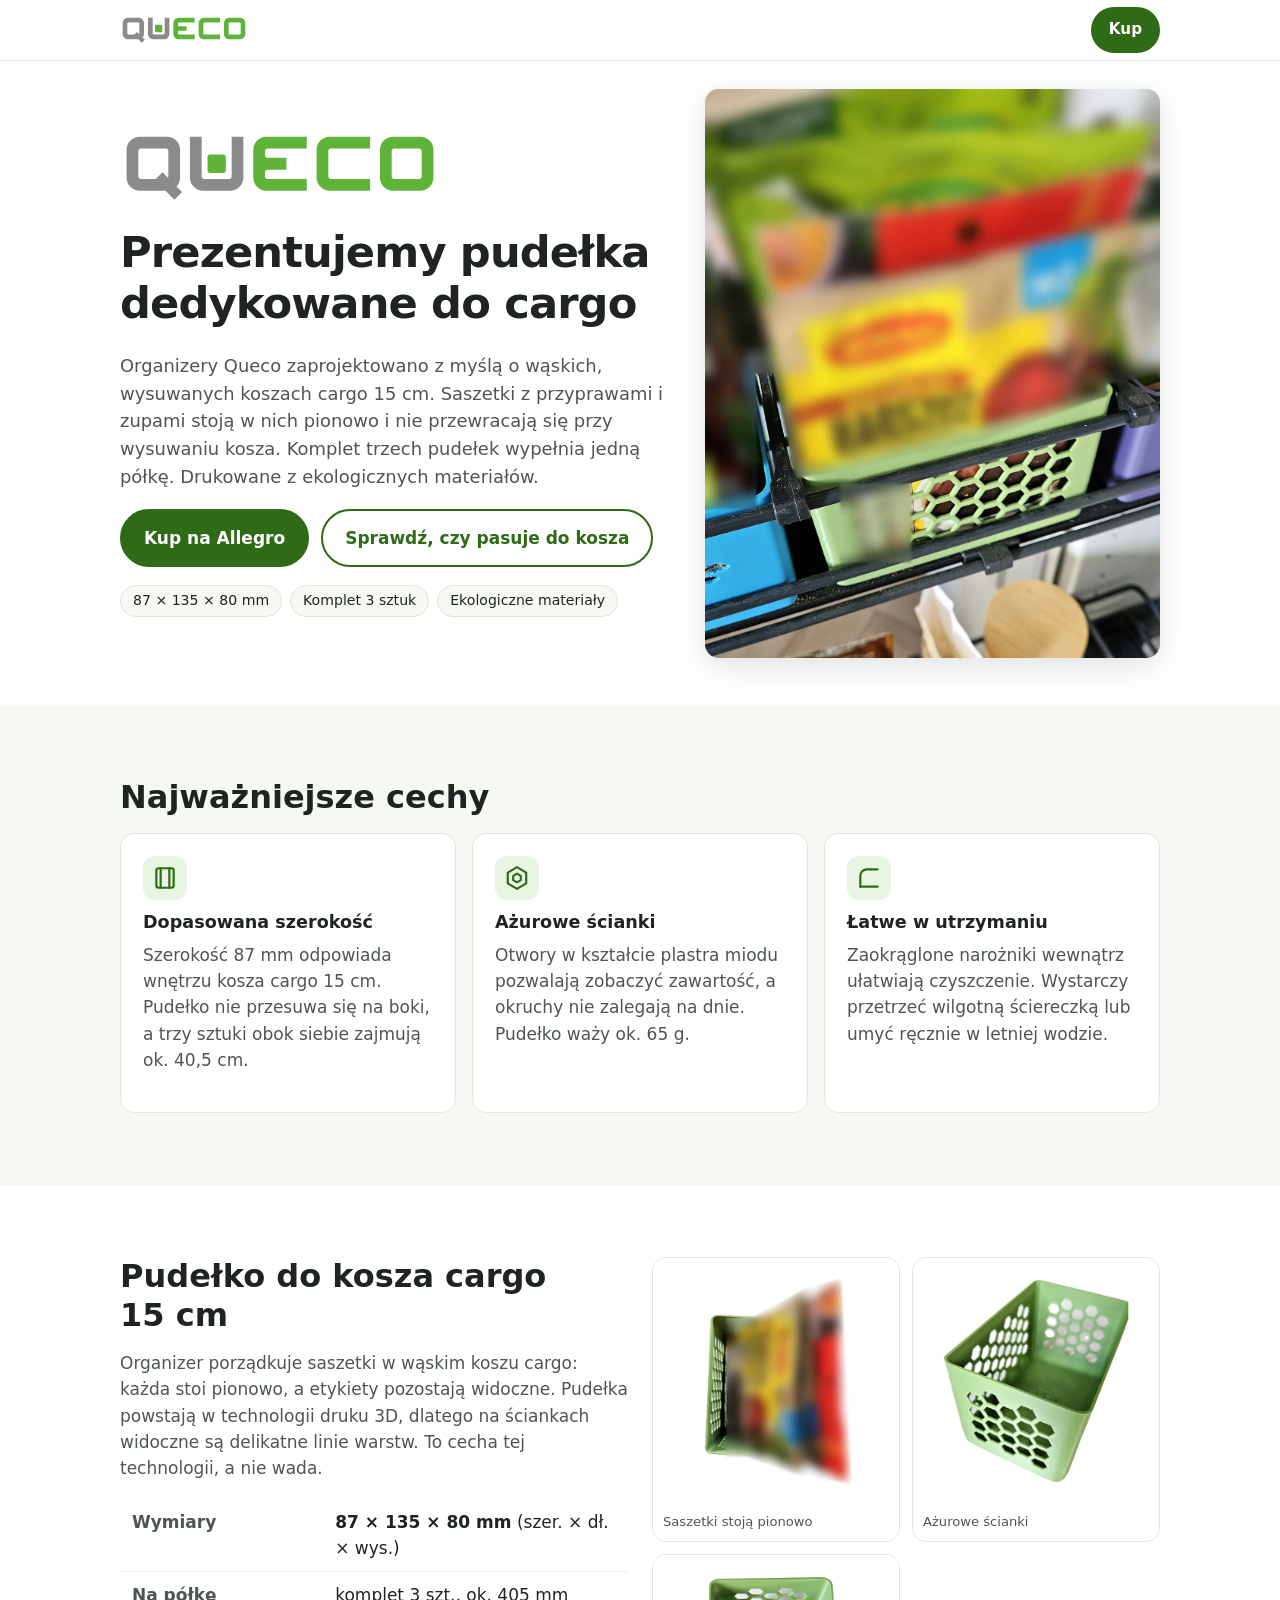
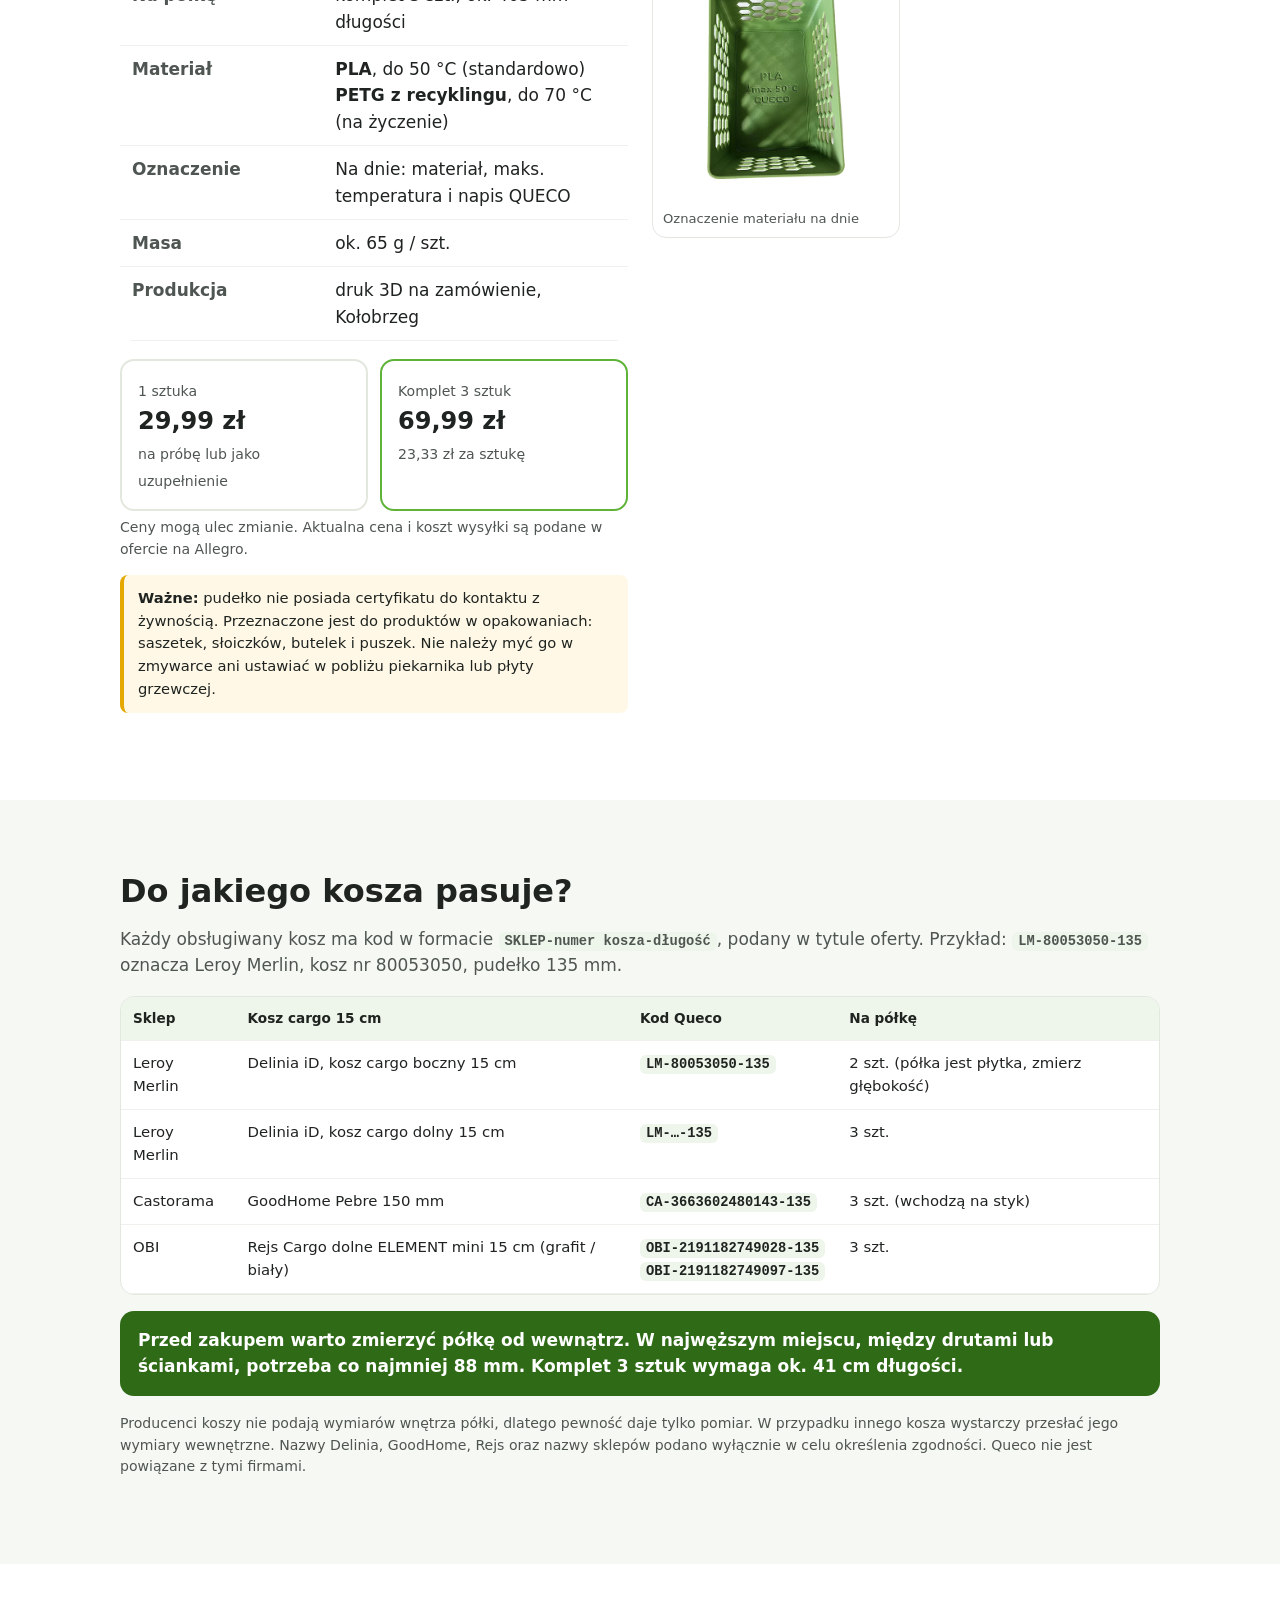
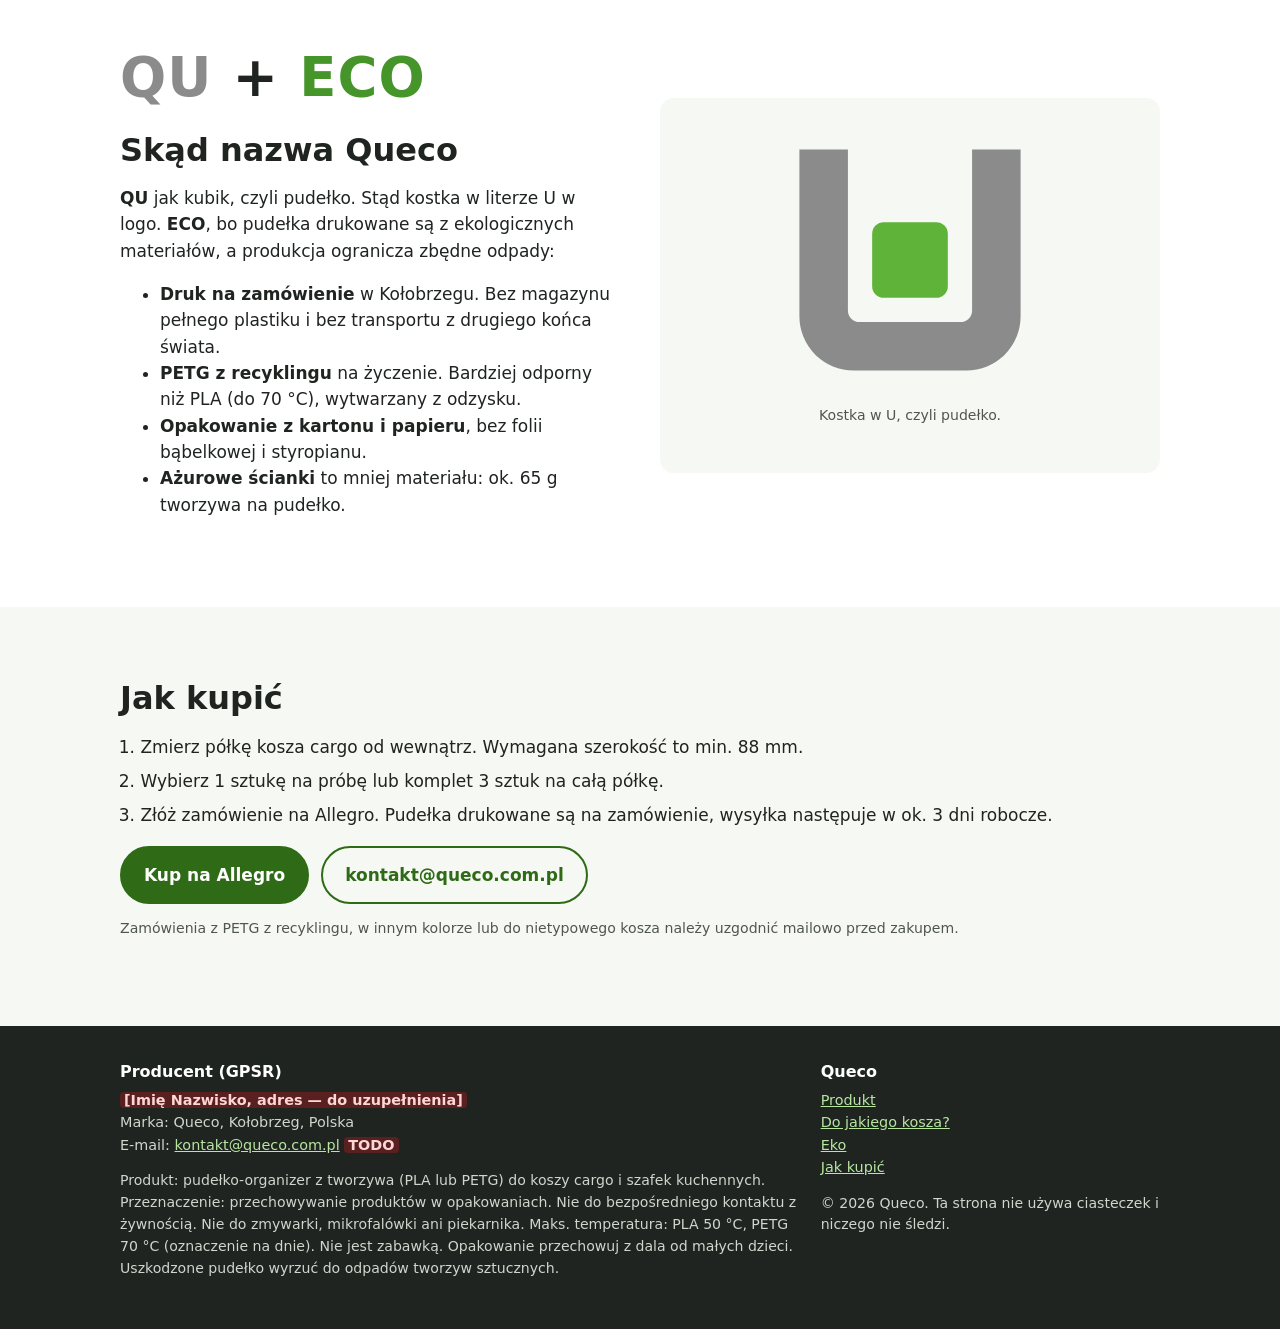
==== index.html @ 8d1cabd2 "Add files via upload" ====
<!doctype html>
<html lang="pl">
<head>
<meta charset="utf-8">
<meta name="viewport" content="width=device-width,initial-scale=1">
<title>Queco – pudełka dedykowane do koszy cargo 15 cm</title>
<meta name="description" content="Pudełka do wąskiego kosza cargo 15 cm z Leroy Merlin, Castoramy i OBI. 87×135×80 mm, saszetki stoją pionowo i nie przewracają się przy wysuwaniu. Drukowane z ekologicznych materiałów.">
<meta name="theme-color" content="#5fb339">
<link rel="icon" href="assets/favicon.svg" type="image/svg+xml">
<meta property="og:title" content="Queco – pudełka do kosza cargo 15 cm">
<meta property="og:description" content="Pudełka 87×135×80 mm dedykowane do koszy cargo 15 cm. Saszetki stoją pionowo. Drukowane z ekologicznych materiałów.">
<meta property="og:image" content="https://premiumzadaszenia.github.io/queco/img/koszyk-cargo.jpg">
<style>
:root{--g:#5fb339;--gd:#2f6b17;--gr:#8b8b8b;--ink:#1f2421;--mut:#4f5651;--bg:#f6f8f4;--card:#fff;--r:14px}
*{box-sizing:border-box}
html{-webkit-text-size-adjust:100%;scroll-behavior:smooth}
body{margin:0;font:17px/1.55 system-ui,-apple-system,"Segoe UI",Roboto,Arial,sans-serif;color:var(--ink);background:var(--bg)}
img{max-width:100%;height:auto;display:block}
a{color:var(--gd)}
.w{max-width:1080px;margin:0 auto;padding:0 20px}
section{padding:48px 0}
h1,h2,h3{line-height:1.2;margin:0 0 .5em}
h1{font-size:clamp(1.7rem,6vw,2.7rem);font-weight:800;letter-spacing:-.02em}
h2{font-size:clamp(1.4rem,4.5vw,2rem);font-weight:800}
h3{font-size:1.1rem}
p{margin:0 0 1em}
.mut{color:var(--mut)}
.small{font-size:.88rem}
header{background:#fff;border-bottom:1px solid #e3e8df}
.nav{display:flex;align-items:center;justify-content:space-between;height:60px}
.nav img{width:128px;height:30px}
.nav a.btn{padding:9px 16px;font-size:.95rem}
.hero{background:#fff;padding:28px 0 48px}
.hero .grid{display:grid;gap:28px;align-items:center}
.hero .logo{width:min(320px,80%);height:auto;margin-bottom:22px}
.lead{font-size:1.12rem;color:var(--mut)}
.btn{display:inline-block;background:var(--gd);color:#fff;text-decoration:none;font-weight:700;padding:14px 22px;border-radius:999px;border:2px solid var(--gd)}
.btn:hover,.btn:focus-visible{background:#245412}
.btn.alt{background:transparent;color:var(--gd)}
.btns{display:flex;flex-wrap:wrap;gap:12px;margin-top:8px}
.tags{display:flex;flex-wrap:wrap;gap:8px;margin:18px 0 0;padding:0;list-style:none}
.tags li{background:var(--bg);border:1px solid #dfe6da;border-radius:999px;padding:4px 12px;font-size:.88rem}
.photo{border-radius:var(--r);overflow:hidden;background:#ddd;box-shadow:0 8px 30px rgba(0,0,0,.12)}
.photo img{width:100%;aspect-ratio:4/5;object-fit:cover}
.cards{display:grid;gap:16px}
.card{background:var(--card);border-radius:var(--r);padding:22px;border:1px solid #e3e8df}
.ico{width:44px;height:44px;border-radius:12px;background:#e9f5e3;display:grid;place-items:center;margin-bottom:12px}
.ico svg{width:26px;height:26px;stroke:var(--gd);fill:none;stroke-width:2;stroke-linecap:round;stroke-linejoin:round}
.prod{display:grid;gap:24px}
.gal{display:grid;grid-template-columns:1fr 1fr;gap:12px}
.gal figure{margin:0;background:#fff;border-radius:var(--r);overflow:hidden;border:1px solid #e3e8df}
.gal img{width:100%;aspect-ratio:1/1;object-fit:cover}.gal img.ct{object-fit:contain;background:#fff;padding:6px}
.gal figcaption{font-size:.82rem;color:var(--mut);padding:8px 10px}
.spec{width:100%;border-collapse:collapse;background:#fff;border-radius:var(--r);overflow:hidden}
.spec th,.spec td{text-align:left;padding:10px 12px;border-bottom:1px solid #eef1ec;vertical-align:top}
.spec th{width:40%;font-weight:600;color:var(--mut)}
.price{display:grid;grid-template-columns:1fr 1fr;gap:12px;margin:18px 0 6px}
.price div{background:#fff;border:2px solid #e3e8df;border-radius:var(--r);padding:16px}
.price div.best{border-color:var(--g)}
.price b{display:block;font-size:1.5rem}
.note{background:#fff8e6;border-left:4px solid #e5a800;padding:12px 14px;border-radius:8px;font-size:.92rem}
.tw{overflow-x:auto;-webkit-overflow-scrolling:touch;border-radius:var(--r);border:1px solid #e3e8df;background:#fff}
.fit{width:100%;min-width:620px;border-collapse:collapse;font-size:.93rem}
.fit th,.fit td{padding:11px 12px;text-align:left;border-bottom:1px solid #eef1ec;vertical-align:top}
.fit thead th{background:#eef5ea;font-size:.85rem}
@media(max-width:640px){.tw{border:0;background:none;overflow:visible}.fit{min-width:0}.fit thead{display:none}.fit tr{display:block;background:#fff;border:1px solid #e3e8df;border-radius:var(--r);margin-bottom:10px;padding:6px 0}.fit td{display:grid;grid-template-columns:96px 1fr;gap:8px;border:0;padding:6px 14px}.fit td::before{content:attr(data-l);font-weight:600;color:var(--mut);font-size:.82rem}}
code{font:600 .86rem/1.3 ui-monospace,SFMono-Regular,Menlo,Consolas,monospace;background:#eef5ea;padding:2px 6px;border-radius:6px;white-space:nowrap}
.measure{margin-top:16px;background:var(--gd);color:#fff;border-radius:var(--r);padding:16px 18px;font-weight:700}
.eco{background:#fff}
.mark{text-align:center;background:var(--bg);border-radius:var(--r);padding:32px 20px}.mark svg{margin:0 auto 8px;width:min(260px,60vw);height:auto}
.word{font-weight:900;font-size:clamp(2rem,9vw,3.4rem);letter-spacing:.02em;margin:0 0 10px}
.word .q{color:var(--gr)}.word .e{color:#45952a}
ol.steps{padding-left:1.2em;margin:0 0 1em}
ol.steps li{margin-bottom:8px}
footer{background:#1f2421;color:#cfd6cc;padding:36px 0;font-size:.9rem}
footer a{color:#b7e6a0}
footer h3{color:#fff;font-size:1rem}
.fgrid{display:grid;gap:22px}
.todo{background:#ffe9e9;color:#8a1010;font-weight:700;padding:0 4px;border-radius:4px}
footer .todo{background:#5a2020;color:#ffd6d6}
@media(min-width:760px){
 section{padding:72px 0}
 .hero .grid{grid-template-columns:1.1fr .9fr}
 .cards{grid-template-columns:repeat(3,1fr)}
 .prod{grid-template-columns:1fr 1fr;align-items:start}
 .fgrid{grid-template-columns:2fr 1fr}
 .two{display:grid;grid-template-columns:1fr 1fr;gap:40px;align-items:center}
}
@media(prefers-reduced-motion:reduce){html{scroll-behavior:auto}}
</style>
</head>
<body>
<header>
 <div class="w nav">
  <a href="#" aria-label="Queco – strona główna"><img src="assets/logo.svg" alt="Queco" width="128" height="30"></a>
  <a class="btn" href="#kup">Kup</a>
 </div>
</header>

<main>
<section class="hero">
 <div class="w grid">
  <div>
   <img class="logo" src="assets/logo.svg" alt="QUECO" width="682" height="158">
   <h1>Prezentujemy pudełka dedykowane do cargo</h1>
   <p class="lead">Organizery Queco zaprojektowano z myślą o wąskich, wysuwanych koszach cargo 15&nbsp;cm. Saszetki z przyprawami i zupami stoją w nich pionowo i nie przewracają się przy wysuwaniu kosza. Komplet trzech pudełek wypełnia jedną półkę. Drukowane z&nbsp;ekologicznych materiałów.</p>
   <div class="btns">
    <a class="btn" href="#allegro">Kup na Allegro</a>
    <a class="btn alt" href="#pasuje">Sprawdź, czy pasuje do kosza</a>
   </div>
   <ul class="tags">
    <li>87 × 135 × 80 mm</li>
    <li>Komplet 3 sztuk</li>
    <li>Ekologiczne materiały</li>
   </ul>
  </div>
  <div class="photo">
   <picture><source srcset="img/koszyk-cargo.webp" type="image/webp"><img src="img/koszyk-cargo.jpg" alt="Zielone pudełka Queco z saszetkami w wysuwanym koszu cargo w kuchni" width="1200" height="1500" fetchpriority="high"></picture>
  </div>
 </div>
</section>

<section id="zalety">
 <div class="w">
  <h2>Najważniejsze cechy</h2>
  <div class="cards">
   <div class="card">
    <div class="ico"><svg viewBox="0 0 24 24" aria-hidden="true"><rect x="4" y="3" width="16" height="18" rx="2"/><path d="M8 3v18M16 3v18"/></svg></div>
    <h3>Dopasowana szerokość</h3>
    <p class="mut">Szerokość 87&nbsp;mm odpowiada wnętrzu kosza cargo 15&nbsp;cm. Pudełko nie przesuwa się na boki, a trzy sztuki obok siebie zajmują ok. 40,5&nbsp;cm.</p>
   </div>
   <div class="card">
    <div class="ico"><svg viewBox="0 0 24 24" aria-hidden="true"><path d="M12 2l8.5 5v10L12 22l-8.5-5V7z"/><path d="M12 8l3.5 2v4L12 16l-3.5-2v-4z"/></svg></div>
    <h3>Ażurowe ścianki</h3>
    <p class="mut">Otwory w kształcie plastra miodu pozwalają zobaczyć zawartość, a okruchy nie zalegają na dnie. Pudełko waży ok. 65&nbsp;g.</p>
   </div>
   <div class="card">
    <div class="ico"><svg viewBox="0 0 24 24" aria-hidden="true"><path d="M4 20V10a6 6 0 0 1 6-6h10"/><path d="M4 20h16"/></svg></div>
    <h3>Łatwe w utrzymaniu</h3>
    <p class="mut">Zaokrąglone narożniki wewnątrz ułatwiają czyszczenie. Wystarczy przetrzeć wilgotną ściereczką lub umyć ręcznie w letniej wodzie.</p>
   </div>
  </div>
 </div>
</section>

<section id="produkt" style="background:#fff">
 <div class="w prod">
  <div>
   <h2>Pudełko do kosza cargo 15&nbsp;cm</h2>
   <p class="mut">Organizer porządkuje saszetki w wąskim koszu cargo: każda stoi pionowo, a etykiety pozostają widoczne. Pudełka powstają w technologii druku 3D, dlatego na ściankach widoczne są delikatne linie warstw. To cecha tej technologii, a nie wada.</p>
   <table class="spec">
    <tr><th>Wymiary</th><td><b>87 × 135 × 80 mm</b> (szer. × dł. × wys.)</td></tr>
    <tr><th>Na półkę</th><td>komplet 3 szt., ok. 405&nbsp;mm długości</td></tr>
    <tr><th>Materiał</th><td><b>PLA</b>, do 50&nbsp;°C (standardowo)<br><b>PETG z recyklingu</b>, do 70&nbsp;°C (na życzenie)</td></tr>
    <tr><th>Oznaczenie</th><td>Na dnie: materiał, maks. temperatura i napis QUECO</td></tr>
    <tr><th>Masa</th><td>ok. 65&nbsp;g / szt.</td></tr>
    <tr><th>Produkcja</th><td>druk 3D na zamówienie, Kołobrzeg</td></tr>
   </table>
   <div class="price">
    <div><span class="mut small">1 sztuka</span><b>29,99&nbsp;zł</b><span class="small mut">na próbę lub jako uzupełnienie</span></div>
    <div class="best"><span class="mut small">Komplet 3 sztuk</span><b>69,99&nbsp;zł</b><span class="small mut">23,33&nbsp;zł za sztukę</span></div>
   </div>
   <p class="small mut">Ceny mogą ulec zmianie. Aktualna cena i koszt wysyłki są podane w ofercie na Allegro.</p>
   <p class="note"><b>Ważne:</b> pudełko nie posiada certyfikatu do kontaktu z żywnością. Przeznaczone jest do produktów w opakowaniach: saszetek, słoiczków, butelek i puszek. Nie należy myć go w zmywarce ani ustawiać w pobliżu piekarnika lub płyty grzewczej.</p>
  </div>
  <div class="gal">
   <figure><picture><source srcset="img/pudelko-z-saszetkami.webp" type="image/webp"><img src="img/pudelko-z-saszetkami.jpg" alt="Zielone pudełko Queco z saszetkami ustawionymi pionowo" width="1200" height="1200" loading="lazy" decoding="async"></picture><figcaption>Saszetki stoją pionowo</figcaption></figure>
   <figure><picture><source srcset="img/pudelko-skos.webp" type="image/webp"><img src="img/pudelko-skos.jpg" alt="Zielone pudełko Queco z ażurowymi ściankami w kształcie plastra miodu, widok z ukosa" width="1200" height="1200" loading="lazy" decoding="async"></picture><figcaption>Ażurowe ścianki</figcaption></figure>
   <figure><picture><source srcset="img/pudelko-gora-dno.webp" type="image/webp"><img src="img/pudelko-gora-dno.jpg" alt="Widok z góry do wnętrza pudełka Queco z oznaczeniem na dnie: PLA, max 50 °C, QUECO" width="1200" height="1200" loading="lazy" decoding="async"></picture><figcaption>Oznaczenie materiału na dnie</figcaption></figure>
  </div>
 </div>
</section>

<section id="pasuje">
 <div class="w">
  <h2>Do jakiego kosza pasuje?</h2>
  <p class="mut">Każdy obsługiwany kosz ma kod w formacie <code>SKLEP-numer kosza-długość</code>, podany w tytule oferty. Przykład: <code>LM-80053050-135</code> oznacza Leroy Merlin, kosz nr 80053050, pudełko 135&nbsp;mm.</p>
  <div class="tw">
   <table class="fit">
    <thead><tr><th>Sklep</th><th>Kosz cargo 15&nbsp;cm</th><th>Kod Queco</th><th>Na półkę</th></tr></thead>
    <tbody>
     <tr><td data-l="Sklep"><span>Leroy Merlin</span></td><td data-l="Kosz"><span>Delinia iD, kosz cargo boczny 15&nbsp;cm</span></td><td data-l="Kod Queco"><span><code>LM-80053050-135</code></span></td><td data-l="Na półkę"><span>2 szt. (półka jest płytka, zmierz głębokość)</span></td></tr>
     <tr><td data-l="Sklep"><span>Leroy Merlin</span></td><td data-l="Kosz"><span>Delinia iD, kosz cargo dolny 15&nbsp;cm</span></td><td data-l="Kod Queco"><span><code>LM-…-135</code></span></td><td data-l="Na półkę"><span>3 szt.</span></td></tr>
     <tr><td data-l="Sklep"><span>Castorama</span></td><td data-l="Kosz"><span>GoodHome Pebre 150&nbsp;mm</span></td><td data-l="Kod Queco"><span><code>CA-3663602480143-135</code></span></td><td data-l="Na półkę"><span>3 szt. (wchodzą na styk)</span></td></tr>
     <tr><td data-l="Sklep"><span>OBI</span></td><td data-l="Kosz"><span>Rejs Cargo dolne ELEMENT mini 15&nbsp;cm (grafit / biały)</span></td><td data-l="Kod Queco"><span><code>OBI-2191182749028-135</code><br><code>OBI-2191182749097-135</code></span></td><td data-l="Na półkę"><span>3 szt.</span></td></tr>
    </tbody>
   </table>
  </div>
  <p class="measure">Przed zakupem warto zmierzyć półkę od wewnątrz. W najwęższym miejscu, między drutami lub ściankami, potrzeba co najmniej 88&nbsp;mm. Komplet 3 sztuk wymaga ok. 41&nbsp;cm długości.</p>
  <p class="small mut">Producenci koszy nie podają wymiarów wnętrza półki, dlatego pewność daje tylko pomiar. W przypadku innego kosza wystarczy przesłać jego wymiary wewnętrzne. Nazwy Delinia, GoodHome, Rejs oraz nazwy sklepów podano wyłącznie w celu określenia zgodności. Queco nie jest powiązane z tymi firmami.</p>
 </div>
</section>

<section id="eco" class="eco">
 <div class="w two">
  <div>
   <p class="word" aria-label="QU plus ECO"><span class="q">QU</span> + <span class="e">ECO</span></p>
   <h2>Skąd nazwa Queco</h2>
   <p><b>QU</b> jak kubik, czyli pudełko. Stąd kostka w literze U w logo. <b>ECO</b>, bo pudełka drukowane są z ekologicznych materiałów, a produkcja ogranicza zbędne odpady:</p>
   <ul>
    <li><b>Druk na zamówienie</b> w Kołobrzegu. Bez magazynu pełnego plastiku i bez transportu z drugiego końca świata.</li>
    <li><b>PETG z recyklingu</b> na życzenie. Bardziej odporny niż PLA (do 70&nbsp;°C), wytwarzany z odzysku.</li>
    <li><b>Opakowanie z kartonu i papieru</b>, bez folii bąbelkowej i styropianu.</li>
    <li><b>Ażurowe ścianki</b> to mniej materiału: ok. 65&nbsp;g tworzywa na pudełko.</li>
   </ul>
  </div>
  <div class="mark" aria-hidden="true"><svg viewBox="125 -10 134 134" width="260" height="260"><path fill="#8b8b8b" d="M135 0L160 0L160 83A6 6 0 0 0 166 89L218 89A6 6 0 0 0 224 83L224 0L249 0L249 86A28 28 0 0 1 221 114L163 114A28 28 0 0 1 135 86Z"/><path fill="#5fb339" d="M172.5 43.5A6 6 0 0 1 178.5 37.5L205.5 37.5A6 6 0 0 1 211.5 43.5L211.5 70.5A6 6 0 0 1 205.5 76.5L178.5 76.5A6 6 0 0 1 172.5 70.5Z"/></svg><p class="small mut">Kostka w&nbsp;U, czyli pudełko.</p></div>
 </div>
</section>

<section id="kup">
 <div class="w">
  <h2>Jak kupić</h2>
  <ol class="steps">
   <li>Zmierz półkę kosza cargo od wewnątrz. Wymagana szerokość to min. 88&nbsp;mm.</li>
   <li>Wybierz 1 sztukę na próbę lub komplet 3 sztuk na całą półkę.</li>
   <li>Złóż zamówienie na Allegro. Pudełka drukowane są na zamówienie, wysyłka następuje w ok. 3 dni robocze.</li>
  </ol>
  <div class="btns">
   <a class="btn" id="allegro" href="#allegro">Kup na Allegro</a>
   <a class="btn alt" href="mailto:kontakt@queco.com.pl">kontakt@queco.com.pl</a>
  </div>
  <p class="small mut" style="margin-top:14px">Zamówienia z PETG z recyklingu, w innym kolorze lub do nietypowego kosza należy uzgodnić mailowo przed zakupem.</p>
  <!-- TODO: podmienić href="#allegro" na link do oferty/sklepu Allegro; potwierdzić, że skrzynka kontakt@queco.com.pl działa -->
 </div>
</section>
</main>

<footer>
 <div class="w fgrid">
  <div>
   <h3>Producent (GPSR)</h3>
   <p><span class="todo">[Imię Nazwisko, adres — do uzupełnienia]</span><br>Marka: Queco, Kołobrzeg, Polska<br>E-mail: <a href="mailto:kontakt@queco.com.pl">kontakt@queco.com.pl</a> <span class="todo">TODO</span></p>
   <p class="small">Produkt: pudełko-organizer z tworzywa (PLA lub PETG) do koszy cargo i szafek kuchennych. Przeznaczenie: przechowywanie produktów w opakowaniach. Nie do bezpośredniego kontaktu z żywnością. Nie do zmywarki, mikrofalówki ani piekarnika. Maks. temperatura: PLA 50&nbsp;°C, PETG 70&nbsp;°C (oznaczenie na dnie). Nie jest zabawką. Opakowanie przechowuj z dala od małych dzieci. Uszkodzone pudełko wyrzuć do odpadów tworzyw sztucznych.</p>
  </div>
  <div>
   <h3>Queco</h3>
   <p><a href="#produkt">Produkt</a><br><a href="#pasuje">Do jakiego kosza?</a><br><a href="#eco">Eko</a><br><a href="#kup">Jak kupić</a></p>
   <p class="small">© 2026 Queco. Ta strona nie używa ciasteczek i niczego nie śledzi.</p>
  </div>
 </div>
</footer>
</body>
</html>
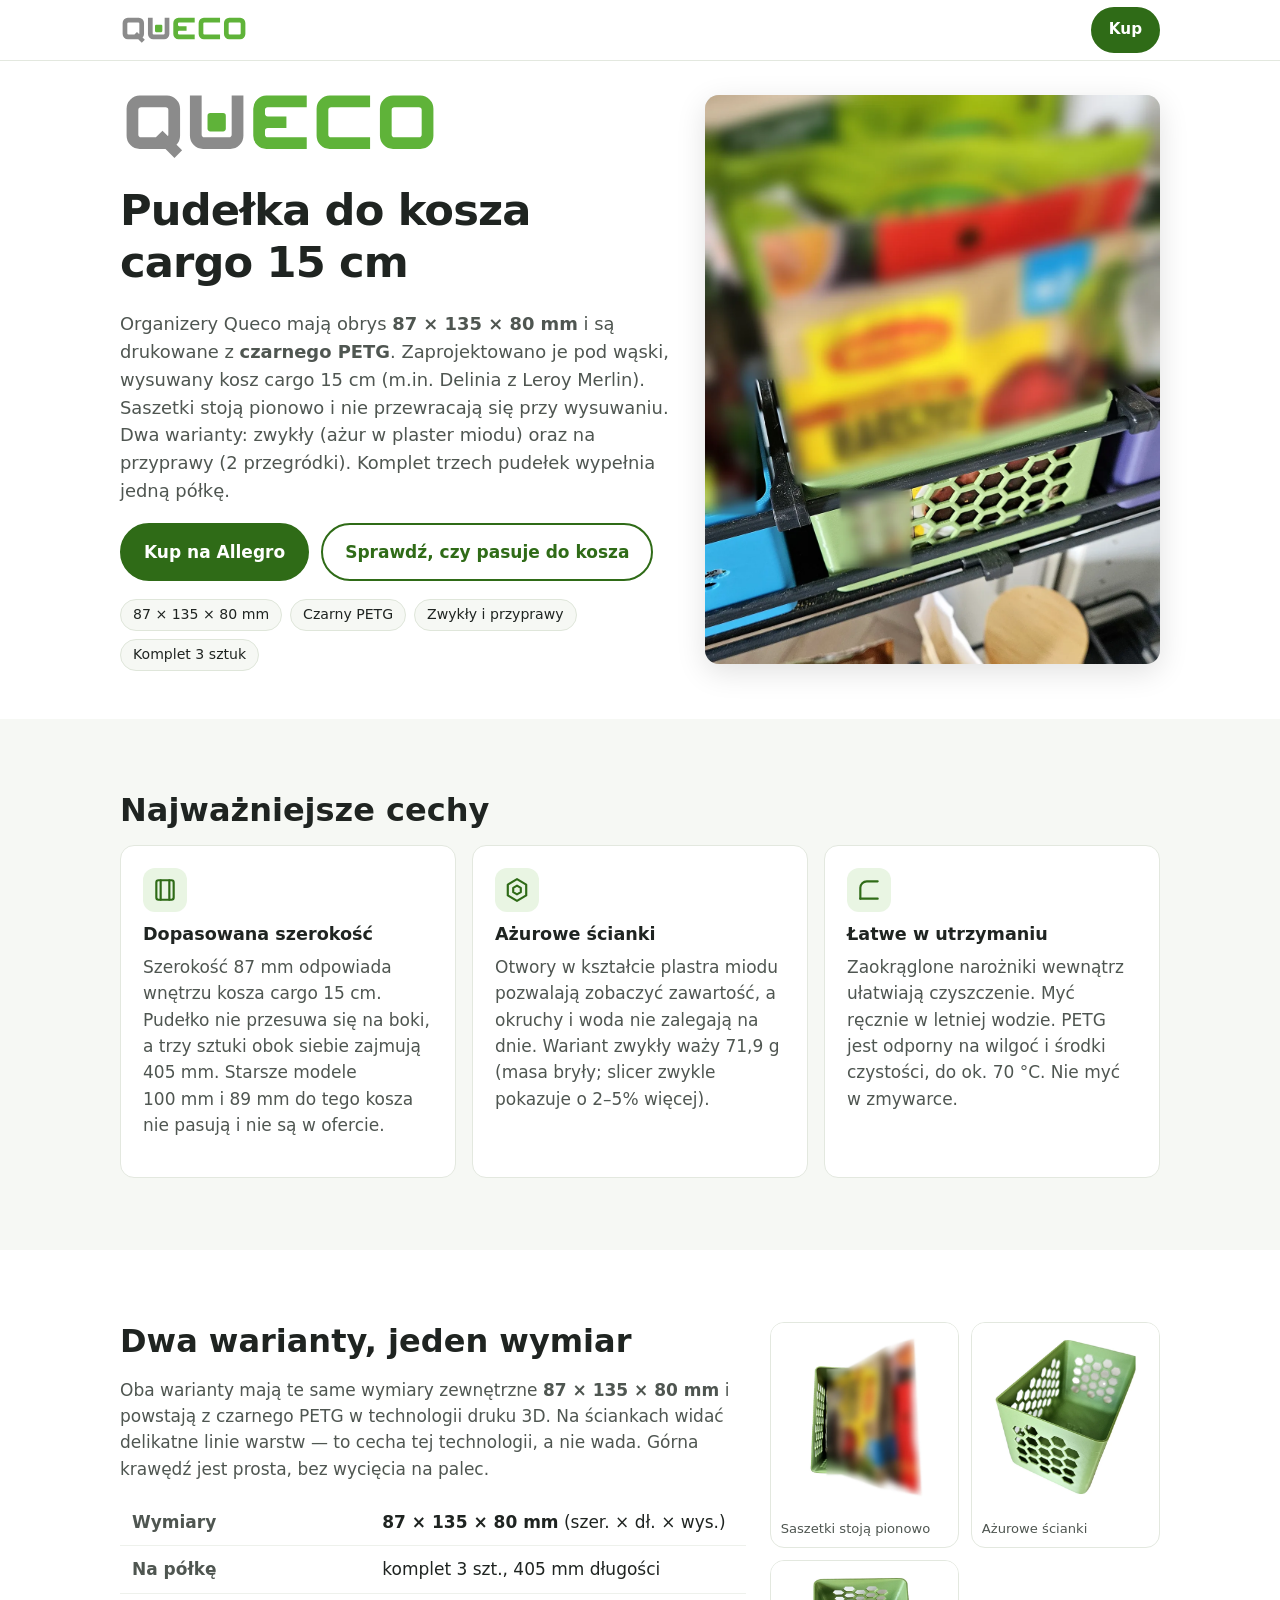
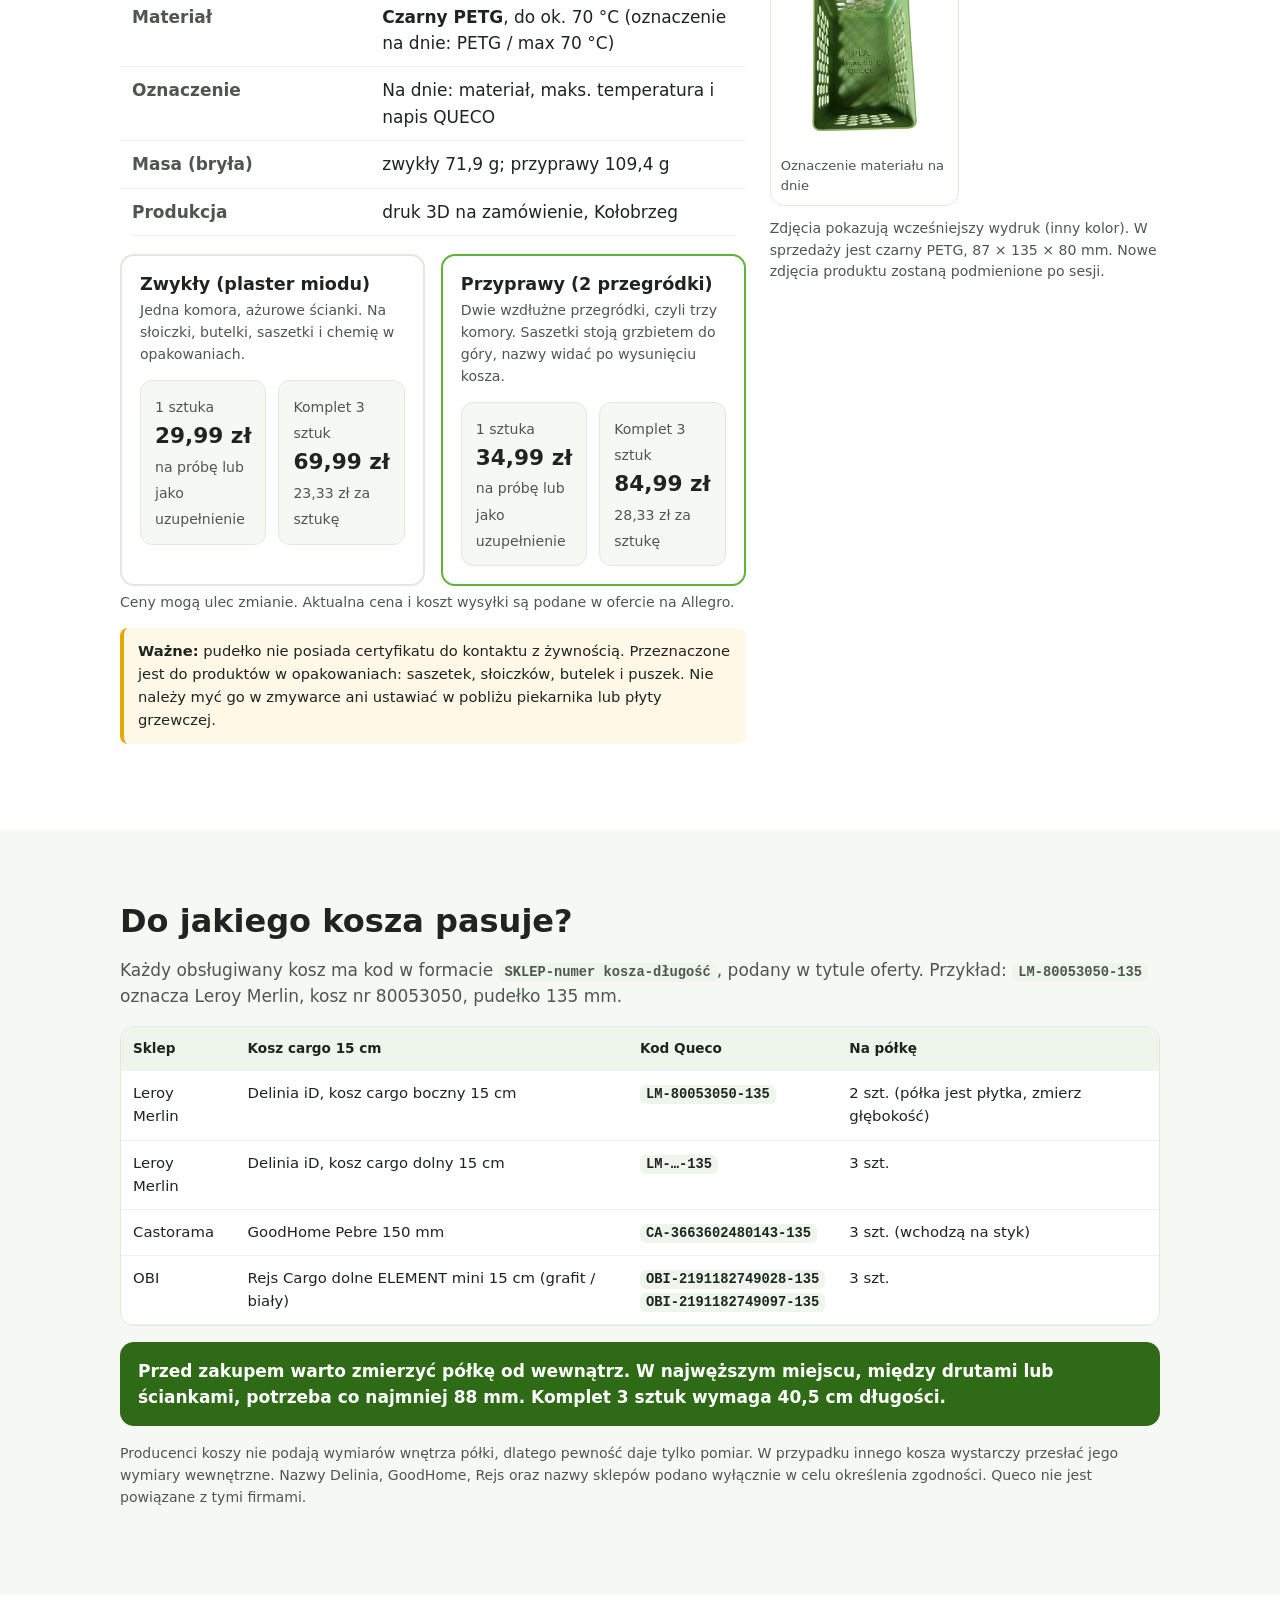
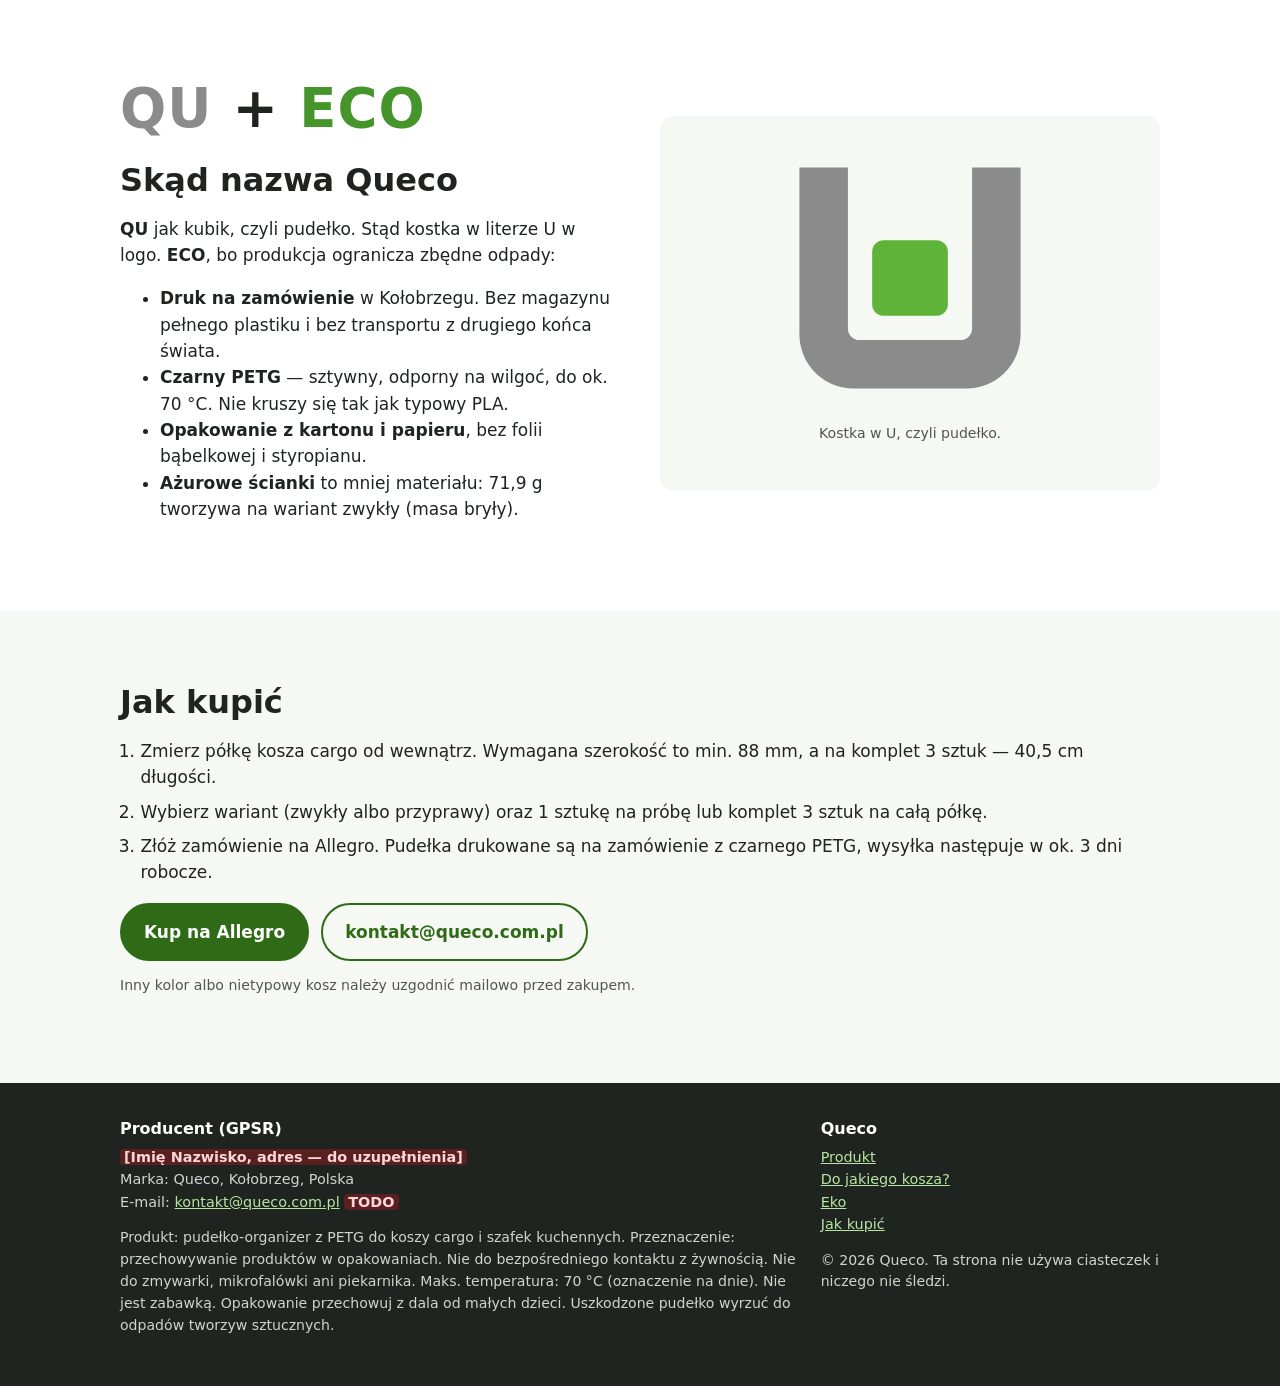
==== commit ba36fb48: "Aktualizacja: czarny PETG 87×135×80 Zastąp stronę główną zatwierdzoną wersją o czarnym PETG, wymiarz" ====
--- a/index.html
+++ b/index.html
@@ -3,13 +3,14 @@
 <head>
 <meta charset="utf-8">
 <meta name="viewport" content="width=device-width,initial-scale=1">
-<title>Queco – pudełka dedykowane do koszy cargo 15 cm</title>
-<meta name="description" content="Pudełka do wąskiego kosza cargo 15 cm z Leroy Merlin, Castoramy i OBI. 87×135×80 mm, saszetki stoją pionowo i nie przewracają się przy wysuwaniu. Drukowane z ekologicznych materiałów.">
+<title>Queco – pudełka do koszy cargo 15 cm, czarny PETG 87×135×80</title>
+<meta name="description" content="Pudełka 87×135×80 mm do wąskiego kosza cargo 15 cm (Leroy Merlin Delinia i inne). Czarny PETG, dwa warianty: zwykły i na przyprawy. Saszetki stoją pionowo i nie przewracają się przy wysuwaniu.">
 <meta name="theme-color" content="#5fb339">
 <link rel="icon" href="assets/favicon.svg" type="image/svg+xml">
 <meta property="og:title" content="Queco – pudełka do kosza cargo 15 cm">
-<meta property="og:description" content="Pudełka 87×135×80 mm dedykowane do koszy cargo 15 cm. Saszetki stoją pionowo. Drukowane z ekologicznych materiałów.">
+<meta property="og:description" content="Pudełka 87×135×80 mm, czarny PETG. Wariant zwykły i na przyprawy. Do koszy cargo 15 cm.">
 <meta property="og:image" content="https://premiumzadaszenia.github.io/queco/img/koszyk-cargo.jpg">
+<meta property="og:url" content="https://premiumzadaszenia.github.io/queco/">
 <style>
 :root{--g:#5fb339;--gd:#2f6b17;--gr:#8b8b8b;--ink:#1f2421;--mut:#4f5651;--bg:#f6f8f4;--card:#fff;--r:14px}
 *{box-sizing:border-box}
@@ -54,10 +55,13 @@
 .spec{width:100%;border-collapse:collapse;background:#fff;border-radius:var(--r);overflow:hidden}
 .spec th,.spec td{text-align:left;padding:10px 12px;border-bottom:1px solid #eef1ec;vertical-align:top}
 .spec th{width:40%;font-weight:600;color:var(--mut)}
-.price{display:grid;grid-template-columns:1fr 1fr;gap:12px;margin:18px 0 6px}
-.price div{background:#fff;border:2px solid #e3e8df;border-radius:var(--r);padding:16px}
-.price div.best{border-color:var(--g)}
-.price b{display:block;font-size:1.5rem}
+.vars{display:grid;gap:16px;margin:18px 0 6px}
+.var{background:#fff;border:2px solid #e3e8df;border-radius:var(--r);padding:18px}
+.var.best{border-color:var(--g)}
+.var h3{margin-bottom:.3em}
+.price{display:grid;grid-template-columns:1fr 1fr;gap:12px;margin:12px 0 0}
+.price div{background:var(--bg);border:1px solid #e3e8df;border-radius:12px;padding:12px 14px}
+.price b{display:block;font-size:1.35rem}
 .note{background:#fff8e6;border-left:4px solid #e5a800;padding:12px 14px;border-radius:8px;font-size:.92rem}
 .tw{overflow-x:auto;-webkit-overflow-scrolling:touch;border-radius:var(--r);border:1px solid #e3e8df;background:#fff}
 .fit{width:100%;min-width:620px;border-collapse:collapse;font-size:.93rem}
@@ -85,6 +89,7 @@
  .prod{grid-template-columns:1fr 1fr;align-items:start}
  .fgrid{grid-template-columns:2fr 1fr}
  .two{display:grid;grid-template-columns:1fr 1fr;gap:40px;align-items:center}
+ .vars{grid-template-columns:1fr 1fr}
 }
 @media(prefers-reduced-motion:reduce){html{scroll-behavior:auto}}
 </style>
@@ -102,20 +107,21 @@
  <div class="w grid">
   <div>
    <img class="logo" src="assets/logo.svg" alt="QUECO" width="682" height="158">
-   <h1>Prezentujemy pudełka dedykowane do cargo</h1>
-   <p class="lead">Organizery Queco zaprojektowano z myślą o wąskich, wysuwanych koszach cargo 15&nbsp;cm. Saszetki z przyprawami i zupami stoją w nich pionowo i nie przewracają się przy wysuwaniu kosza. Komplet trzech pudełek wypełnia jedną półkę. Drukowane z&nbsp;ekologicznych materiałów.</p>
+   <h1>Pudełka do kosza cargo 15&nbsp;cm</h1>
+   <p class="lead">Organizery Queco mają obrys <b>87 × 135 × 80&nbsp;mm</b> i są drukowane z <b>czarnego PETG</b>. Zaprojektowano je pod wąski, wysuwany kosz cargo 15&nbsp;cm (m.in. Delinia z Leroy Merlin). Saszetki stoją pionowo i nie przewracają się przy wysuwaniu. Dwa warianty: zwykły (ażur w plaster miodu) oraz na przyprawy (2 przegródki). Komplet trzech pudełek wypełnia jedną półkę.</p>
    <div class="btns">
     <a class="btn" href="#allegro">Kup na Allegro</a>
     <a class="btn alt" href="#pasuje">Sprawdź, czy pasuje do kosza</a>
    </div>
    <ul class="tags">
     <li>87 × 135 × 80 mm</li>
+    <li>Czarny PETG</li>
+    <li>Zwykły i przyprawy</li>
     <li>Komplet 3 sztuk</li>
-    <li>Ekologiczne materiały</li>
    </ul>
   </div>
   <div class="photo">
-   <picture><source srcset="img/koszyk-cargo.webp" type="image/webp"><img src="img/koszyk-cargo.jpg" alt="Zielone pudełka Queco z saszetkami w wysuwanym koszu cargo w kuchni" width="1200" height="1500" fetchpriority="high"></picture>
+   <picture><source srcset="img/koszyk-cargo.webp" type="image/webp"><img src="img/koszyk-cargo.jpg" alt="Pudełka Queco z saszetkami w wysuwanym koszu cargo w kuchni (zdjęcie wcześniejszego wydruku, inny kolor niż czarny PETG w sprzedaży)" width="1200" height="1500" fetchpriority="high"></picture>
   </div>
  </div>
 </section>
@@ -127,17 +133,17 @@
    <div class="card">
     <div class="ico"><svg viewBox="0 0 24 24" aria-hidden="true"><rect x="4" y="3" width="16" height="18" rx="2"/><path d="M8 3v18M16 3v18"/></svg></div>
     <h3>Dopasowana szerokość</h3>
-    <p class="mut">Szerokość 87&nbsp;mm odpowiada wnętrzu kosza cargo 15&nbsp;cm. Pudełko nie przesuwa się na boki, a trzy sztuki obok siebie zajmują ok. 40,5&nbsp;cm.</p>
+    <p class="mut">Szerokość 87&nbsp;mm odpowiada wnętrzu kosza cargo 15&nbsp;cm. Pudełko nie przesuwa się na boki, a trzy sztuki obok siebie zajmują 405&nbsp;mm. Starsze modele 100&nbsp;mm i 89&nbsp;mm do tego kosza nie pasują i nie są w ofercie.</p>
    </div>
    <div class="card">
     <div class="ico"><svg viewBox="0 0 24 24" aria-hidden="true"><path d="M12 2l8.5 5v10L12 22l-8.5-5V7z"/><path d="M12 8l3.5 2v4L12 16l-3.5-2v-4z"/></svg></div>
     <h3>Ażurowe ścianki</h3>
-    <p class="mut">Otwory w kształcie plastra miodu pozwalają zobaczyć zawartość, a okruchy nie zalegają na dnie. Pudełko waży ok. 65&nbsp;g.</p>
+    <p class="mut">Otwory w kształcie plastra miodu pozwalają zobaczyć zawartość, a okruchy i woda nie zalegają na dnie. Wariant zwykły waży 71,9&nbsp;g (masa bryły; slicer zwykle pokazuje o 2–5% więcej).</p>
    </div>
    <div class="card">
     <div class="ico"><svg viewBox="0 0 24 24" aria-hidden="true"><path d="M4 20V10a6 6 0 0 1 6-6h10"/><path d="M4 20h16"/></svg></div>
     <h3>Łatwe w utrzymaniu</h3>
-    <p class="mut">Zaokrąglone narożniki wewnątrz ułatwiają czyszczenie. Wystarczy przetrzeć wilgotną ściereczką lub umyć ręcznie w letniej wodzie.</p>
+    <p class="mut">Zaokrąglone narożniki wewnątrz ułatwiają czyszczenie. Myć ręcznie w letniej wodzie. PETG jest odporny na wilgoć i środki czystości, do ok. 70&nbsp;°C. Nie myć w zmywarce.</p>
    </div>
   </div>
  </div>
@@ -146,27 +152,42 @@
 <section id="produkt" style="background:#fff">
  <div class="w prod">
   <div>
-   <h2>Pudełko do kosza cargo 15&nbsp;cm</h2>
-   <p class="mut">Organizer porządkuje saszetki w wąskim koszu cargo: każda stoi pionowo, a etykiety pozostają widoczne. Pudełka powstają w technologii druku 3D, dlatego na ściankach widoczne są delikatne linie warstw. To cecha tej technologii, a nie wada.</p>
+   <h2>Dwa warianty, jeden wymiar</h2>
+   <p class="mut">Oba warianty mają te same wymiary zewnętrzne <b>87 × 135 × 80&nbsp;mm</b> i powstają z czarnego PETG w technologii druku 3D. Na ściankach widać delikatne linie warstw — to cecha tej technologii, a nie wada. Górna krawędź jest prosta, bez wycięcia na palec.</p>
    <table class="spec">
     <tr><th>Wymiary</th><td><b>87 × 135 × 80 mm</b> (szer. × dł. × wys.)</td></tr>
-    <tr><th>Na półkę</th><td>komplet 3 szt., ok. 405&nbsp;mm długości</td></tr>
-    <tr><th>Materiał</th><td><b>PLA</b>, do 50&nbsp;°C (standardowo)<br><b>PETG z recyklingu</b>, do 70&nbsp;°C (na życzenie)</td></tr>
+    <tr><th>Na półkę</th><td>komplet 3 szt., 405&nbsp;mm długości</td></tr>
+    <tr><th>Materiał</th><td><b>Czarny PETG</b>, do ok. 70&nbsp;°C (oznaczenie na dnie: PETG / max 70&nbsp;°C)</td></tr>
     <tr><th>Oznaczenie</th><td>Na dnie: materiał, maks. temperatura i napis QUECO</td></tr>
-    <tr><th>Masa</th><td>ok. 65&nbsp;g / szt.</td></tr>
+    <tr><th>Masa (bryła)</th><td>zwykły 71,9&nbsp;g; przyprawy 109,4&nbsp;g</td></tr>
     <tr><th>Produkcja</th><td>druk 3D na zamówienie, Kołobrzeg</td></tr>
    </table>
-   <div class="price">
-    <div><span class="mut small">1 sztuka</span><b>29,99&nbsp;zł</b><span class="small mut">na próbę lub jako uzupełnienie</span></div>
-    <div class="best"><span class="mut small">Komplet 3 sztuk</span><b>69,99&nbsp;zł</b><span class="small mut">23,33&nbsp;zł za sztukę</span></div>
+   <div class="vars">
+    <div class="var">
+     <h3>Zwykły (plaster miodu)</h3>
+     <p class="mut small">Jedna komora, ażurowe ścianki. Na słoiczki, butelki, saszetki i chemię w opakowaniach.</p>
+     <div class="price">
+      <div><span class="mut small">1 sztuka</span><b>29,99&nbsp;zł</b><span class="small mut">na próbę lub jako uzupełnienie</span></div>
+      <div><span class="mut small">Komplet 3 sztuk</span><b>69,99&nbsp;zł</b><span class="small mut">23,33&nbsp;zł za sztukę</span></div>
+     </div>
+    </div>
+    <div class="var best">
+     <h3>Przyprawy (2 przegródki)</h3>
+     <p class="mut small">Dwie wzdłużne przegródki, czyli trzy komory. Saszetki stoją grzbietem do góry, nazwy widać po wysunięciu kosza.</p>
+     <div class="price">
+      <div><span class="mut small">1 sztuka</span><b>34,99&nbsp;zł</b><span class="small mut">na próbę lub jako uzupełnienie</span></div>
+      <div><span class="mut small">Komplet 3 sztuk</span><b>84,99&nbsp;zł</b><span class="small mut">28,33&nbsp;zł za sztukę</span></div>
+     </div>
+    </div>
    </div>
    <p class="small mut">Ceny mogą ulec zmianie. Aktualna cena i koszt wysyłki są podane w ofercie na Allegro.</p>
    <p class="note"><b>Ważne:</b> pudełko nie posiada certyfikatu do kontaktu z żywnością. Przeznaczone jest do produktów w opakowaniach: saszetek, słoiczków, butelek i puszek. Nie należy myć go w zmywarce ani ustawiać w pobliżu piekarnika lub płyty grzewczej.</p>
   </div>
   <div class="gal">
-   <figure><picture><source srcset="img/pudelko-z-saszetkami.webp" type="image/webp"><img src="img/pudelko-z-saszetkami.jpg" alt="Zielone pudełko Queco z saszetkami ustawionymi pionowo" width="1200" height="1200" loading="lazy" decoding="async"></picture><figcaption>Saszetki stoją pionowo</figcaption></figure>
-   <figure><picture><source srcset="img/pudelko-skos.webp" type="image/webp"><img src="img/pudelko-skos.jpg" alt="Zielone pudełko Queco z ażurowymi ściankami w kształcie plastra miodu, widok z ukosa" width="1200" height="1200" loading="lazy" decoding="async"></picture><figcaption>Ażurowe ścianki</figcaption></figure>
-   <figure><picture><source srcset="img/pudelko-gora-dno.webp" type="image/webp"><img src="img/pudelko-gora-dno.jpg" alt="Widok z góry do wnętrza pudełka Queco z oznaczeniem na dnie: PLA, max 50 °C, QUECO" width="1200" height="1200" loading="lazy" decoding="async"></picture><figcaption>Oznaczenie materiału na dnie</figcaption></figure>
+   <figure><picture><source srcset="img/pudelko-z-saszetkami.webp" type="image/webp"><img src="img/pudelko-z-saszetkami.jpg" alt="Pudełko Queco z saszetkami ustawionymi pionowo (zdjęcie wcześniejszego wydruku)" width="1200" height="1200" loading="lazy" decoding="async"></picture><figcaption>Saszetki stoją pionowo</figcaption></figure>
+   <figure><picture><source srcset="img/pudelko-skos.webp" type="image/webp"><img src="img/pudelko-skos.jpg" alt="Pudełko Queco z ażurowymi ściankami w kształcie plastra miodu, widok z ukosa (zdjęcie wcześniejszego wydruku)" width="1200" height="1200" loading="lazy" decoding="async"></picture><figcaption>Ażurowe ścianki</figcaption></figure>
+   <figure><picture><source srcset="img/pudelko-gora-dno.webp" type="image/webp"><img src="img/pudelko-gora-dno.jpg" alt="Widok z góry do wnętrza pudełka Queco z oznaczeniem na dnie (zdjęcie wcześniejszego wydruku; w sprzedaży oznaczenie PETG / max 70 °C)" width="1200" height="1200" loading="lazy" decoding="async"></picture><figcaption>Oznaczenie materiału na dnie</figcaption></figure>
+   <p class="small mut" style="grid-column:1/-1;margin:0">Zdjęcia pokazują wcześniejszy wydruk (inny kolor). W sprzedaży jest czarny PETG, 87 × 135 × 80&nbsp;mm. Nowe zdjęcia produktu zostaną podmienione po sesji.</p>
   </div>
  </div>
 </section>
@@ -186,7 +207,7 @@
     </tbody>
    </table>
   </div>
-  <p class="measure">Przed zakupem warto zmierzyć półkę od wewnątrz. W najwęższym miejscu, między drutami lub ściankami, potrzeba co najmniej 88&nbsp;mm. Komplet 3 sztuk wymaga ok. 41&nbsp;cm długości.</p>
+  <p class="measure">Przed zakupem warto zmierzyć półkę od wewnątrz. W najwęższym miejscu, między drutami lub ściankami, potrzeba co najmniej 88&nbsp;mm. Komplet 3 sztuk wymaga 40,5&nbsp;cm długości.</p>
   <p class="small mut">Producenci koszy nie podają wymiarów wnętrza półki, dlatego pewność daje tylko pomiar. W przypadku innego kosza wystarczy przesłać jego wymiary wewnętrzne. Nazwy Delinia, GoodHome, Rejs oraz nazwy sklepów podano wyłącznie w celu określenia zgodności. Queco nie jest powiązane z tymi firmami.</p>
  </div>
 </section>
@@ -196,12 +217,12 @@
   <div>
    <p class="word" aria-label="QU plus ECO"><span class="q">QU</span> + <span class="e">ECO</span></p>
    <h2>Skąd nazwa Queco</h2>
-   <p><b>QU</b> jak kubik, czyli pudełko. Stąd kostka w literze U w logo. <b>ECO</b>, bo pudełka drukowane są z ekologicznych materiałów, a produkcja ogranicza zbędne odpady:</p>
+   <p><b>QU</b> jak kubik, czyli pudełko. Stąd kostka w literze U w logo. <b>ECO</b>, bo produkcja ogranicza zbędne odpady:</p>
    <ul>
     <li><b>Druk na zamówienie</b> w Kołobrzegu. Bez magazynu pełnego plastiku i bez transportu z drugiego końca świata.</li>
-    <li><b>PETG z recyklingu</b> na życzenie. Bardziej odporny niż PLA (do 70&nbsp;°C), wytwarzany z odzysku.</li>
+    <li><b>Czarny PETG</b> — sztywny, odporny na wilgoć, do ok. 70&nbsp;°C. Nie kruszy się tak jak typowy PLA.</li>
     <li><b>Opakowanie z kartonu i papieru</b>, bez folii bąbelkowej i styropianu.</li>
-    <li><b>Ażurowe ścianki</b> to mniej materiału: ok. 65&nbsp;g tworzywa na pudełko.</li>
+    <li><b>Ażurowe ścianki</b> to mniej materiału: 71,9&nbsp;g tworzywa na wariant zwykły (masa bryły).</li>
    </ul>
   </div>
   <div class="mark" aria-hidden="true"><svg viewBox="125 -10 134 134" width="260" height="260"><path fill="#8b8b8b" d="M135 0L160 0L160 83A6 6 0 0 0 166 89L218 89A6 6 0 0 0 224 83L224 0L249 0L249 86A28 28 0 0 1 221 114L163 114A28 28 0 0 1 135 86Z"/><path fill="#5fb339" d="M172.5 43.5A6 6 0 0 1 178.5 37.5L205.5 37.5A6 6 0 0 1 211.5 43.5L211.5 70.5A6 6 0 0 1 205.5 76.5L178.5 76.5A6 6 0 0 1 172.5 70.5Z"/></svg><p class="small mut">Kostka w&nbsp;U, czyli pudełko.</p></div>
@@ -212,15 +233,15 @@
  <div class="w">
   <h2>Jak kupić</h2>
   <ol class="steps">
-   <li>Zmierz półkę kosza cargo od wewnątrz. Wymagana szerokość to min. 88&nbsp;mm.</li>
-   <li>Wybierz 1 sztukę na próbę lub komplet 3 sztuk na całą półkę.</li>
-   <li>Złóż zamówienie na Allegro. Pudełka drukowane są na zamówienie, wysyłka następuje w ok. 3 dni robocze.</li>
+   <li>Zmierz półkę kosza cargo od wewnątrz. Wymagana szerokość to min. 88&nbsp;mm, a na komplet 3 sztuk — 40,5&nbsp;cm długości.</li>
+   <li>Wybierz wariant (zwykły albo przyprawy) oraz 1 sztukę na próbę lub komplet 3 sztuk na całą półkę.</li>
+   <li>Złóż zamówienie na Allegro. Pudełka drukowane są na zamówienie z czarnego PETG, wysyłka następuje w ok. 3 dni robocze.</li>
   </ol>
   <div class="btns">
    <a class="btn" id="allegro" href="#allegro">Kup na Allegro</a>
    <a class="btn alt" href="mailto:kontakt@queco.com.pl">kontakt@queco.com.pl</a>
   </div>
-  <p class="small mut" style="margin-top:14px">Zamówienia z PETG z recyklingu, w innym kolorze lub do nietypowego kosza należy uzgodnić mailowo przed zakupem.</p>
+  <p class="small mut" style="margin-top:14px">Inny kolor albo nietypowy kosz należy uzgodnić mailowo przed zakupem.</p>
   <!-- TODO: podmienić href="#allegro" na link do oferty/sklepu Allegro; potwierdzić, że skrzynka kontakt@queco.com.pl działa -->
  </div>
 </section>
@@ -231,7 +252,7 @@
   <div>
    <h3>Producent (GPSR)</h3>
    <p><span class="todo">[Imię Nazwisko, adres — do uzupełnienia]</span><br>Marka: Queco, Kołobrzeg, Polska<br>E-mail: <a href="mailto:kontakt@queco.com.pl">kontakt@queco.com.pl</a> <span class="todo">TODO</span></p>
-   <p class="small">Produkt: pudełko-organizer z tworzywa (PLA lub PETG) do koszy cargo i szafek kuchennych. Przeznaczenie: przechowywanie produktów w opakowaniach. Nie do bezpośredniego kontaktu z żywnością. Nie do zmywarki, mikrofalówki ani piekarnika. Maks. temperatura: PLA 50&nbsp;°C, PETG 70&nbsp;°C (oznaczenie na dnie). Nie jest zabawką. Opakowanie przechowuj z dala od małych dzieci. Uszkodzone pudełko wyrzuć do odpadów tworzyw sztucznych.</p>
+   <p class="small">Produkt: pudełko-organizer z PETG do koszy cargo i szafek kuchennych. Przeznaczenie: przechowywanie produktów w opakowaniach. Nie do bezpośredniego kontaktu z żywnością. Nie do zmywarki, mikrofalówki ani piekarnika. Maks. temperatura: 70&nbsp;°C (oznaczenie na dnie). Nie jest zabawką. Opakowanie przechowuj z dala od małych dzieci. Uszkodzone pudełko wyrzuć do odpadów tworzyw sztucznych.</p>
   </div>
   <div>
    <h3>Queco</h3>
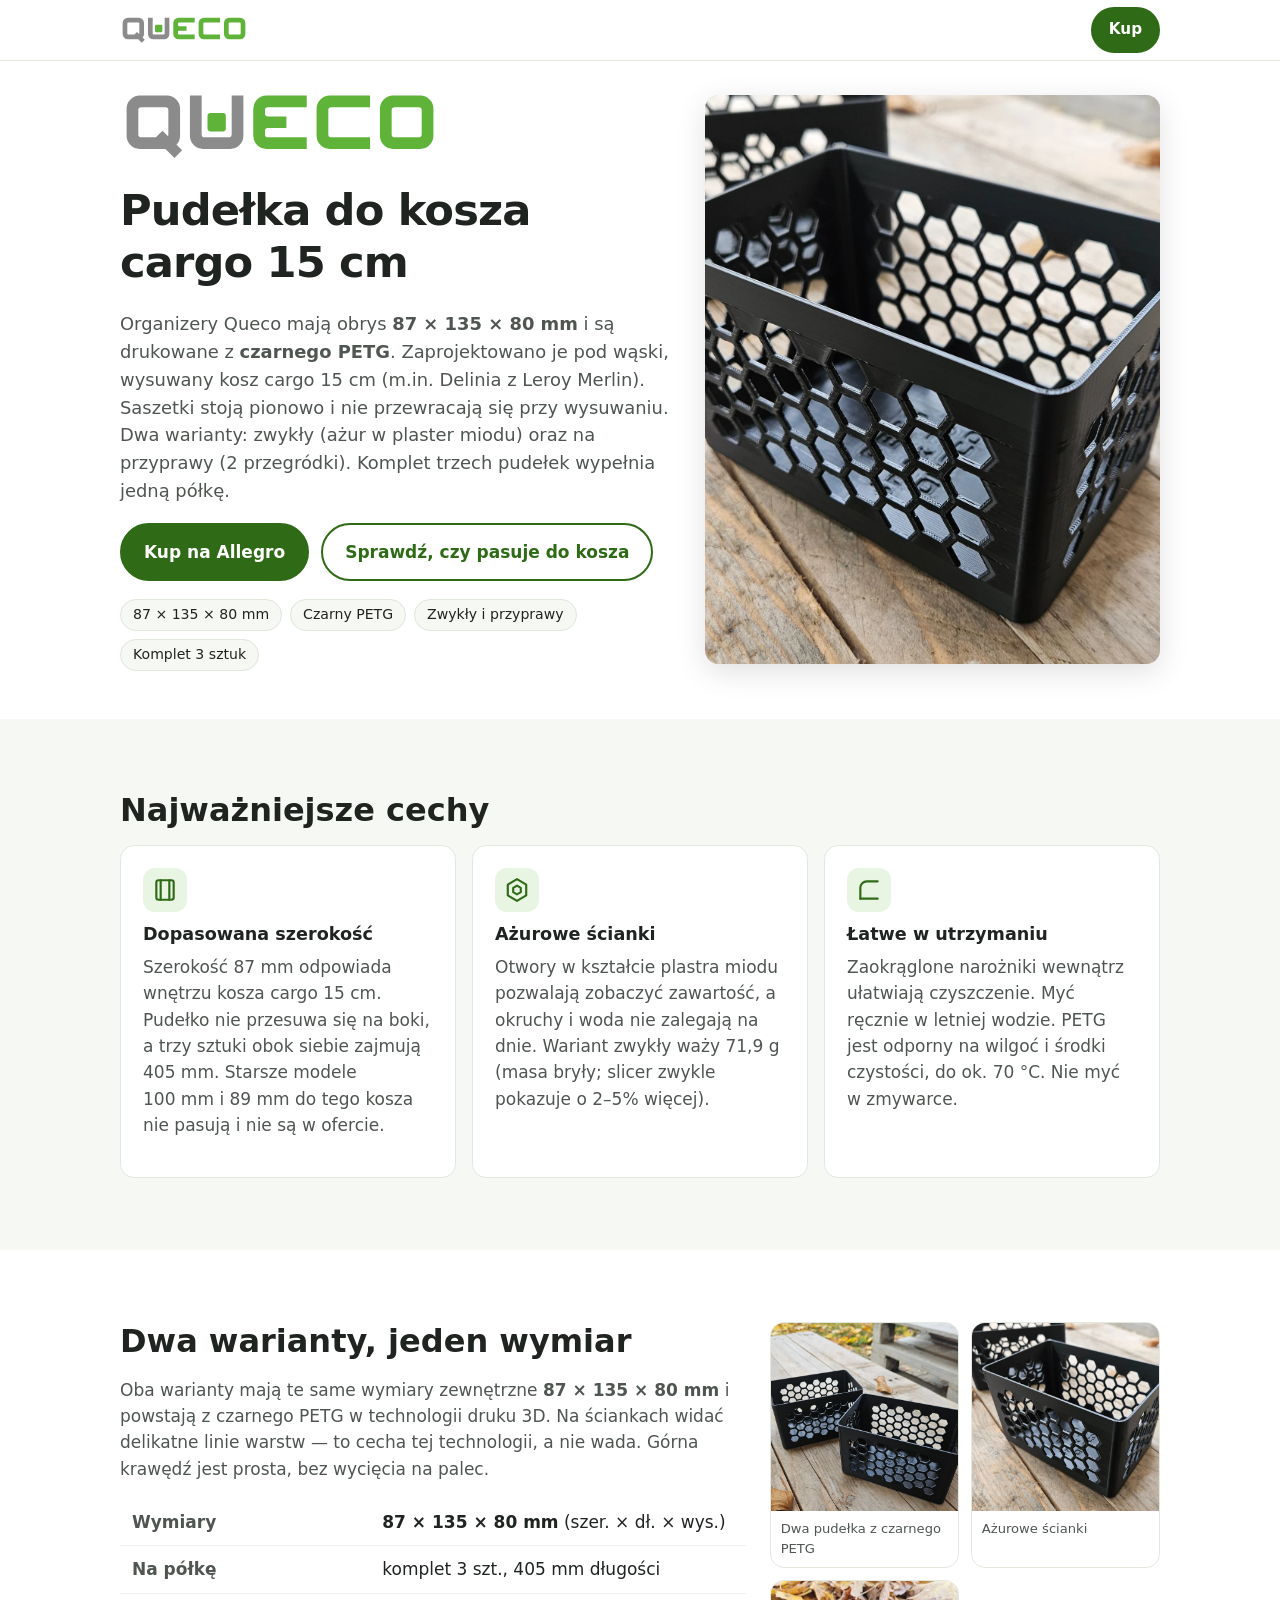
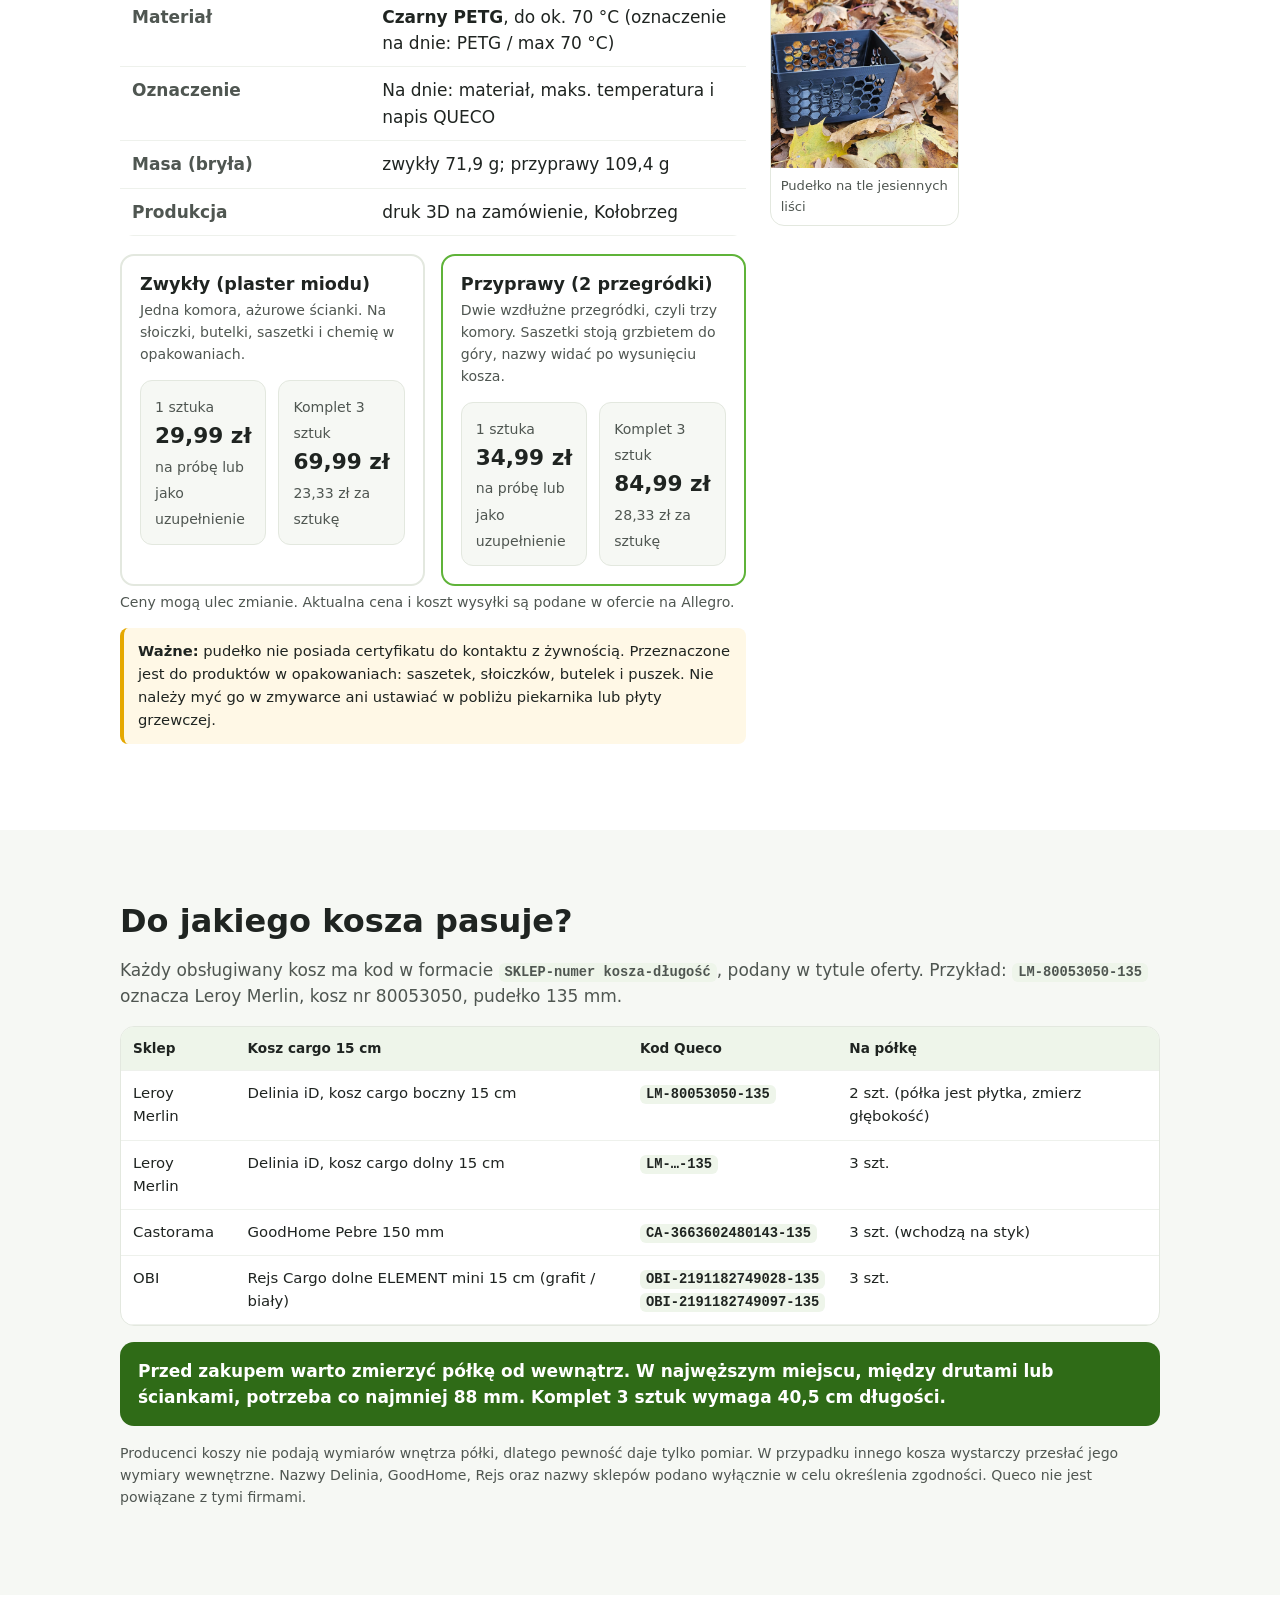
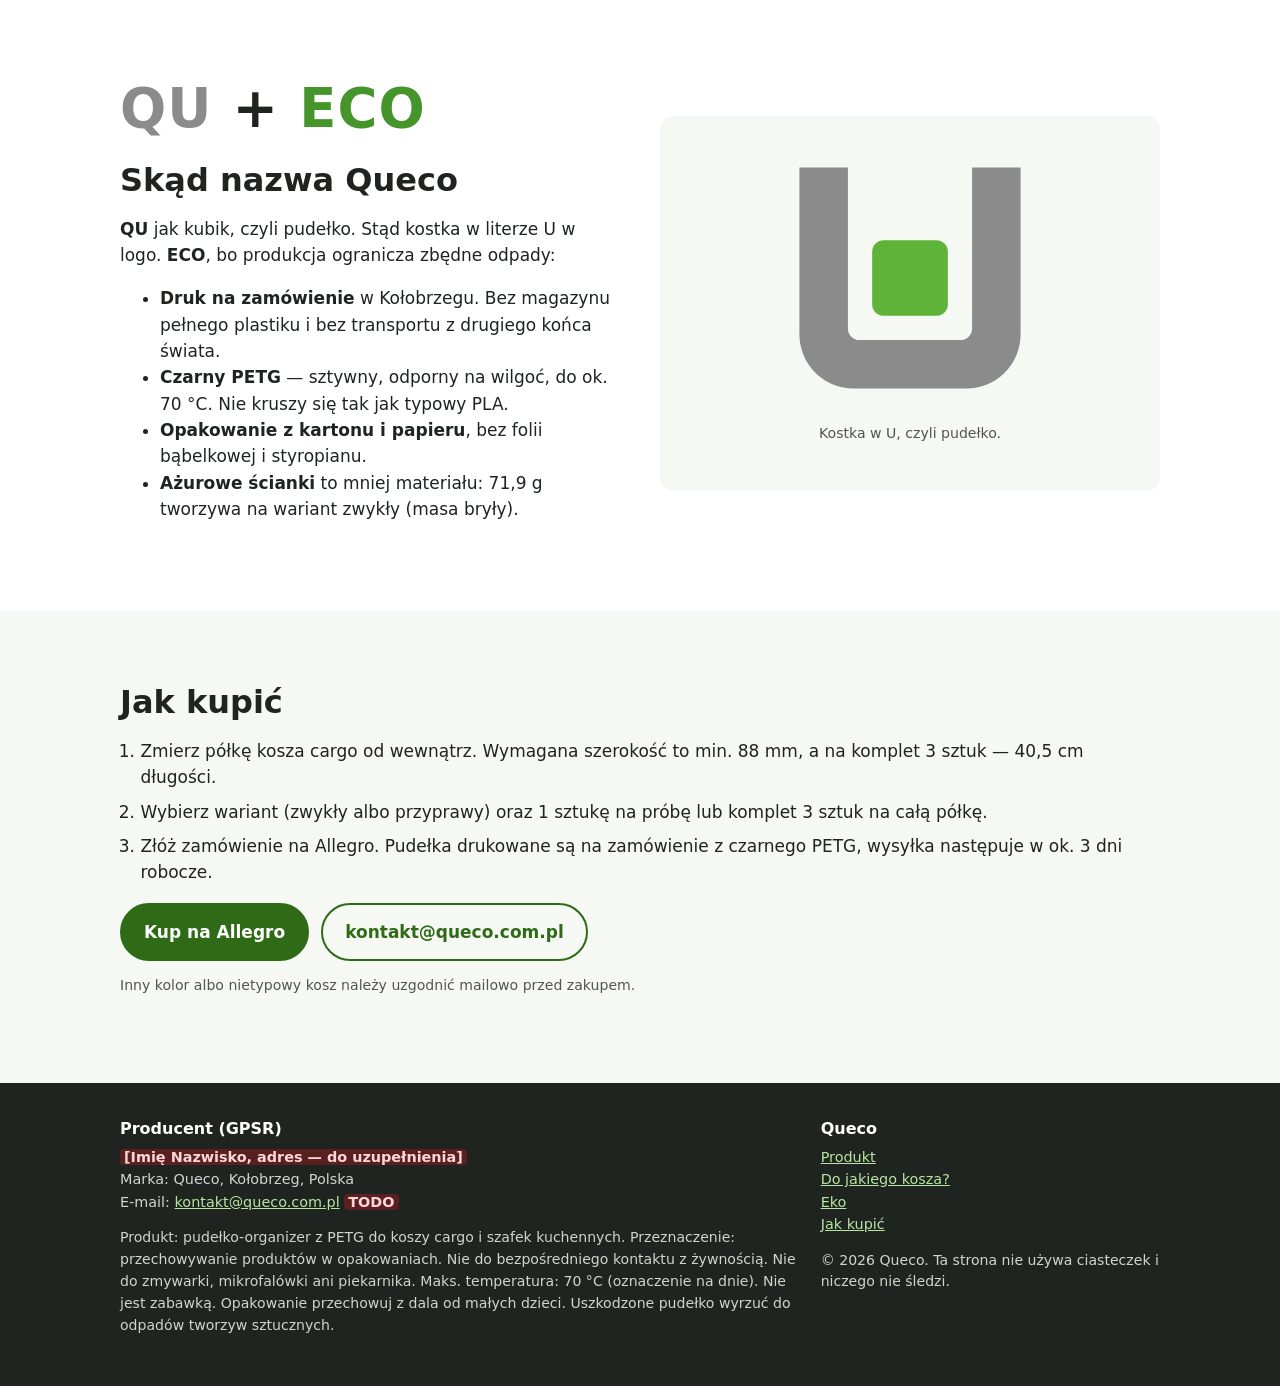
==== commit 921ed8ea: "Podmiana zdjęć na ujęcia czarnego PETG z sesji 11.11. Hero i galeria pokazują prawdziwe pojemniki. Z" ====
--- a/index.html
+++ b/index.html
@@ -121,7 +121,7 @@
    </ul>
   </div>
   <div class="photo">
-   <picture><source srcset="img/koszyk-cargo.webp" type="image/webp"><img src="img/koszyk-cargo.jpg" alt="Pudełka Queco z saszetkami w wysuwanym koszu cargo w kuchni (zdjęcie wcześniejszego wydruku, inny kolor niż czarny PETG w sprzedaży)" width="1200" height="1500" fetchpriority="high"></picture>
+   <picture><source srcset="img/koszyk-cargo.webp" type="image/webp"><img src="img/koszyk-cargo.jpg" alt="Czarne pudełko Queco z ażurowymi ściankami w kształcie plastra miodu, czarny PETG, na drewnianym stole" width="1200" height="1500" fetchpriority="high"></picture>
   </div>
  </div>
 </section>
@@ -184,10 +184,9 @@
    <p class="note"><b>Ważne:</b> pudełko nie posiada certyfikatu do kontaktu z żywnością. Przeznaczone jest do produktów w opakowaniach: saszetek, słoiczków, butelek i puszek. Nie należy myć go w zmywarce ani ustawiać w pobliżu piekarnika lub płyty grzewczej.</p>
   </div>
   <div class="gal">
-   <figure><picture><source srcset="img/pudelko-z-saszetkami.webp" type="image/webp"><img src="img/pudelko-z-saszetkami.jpg" alt="Pudełko Queco z saszetkami ustawionymi pionowo (zdjęcie wcześniejszego wydruku)" width="1200" height="1200" loading="lazy" decoding="async"></picture><figcaption>Saszetki stoją pionowo</figcaption></figure>
-   <figure><picture><source srcset="img/pudelko-skos.webp" type="image/webp"><img src="img/pudelko-skos.jpg" alt="Pudełko Queco z ażurowymi ściankami w kształcie plastra miodu, widok z ukosa (zdjęcie wcześniejszego wydruku)" width="1200" height="1200" loading="lazy" decoding="async"></picture><figcaption>Ażurowe ścianki</figcaption></figure>
-   <figure><picture><source srcset="img/pudelko-gora-dno.webp" type="image/webp"><img src="img/pudelko-gora-dno.jpg" alt="Widok z góry do wnętrza pudełka Queco z oznaczeniem na dnie (zdjęcie wcześniejszego wydruku; w sprzedaży oznaczenie PETG / max 70 °C)" width="1200" height="1200" loading="lazy" decoding="async"></picture><figcaption>Oznaczenie materiału na dnie</figcaption></figure>
-   <p class="small mut" style="grid-column:1/-1;margin:0">Zdjęcia pokazują wcześniejszy wydruk (inny kolor). W sprzedaży jest czarny PETG, 87 × 135 × 80&nbsp;mm. Nowe zdjęcia produktu zostaną podmienione po sesji.</p>
+   <figure><picture><source srcset="img/pudelko-z-saszetkami.webp" type="image/webp"><img src="img/pudelko-z-saszetkami.jpg" alt="Dwa czarne pudełka Queco z PETG na drewnianym stole" width="1200" height="1200" loading="lazy" decoding="async"></picture><figcaption>Dwa pudełka z czarnego PETG</figcaption></figure>
+   <figure><picture><source srcset="img/pudelko-skos.webp" type="image/webp"><img src="img/pudelko-skos.jpg" alt="Czarne pudełko Queco z ażurowymi ściankami w kształcie plastra miodu, widok z ukosa" width="1200" height="1200" loading="lazy" decoding="async"></picture><figcaption>Ażurowe ścianki</figcaption></figure>
+   <figure><picture><source srcset="img/pudelko-gora-dno.webp" type="image/webp"><img src="img/pudelko-gora-dno.jpg" alt="Czarne pudełko Queco na tle jesiennych liści" width="1200" height="1200" loading="lazy" decoding="async"></picture><figcaption>Pudełko na tle jesiennych liści</figcaption></figure>
   </div>
  </div>
 </section>
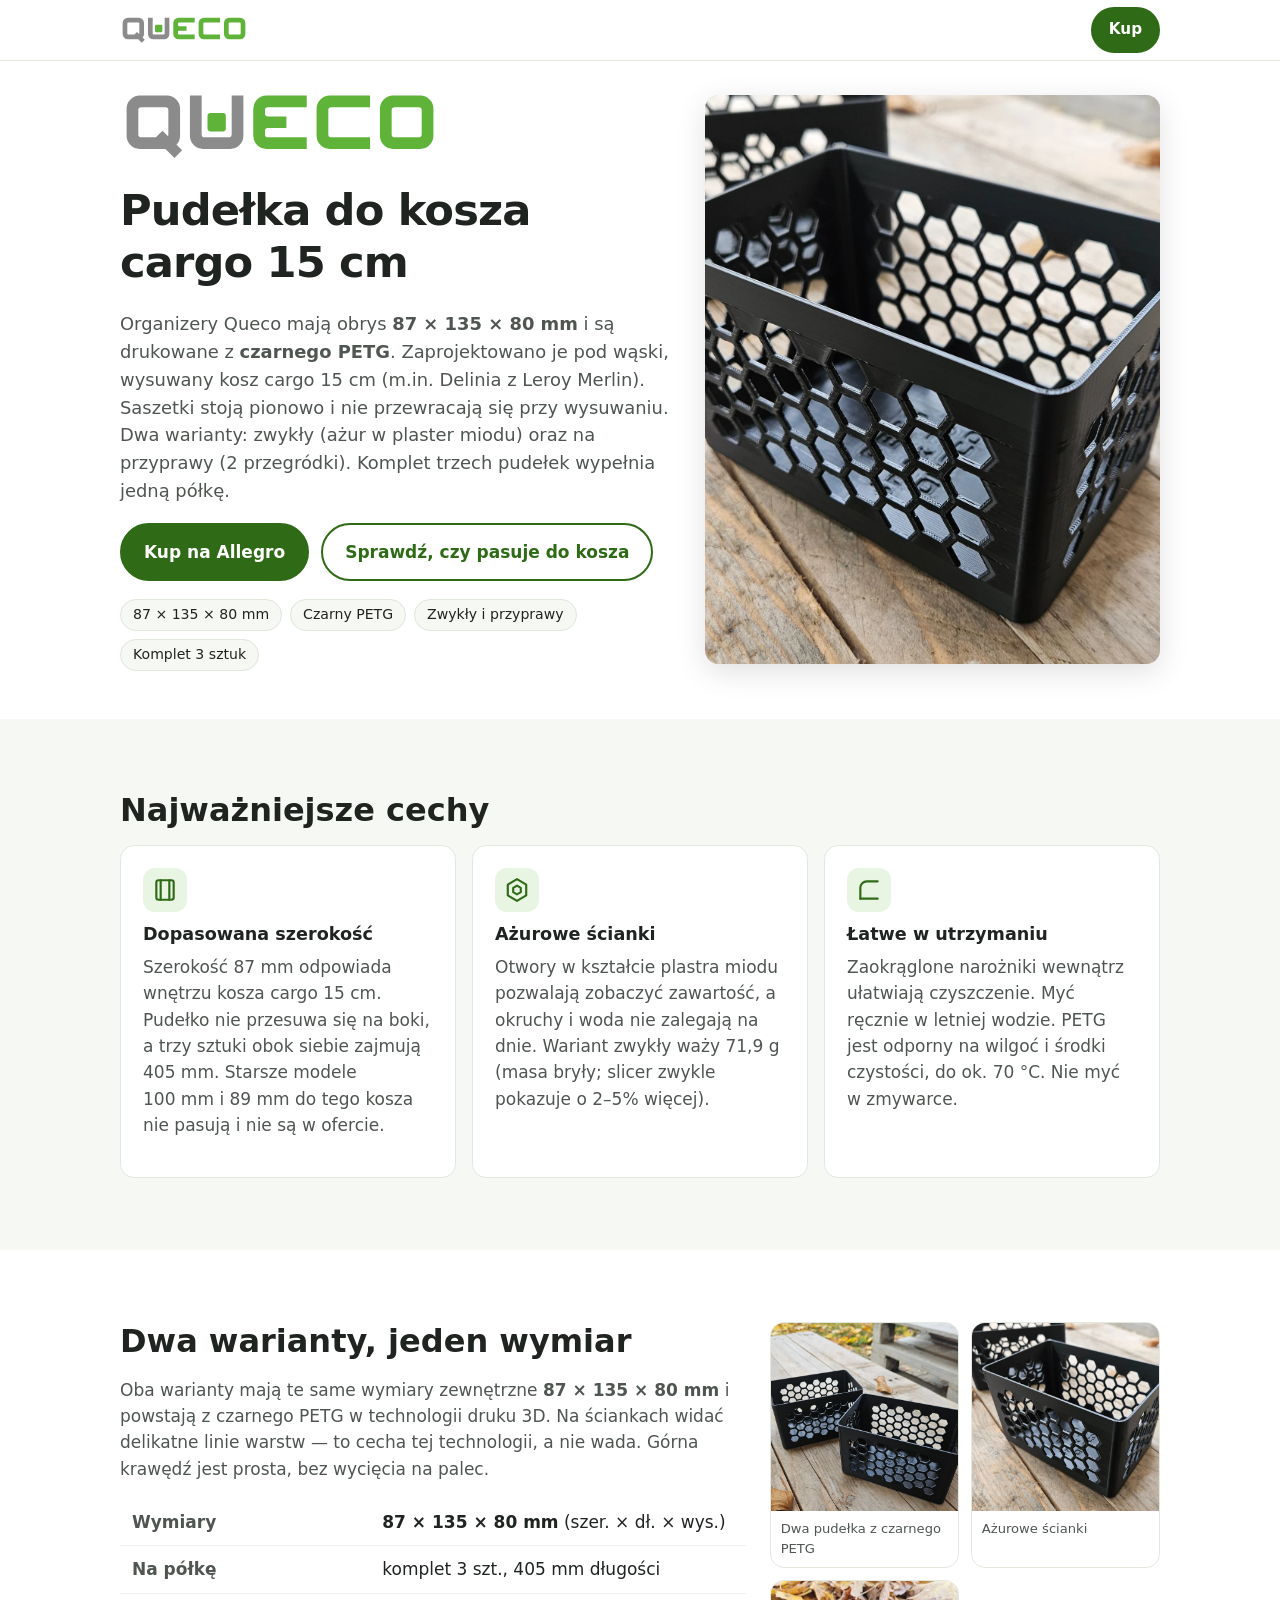
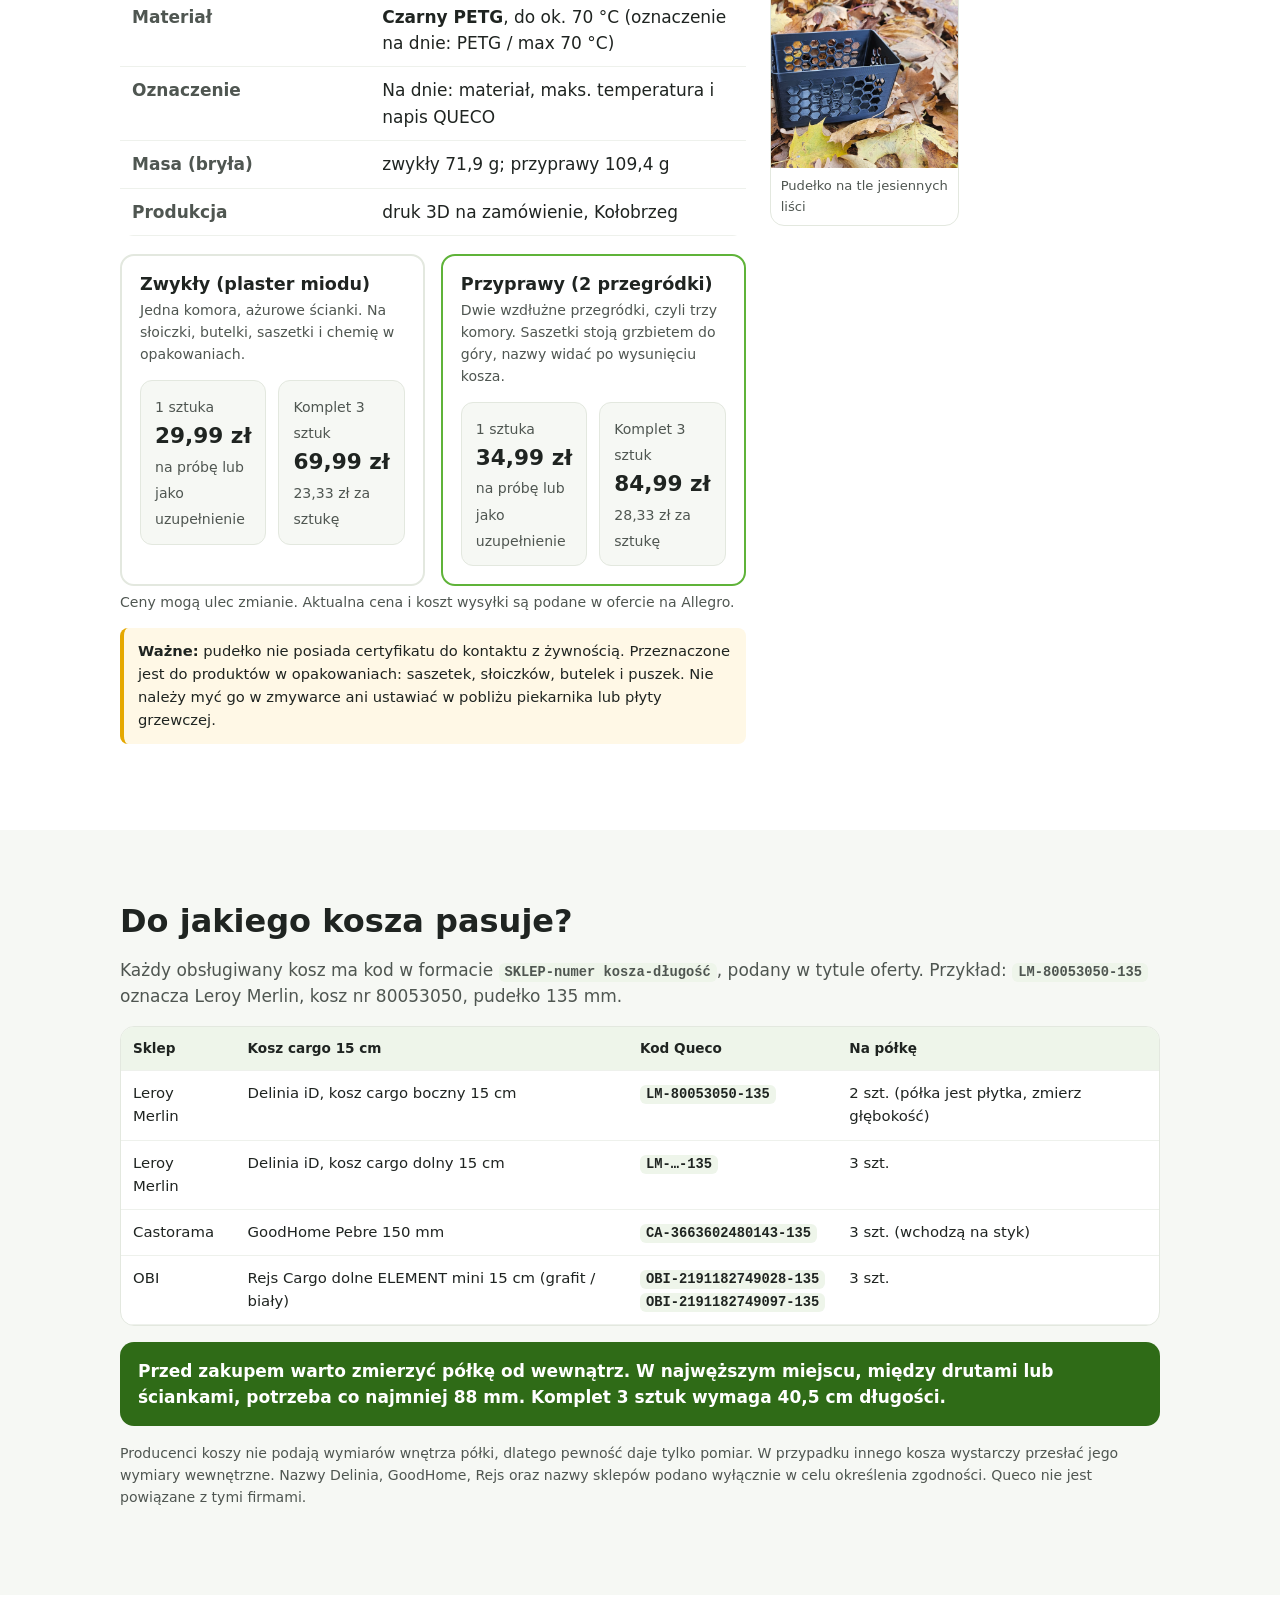
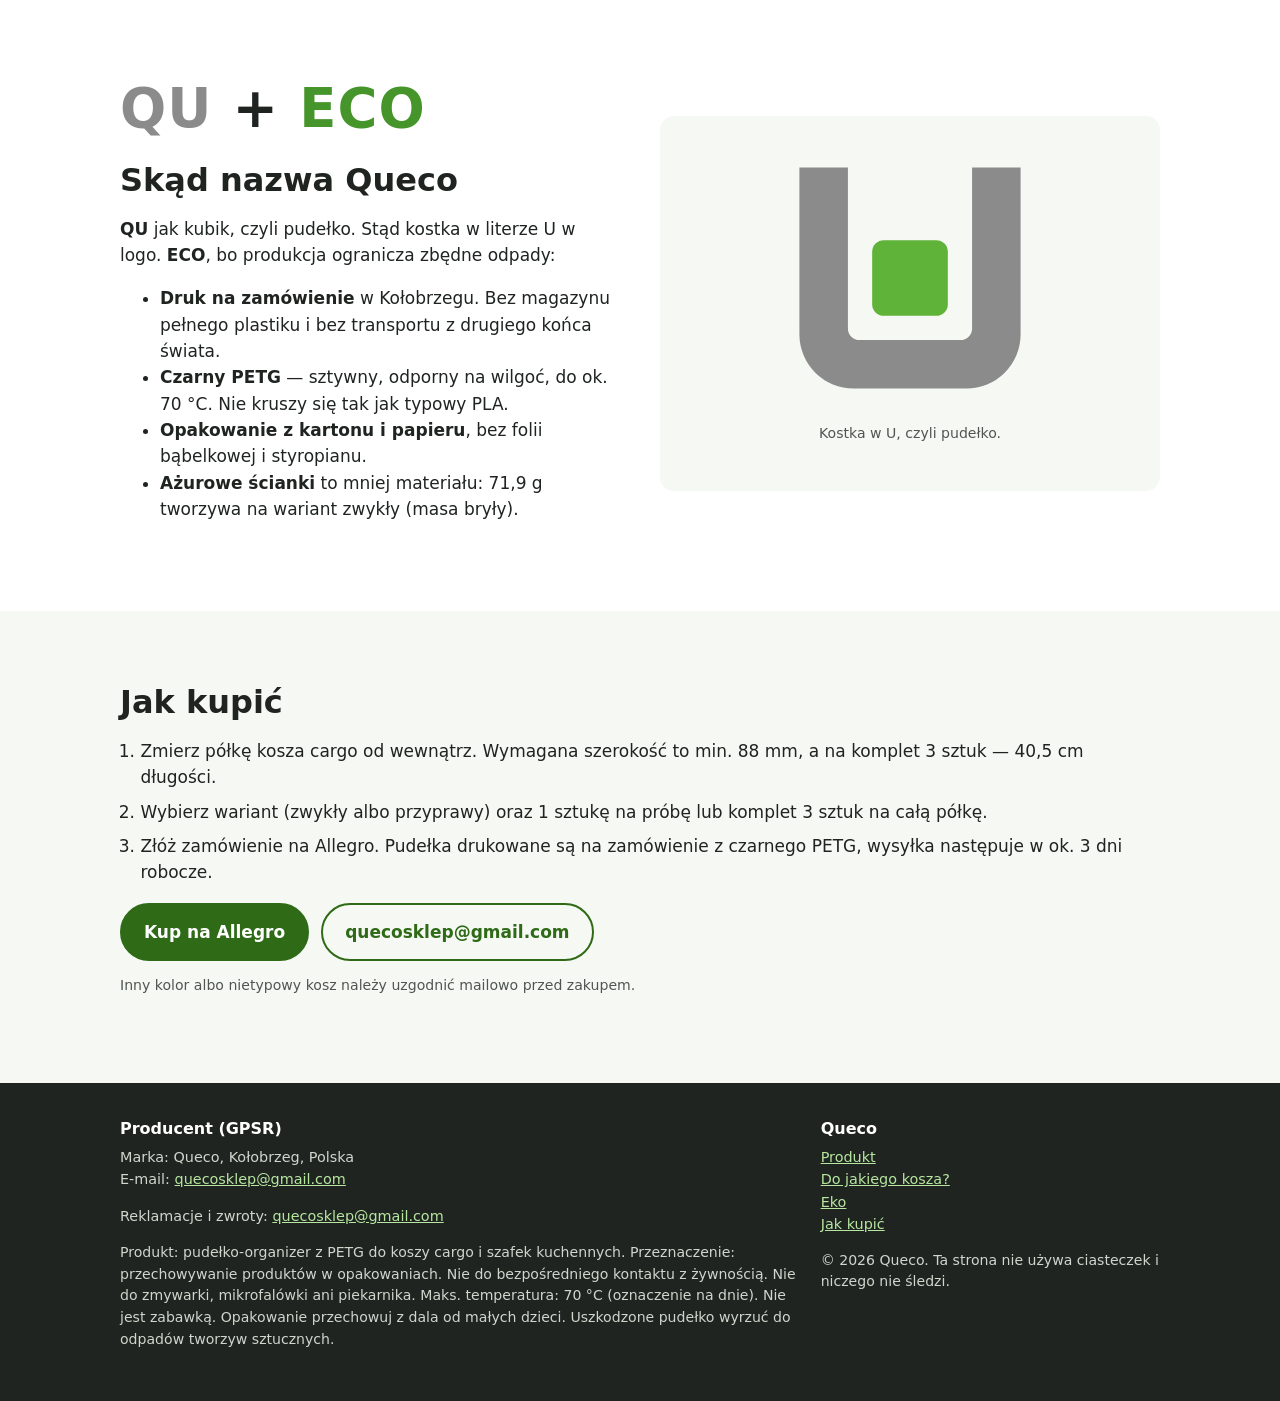
==== commit 0e4ebcab: "Ustaw quecosklep@gmail.com jako jedyny kontakt Zastąp kontakt@queco.com.pl w sekcji „Jak kupić” i w " ====
--- a/index.html
+++ b/index.html
@@ -238,10 +238,10 @@
   </ol>
   <div class="btns">
    <a class="btn" id="allegro" href="#allegro">Kup na Allegro</a>
-   <a class="btn alt" href="mailto:kontakt@queco.com.pl">kontakt@queco.com.pl</a>
+   <a class="btn alt" href="mailto:quecosklep@gmail.com">quecosklep@gmail.com</a>
   </div>
   <p class="small mut" style="margin-top:14px">Inny kolor albo nietypowy kosz należy uzgodnić mailowo przed zakupem.</p>
-  <!-- TODO: podmienić href="#allegro" na link do oferty/sklepu Allegro; potwierdzić, że skrzynka kontakt@queco.com.pl działa -->
+  <!-- TODO: podmienić href="#allegro" na link do oferty/sklepu Allegro -->
  </div>
 </section>
 </main>
@@ -250,7 +250,8 @@
  <div class="w fgrid">
   <div>
    <h3>Producent (GPSR)</h3>
-   <p><span class="todo">[Imię Nazwisko, adres — do uzupełnienia]</span><br>Marka: Queco, Kołobrzeg, Polska<br>E-mail: <a href="mailto:kontakt@queco.com.pl">kontakt@queco.com.pl</a> <span class="todo">TODO</span></p>
+   <p>Marka: Queco, Kołobrzeg, Polska<br>E-mail: <a href="mailto:quecosklep@gmail.com">quecosklep@gmail.com</a></p>
+   <p>Reklamacje i zwroty: <a href="mailto:quecosklep@gmail.com">quecosklep@gmail.com</a></p>
    <p class="small">Produkt: pudełko-organizer z PETG do koszy cargo i szafek kuchennych. Przeznaczenie: przechowywanie produktów w opakowaniach. Nie do bezpośredniego kontaktu z żywnością. Nie do zmywarki, mikrofalówki ani piekarnika. Maks. temperatura: 70&nbsp;°C (oznaczenie na dnie). Nie jest zabawką. Opakowanie przechowuj z dala od małych dzieci. Uszkodzone pudełko wyrzuć do odpadów tworzyw sztucznych.</p>
   </div>
   <div>
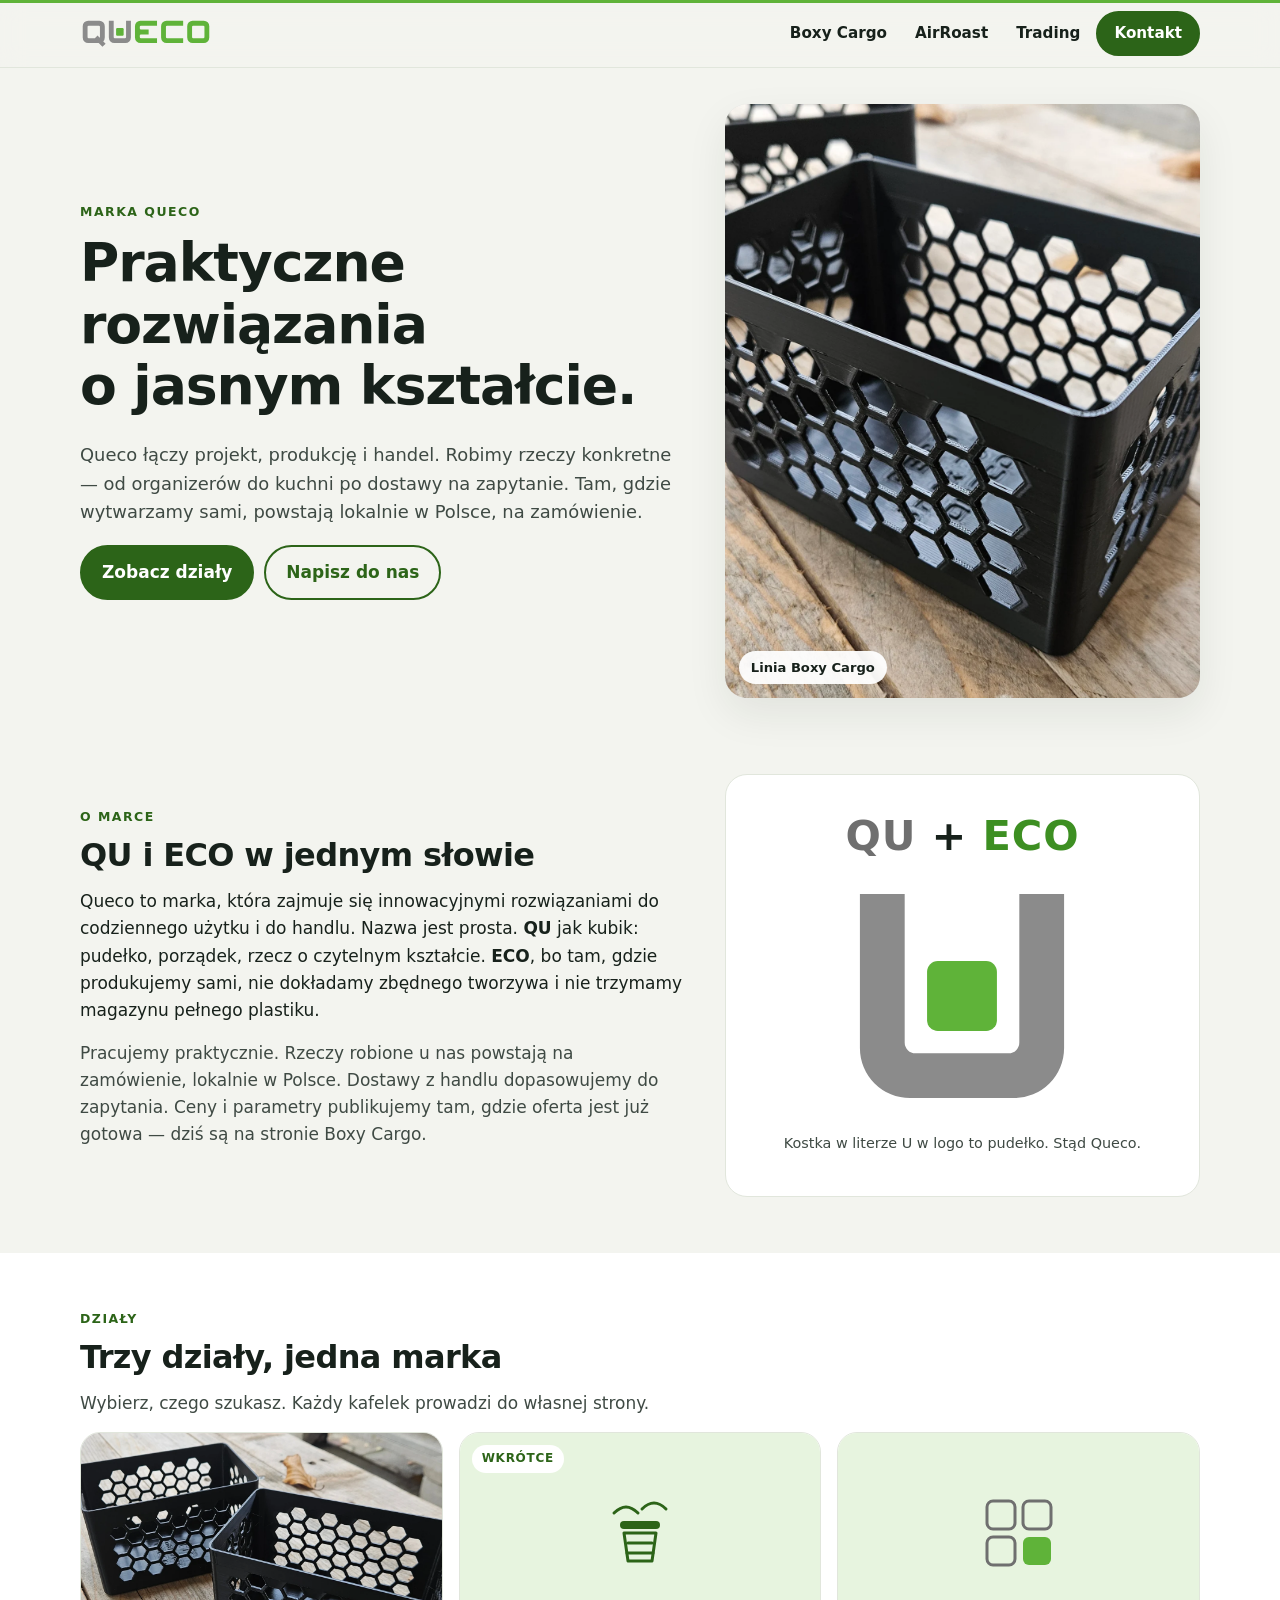
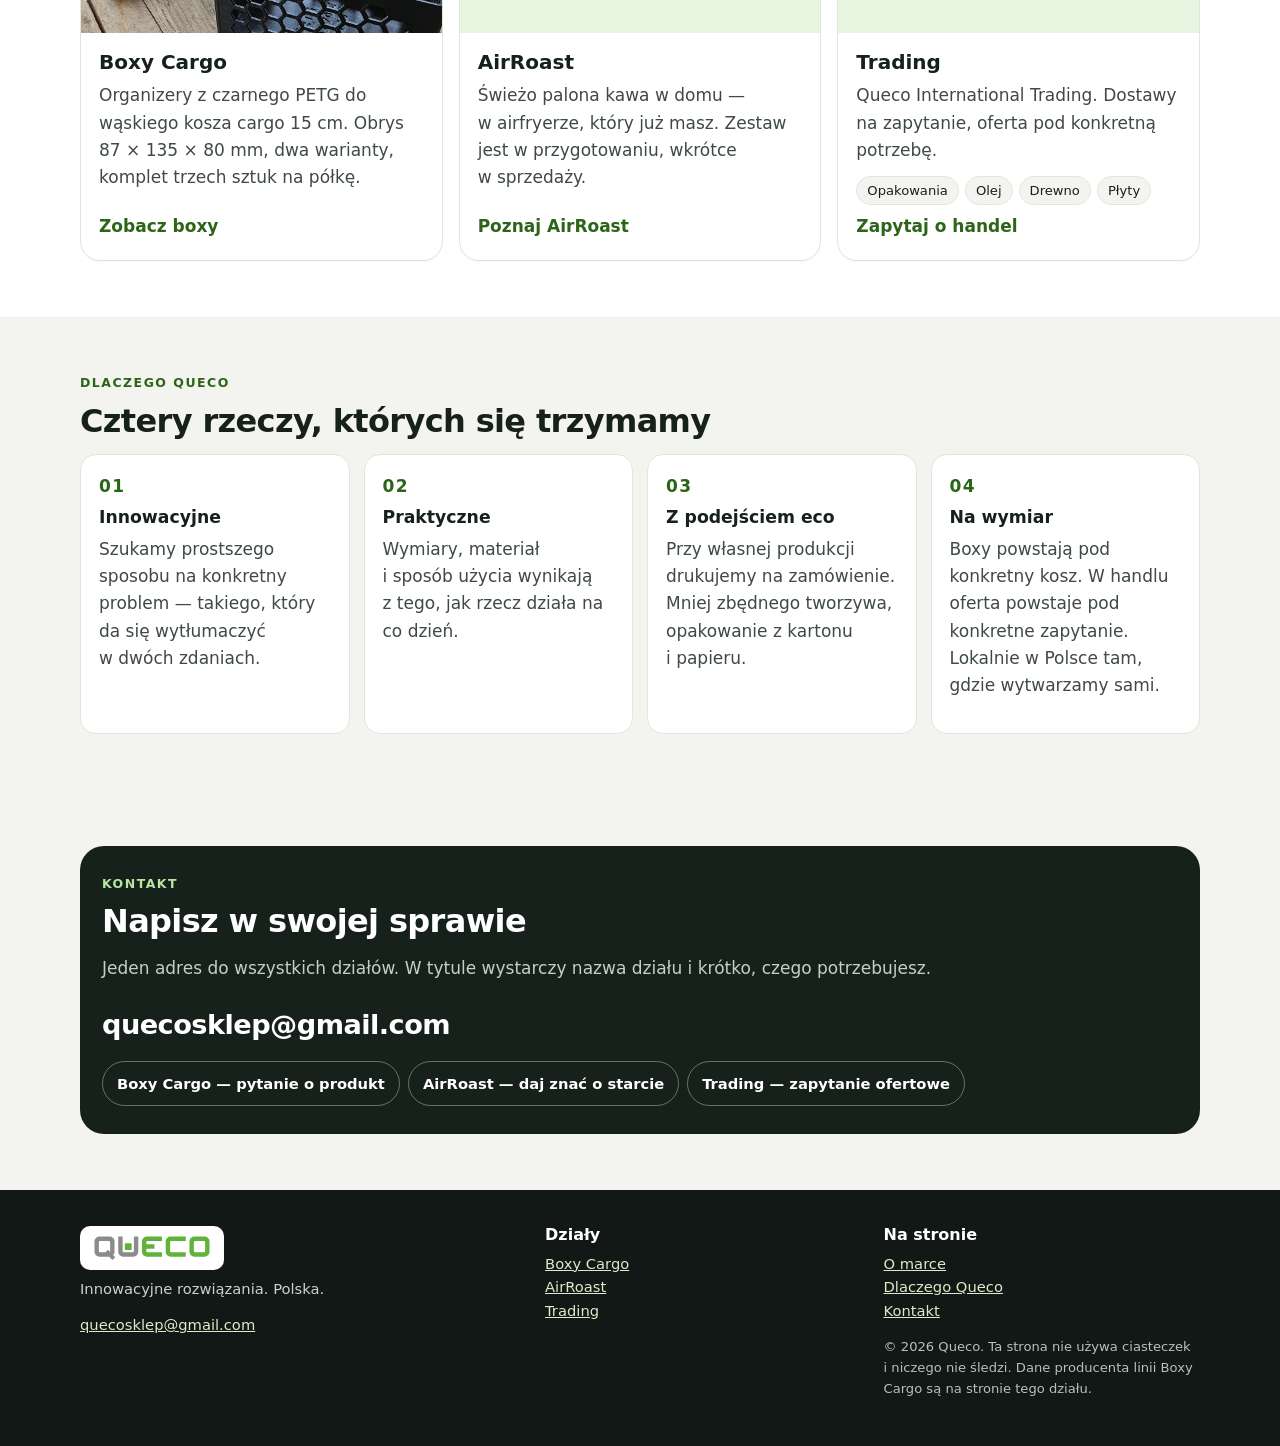
==== commit 9209a08d: "Przebuduj stronę na markę Queco Strona główna marki oraz trzy działy: Boxy Cargo z dotychczasową ofe" ====
--- a/index.html
+++ b/index.html
@@ -2,264 +2,207 @@
 <html lang="pl">
 <head>
 <meta charset="utf-8">
-<meta name="viewport" content="width=device-width,initial-scale=1">
-<title>Queco – pudełka do koszy cargo 15 cm, czarny PETG 87×135×80</title>
-<meta name="description" content="Pudełka 87×135×80 mm do wąskiego kosza cargo 15 cm (Leroy Merlin Delinia i inne). Czarny PETG, dwa warianty: zwykły i na przyprawy. Saszetki stoją pionowo i nie przewracają się przy wysuwaniu.">
+<meta name="viewport" content="width=device-width, initial-scale=1">
+<title>Queco — innowacyjne rozwiązania</title>
+<meta name="description" content="Queco to marka praktycznych rozwiązań: Boxy Cargo, AirRoast oraz Queco International Trading. Innowacyjnie, na wymiar i lokalnie w Polsce.">
 <meta name="theme-color" content="#5fb339">
 <link rel="icon" href="assets/favicon.svg" type="image/svg+xml">
-<meta property="og:title" content="Queco – pudełka do kosza cargo 15 cm">
-<meta property="og:description" content="Pudełka 87×135×80 mm, czarny PETG. Wariant zwykły i na przyprawy. Do koszy cargo 15 cm.">
+<link rel="stylesheet" href="assets/site.css">
+<link rel="canonical" href="https://premiumzadaszenia.github.io/queco/">
+<meta property="og:title" content="Queco — innowacyjne rozwiązania">
+<meta property="og:description" content="Marka Queco: Boxy Cargo, AirRoast i Queco International Trading. Praktycznie, na wymiar, lokalnie w Polsce.">
 <meta property="og:image" content="https://premiumzadaszenia.github.io/queco/img/koszyk-cargo.jpg">
 <meta property="og:url" content="https://premiumzadaszenia.github.io/queco/">
-<style>
-:root{--g:#5fb339;--gd:#2f6b17;--gr:#8b8b8b;--ink:#1f2421;--mut:#4f5651;--bg:#f6f8f4;--card:#fff;--r:14px}
-*{box-sizing:border-box}
-html{-webkit-text-size-adjust:100%;scroll-behavior:smooth}
-body{margin:0;font:17px/1.55 system-ui,-apple-system,"Segoe UI",Roboto,Arial,sans-serif;color:var(--ink);background:var(--bg)}
-img{max-width:100%;height:auto;display:block}
-a{color:var(--gd)}
-.w{max-width:1080px;margin:0 auto;padding:0 20px}
-section{padding:48px 0}
-h1,h2,h3{line-height:1.2;margin:0 0 .5em}
-h1{font-size:clamp(1.7rem,6vw,2.7rem);font-weight:800;letter-spacing:-.02em}
-h2{font-size:clamp(1.4rem,4.5vw,2rem);font-weight:800}
-h3{font-size:1.1rem}
-p{margin:0 0 1em}
-.mut{color:var(--mut)}
-.small{font-size:.88rem}
-header{background:#fff;border-bottom:1px solid #e3e8df}
-.nav{display:flex;align-items:center;justify-content:space-between;height:60px}
-.nav img{width:128px;height:30px}
-.nav a.btn{padding:9px 16px;font-size:.95rem}
-.hero{background:#fff;padding:28px 0 48px}
-.hero .grid{display:grid;gap:28px;align-items:center}
-.hero .logo{width:min(320px,80%);height:auto;margin-bottom:22px}
-.lead{font-size:1.12rem;color:var(--mut)}
-.btn{display:inline-block;background:var(--gd);color:#fff;text-decoration:none;font-weight:700;padding:14px 22px;border-radius:999px;border:2px solid var(--gd)}
-.btn:hover,.btn:focus-visible{background:#245412}
-.btn.alt{background:transparent;color:var(--gd)}
-.btns{display:flex;flex-wrap:wrap;gap:12px;margin-top:8px}
-.tags{display:flex;flex-wrap:wrap;gap:8px;margin:18px 0 0;padding:0;list-style:none}
-.tags li{background:var(--bg);border:1px solid #dfe6da;border-radius:999px;padding:4px 12px;font-size:.88rem}
-.photo{border-radius:var(--r);overflow:hidden;background:#ddd;box-shadow:0 8px 30px rgba(0,0,0,.12)}
-.photo img{width:100%;aspect-ratio:4/5;object-fit:cover}
-.cards{display:grid;gap:16px}
-.card{background:var(--card);border-radius:var(--r);padding:22px;border:1px solid #e3e8df}
-.ico{width:44px;height:44px;border-radius:12px;background:#e9f5e3;display:grid;place-items:center;margin-bottom:12px}
-.ico svg{width:26px;height:26px;stroke:var(--gd);fill:none;stroke-width:2;stroke-linecap:round;stroke-linejoin:round}
-.prod{display:grid;gap:24px}
-.gal{display:grid;grid-template-columns:1fr 1fr;gap:12px}
-.gal figure{margin:0;background:#fff;border-radius:var(--r);overflow:hidden;border:1px solid #e3e8df}
-.gal img{width:100%;aspect-ratio:1/1;object-fit:cover}.gal img.ct{object-fit:contain;background:#fff;padding:6px}
-.gal figcaption{font-size:.82rem;color:var(--mut);padding:8px 10px}
-.spec{width:100%;border-collapse:collapse;background:#fff;border-radius:var(--r);overflow:hidden}
-.spec th,.spec td{text-align:left;padding:10px 12px;border-bottom:1px solid #eef1ec;vertical-align:top}
-.spec th{width:40%;font-weight:600;color:var(--mut)}
-.vars{display:grid;gap:16px;margin:18px 0 6px}
-.var{background:#fff;border:2px solid #e3e8df;border-radius:var(--r);padding:18px}
-.var.best{border-color:var(--g)}
-.var h3{margin-bottom:.3em}
-.price{display:grid;grid-template-columns:1fr 1fr;gap:12px;margin:12px 0 0}
-.price div{background:var(--bg);border:1px solid #e3e8df;border-radius:12px;padding:12px 14px}
-.price b{display:block;font-size:1.35rem}
-.note{background:#fff8e6;border-left:4px solid #e5a800;padding:12px 14px;border-radius:8px;font-size:.92rem}
-.tw{overflow-x:auto;-webkit-overflow-scrolling:touch;border-radius:var(--r);border:1px solid #e3e8df;background:#fff}
-.fit{width:100%;min-width:620px;border-collapse:collapse;font-size:.93rem}
-.fit th,.fit td{padding:11px 12px;text-align:left;border-bottom:1px solid #eef1ec;vertical-align:top}
-.fit thead th{background:#eef5ea;font-size:.85rem}
-@media(max-width:640px){.tw{border:0;background:none;overflow:visible}.fit{min-width:0}.fit thead{display:none}.fit tr{display:block;background:#fff;border:1px solid #e3e8df;border-radius:var(--r);margin-bottom:10px;padding:6px 0}.fit td{display:grid;grid-template-columns:96px 1fr;gap:8px;border:0;padding:6px 14px}.fit td::before{content:attr(data-l);font-weight:600;color:var(--mut);font-size:.82rem}}
-code{font:600 .86rem/1.3 ui-monospace,SFMono-Regular,Menlo,Consolas,monospace;background:#eef5ea;padding:2px 6px;border-radius:6px;white-space:nowrap}
-.measure{margin-top:16px;background:var(--gd);color:#fff;border-radius:var(--r);padding:16px 18px;font-weight:700}
-.eco{background:#fff}
-.mark{text-align:center;background:var(--bg);border-radius:var(--r);padding:32px 20px}.mark svg{margin:0 auto 8px;width:min(260px,60vw);height:auto}
-.word{font-weight:900;font-size:clamp(2rem,9vw,3.4rem);letter-spacing:.02em;margin:0 0 10px}
-.word .q{color:var(--gr)}.word .e{color:#45952a}
-ol.steps{padding-left:1.2em;margin:0 0 1em}
-ol.steps li{margin-bottom:8px}
-footer{background:#1f2421;color:#cfd6cc;padding:36px 0;font-size:.9rem}
-footer a{color:#b7e6a0}
-footer h3{color:#fff;font-size:1rem}
-.fgrid{display:grid;gap:22px}
-.todo{background:#ffe9e9;color:#8a1010;font-weight:700;padding:0 4px;border-radius:4px}
-footer .todo{background:#5a2020;color:#ffd6d6}
-@media(min-width:760px){
- section{padding:72px 0}
- .hero .grid{grid-template-columns:1.1fr .9fr}
- .cards{grid-template-columns:repeat(3,1fr)}
- .prod{grid-template-columns:1fr 1fr;align-items:start}
- .fgrid{grid-template-columns:2fr 1fr}
- .two{display:grid;grid-template-columns:1fr 1fr;gap:40px;align-items:center}
- .vars{grid-template-columns:1fr 1fr}
-}
-@media(prefers-reduced-motion:reduce){html{scroll-behavior:auto}}
-</style>
+<meta property="og:type" content="website">
+<meta property="og:locale" content="pl_PL">
 </head>
 <body>
-<header>
- <div class="w nav">
-  <a href="#" aria-label="Queco – strona główna"><img src="assets/logo.svg" alt="Queco" width="128" height="30"></a>
-  <a class="btn" href="#kup">Kup</a>
- </div>
+<a class="skip" href="#tresc">Przejdź do treści</a>
+<header class="site-header">
+  <div class="wrap bar">
+    <a class="brand" href="index.html" aria-label="Queco — strona główna"><img src="assets/logo.svg" alt="Queco" width="682" height="158"></a>
+    <nav class="desk" aria-label="Działy">
+      <a href="boxy-cargo.html">Boxy Cargo</a>
+      <a href="airroast.html">AirRoast</a>
+      <a href="trading.html">Trading</a>
+      <a class="nav-cta" href="#kontakt">Kontakt</a>
+    </nav>
+    <details class="mob">
+      <summary>Menu</summary>
+      <nav aria-label="Działy">
+        <a href="boxy-cargo.html">Boxy Cargo</a>
+        <a href="airroast.html">AirRoast</a>
+        <a href="trading.html">Trading</a>
+        <a href="#kontakt">Kontakt</a>
+      </nav>
+    </details>
+  </div>
 </header>
 
-<main>
-<section class="hero">
- <div class="w grid">
-  <div>
-   <img class="logo" src="assets/logo.svg" alt="QUECO" width="682" height="158">
-   <h1>Pudełka do kosza cargo 15&nbsp;cm</h1>
-   <p class="lead">Organizery Queco mają obrys <b>87 × 135 × 80&nbsp;mm</b> i są drukowane z <b>czarnego PETG</b>. Zaprojektowano je pod wąski, wysuwany kosz cargo 15&nbsp;cm (m.in. Delinia z Leroy Merlin). Saszetki stoją pionowo i nie przewracają się przy wysuwaniu. Dwa warianty: zwykły (ażur w plaster miodu) oraz na przyprawy (2 przegródki). Komplet trzech pudełek wypełnia jedną półkę.</p>
-   <div class="btns">
-    <a class="btn" href="#allegro">Kup na Allegro</a>
-    <a class="btn alt" href="#pasuje">Sprawdź, czy pasuje do kosza</a>
-   </div>
-   <ul class="tags">
-    <li>87 × 135 × 80 mm</li>
-    <li>Czarny PETG</li>
-    <li>Zwykły i przyprawy</li>
-    <li>Komplet 3 sztuk</li>
-   </ul>
+<main id="tresc">
+  <section class="hero">
+    <div class="wrap hero-grid">
+      <div>
+        <p class="kicker">Marka Queco</p>
+        <h1>Praktyczne rozwiązania o&nbsp;jasnym kształcie.</h1>
+        <p class="lead">Queco łączy projekt, produkcję i&nbsp;handel. Robimy rzeczy konkretne — od organizerów do kuchni po dostawy na zapytanie. Tam, gdzie wytwarzamy sami, powstają lokalnie w&nbsp;Polsce, na zamówienie.</p>
+        <div class="actions">
+          <a class="btn" href="#dzialy">Zobacz działy</a>
+          <a class="btn btn-ghost" href="#kontakt">Napisz do nas</a>
+        </div>
+      </div>
+      <figure class="photo">
+        <picture>
+          <source srcset="img/koszyk-cargo.webp" type="image/webp">
+          <img src="img/koszyk-cargo.jpg" alt="Czarny organizer Boxy Cargo z ażurowymi ściankami, czarny PETG, na drewnianym stole" width="1200" height="1500" fetchpriority="high">
+        </picture>
+        <figcaption>Linia Boxy Cargo</figcaption>
+      </figure>
+    </div>
+  </section>
+
+  <section id="o-nas">
+    <div class="wrap about-grid">
+      <div>
+        <p class="kicker">O marce</p>
+        <h2>QU i&nbsp;ECO w&nbsp;jednym słowie</h2>
+        <p>Queco to marka, która zajmuje się innowacyjnymi rozwiązaniami do codziennego użytku i&nbsp;do handlu. Nazwa jest prosta. <b>QU</b> jak kubik: pudełko, porządek, rzecz o&nbsp;czytelnym kształcie. <b>ECO</b>, bo tam, gdzie produkujemy sami, nie dokładamy zbędnego tworzywa i&nbsp;nie trzymamy magazynu pełnego plastiku.</p>
+        <p class="muted">Pracujemy praktycznie. Rzeczy robione u&nbsp;nas powstają na zamówienie, lokalnie w&nbsp;Polsce. Dostawy z&nbsp;handlu dopasowujemy do zapytania. Ceny i&nbsp;parametry publikujemy tam, gdzie oferta jest już gotowa — dziś są na stronie Boxy Cargo.</p>
+      </div>
+      <div class="mark">
+        <p class="word" aria-label="QU plus ECO"><span class="q">QU</span> + <span class="e">ECO</span></p>
+        <svg viewBox="125 -10 134 134" width="220" height="220" aria-hidden="true">
+          <path fill="#8b8b8b" d="M135 0L160 0L160 83A6 6 0 0 0 166 89L218 89A6 6 0 0 0 224 83L224 0L249 0L249 86A28 28 0 0 1 221 114L163 114A28 28 0 0 1 135 86Z"/>
+          <path fill="#5fb339" d="M172.5 43.5A6 6 0 0 1 178.5 37.5L205.5 37.5A6 6 0 0 1 211.5 43.5L211.5 70.5A6 6 0 0 1 205.5 76.5L178.5 76.5A6 6 0 0 1 172.5 70.5Z"/>
+        </svg>
+        <p class="small muted">Kostka w&nbsp;literze U w&nbsp;logo to pudełko. Stąd Queco.</p>
+      </div>
+    </div>
+  </section>
+
+  <section id="dzialy" class="band">
+    <div class="wrap">
+      <p class="kicker">Działy</p>
+      <h2>Trzy działy, jedna marka</h2>
+      <p class="muted">Wybierz, czego szukasz. Każdy kafelek prowadzi do własnej strony.</p>
+      <div class="tiles">
+        <a class="tile" href="boxy-cargo.html">
+          <div class="tile-media photo-fill">
+            <picture>
+              <source srcset="img/pudelko-z-saszetkami.webp" type="image/webp">
+              <img src="img/pudelko-z-saszetkami.jpg" alt="Dwa czarne pudełka Boxy Cargo z PETG na drewnianym stole" width="1200" height="1200" decoding="async">
+            </picture>
+          </div>
+          <div class="tile-body">
+            <h3>Boxy Cargo</h3>
+            <p>Organizery z&nbsp;czarnego PETG do wąskiego kosza cargo 15&nbsp;cm. Obrys 87&nbsp;×&nbsp;135&nbsp;×&nbsp;80&nbsp;mm, dwa warianty, komplet trzech sztuk na półkę.</p>
+            <span class="more">Zobacz boxy</span>
+          </div>
+        </a>
+        <a class="tile" href="airroast.html">
+          <div class="tile-media">
+            <span class="badge">Wkrótce</span>
+            <svg viewBox="0 0 96 96" aria-hidden="true">
+              <path d="M22 28c8-8 16-8 24 0M50 24c8-8 16-8 24 0" fill="none" stroke="#2c6418" stroke-width="3" stroke-linecap="round"/>
+              <rect x="28" y="36" width="40" height="8" rx="4" fill="#2c6418"/>
+              <path d="M32 48h32l-4 28H36z" fill="none" stroke="#2c6418" stroke-width="3" stroke-linejoin="round"/>
+              <path d="M36 58h24M35 68h26" fill="none" stroke="#2c6418" stroke-width="3" stroke-linecap="round"/>
+            </svg>
+          </div>
+          <div class="tile-body">
+            <h3>AirRoast</h3>
+            <p>Świeżo palona kawa w&nbsp;domu — w&nbsp;airfryerze, który już masz. Zestaw jest w&nbsp;przygotowaniu, wkrótce w&nbsp;sprzedaży.</p>
+            <span class="more">Poznaj AirRoast</span>
+          </div>
+        </a>
+        <a class="tile" href="trading.html">
+          <div class="tile-media">
+            <svg viewBox="0 0 96 96" aria-hidden="true">
+              <rect x="16" y="16" width="28" height="28" rx="6" fill="none" stroke="#6f6f6f" stroke-width="3"/>
+              <rect x="52" y="16" width="28" height="28" rx="6" fill="none" stroke="#6f6f6f" stroke-width="3"/>
+              <rect x="16" y="52" width="28" height="28" rx="6" fill="none" stroke="#6f6f6f" stroke-width="3"/>
+              <rect x="52" y="52" width="28" height="28" rx="6" fill="#5fb339"/>
+            </svg>
+          </div>
+          <div class="tile-body">
+            <h3>Trading</h3>
+            <p>Queco International Trading. Dostawy na zapytanie, oferta pod konkretną potrzebę.</p>
+            <div class="chips" aria-label="Kategorie">
+              <span>Opakowania</span>
+              <span>Olej</span>
+              <span>Drewno</span>
+              <span>Płyty</span>
+            </div>
+            <span class="more">Zapytaj o handel</span>
+          </div>
+        </a>
+      </div>
+    </div>
+  </section>
+
+  <section id="dlaczego">
+    <div class="wrap">
+      <p class="kicker">Dlaczego Queco</p>
+      <h2>Cztery rzeczy, których się trzymamy</h2>
+      <div class="why">
+        <article>
+          <span class="num">01</span>
+          <h3>Innowacyjne</h3>
+          <p class="muted">Szukamy prostszego sposobu na konkretny problem — takiego, który da się wytłumaczyć w&nbsp;dwóch zdaniach.</p>
+        </article>
+        <article>
+          <span class="num">02</span>
+          <h3>Praktyczne</h3>
+          <p class="muted">Wymiary, materiał i&nbsp;sposób użycia wynikają z&nbsp;tego, jak rzecz działa na co dzień.</p>
+        </article>
+        <article>
+          <span class="num">03</span>
+          <h3>Z&nbsp;podejściem eco</h3>
+          <p class="muted">Przy własnej produkcji drukujemy na zamówienie. Mniej zbędnego tworzywa, opakowanie z&nbsp;kartonu i&nbsp;papieru.</p>
+        </article>
+        <article>
+          <span class="num">04</span>
+          <h3>Na wymiar</h3>
+          <p class="muted">Boxy powstają pod konkretny kosz. W&nbsp;handlu oferta powstaje pod konkretne zapytanie. Lokalnie w&nbsp;Polsce tam, gdzie wytwarzamy sami.</p>
+        </article>
+      </div>
+    </div>
+  </section>
+
+  <section id="kontakt">
+    <div class="wrap">
+      <div class="contact-panel">
+        <p class="kicker">Kontakt</p>
+        <h2>Napisz w&nbsp;swojej sprawie</h2>
+        <p class="muted">Jeden adres do wszystkich działów. W&nbsp;tytule wystarczy nazwa działu i&nbsp;krótko, czego potrzebujesz.</p>
+        <a class="mail" href="mailto:quecosklep@gmail.com">quecosklep@gmail.com</a>
+        <div class="topic-links">
+          <a href="mailto:quecosklep@gmail.com?subject=Boxy%20Cargo%20%E2%80%94%20pytanie%20o%20produkt">Boxy Cargo — pytanie o produkt</a>
+          <a href="mailto:quecosklep@gmail.com?subject=AirRoast%20%E2%80%94%20daj%20zna%C4%87%20o%20starcie">AirRoast — daj znać o starcie</a>
+          <a href="mailto:quecosklep@gmail.com?subject=Queco%20International%20Trading%20%E2%80%94%20zapytanie%20ofertowe">Trading — zapytanie ofertowe</a>
+        </div>
+      </div>
+    </div>
+  </section>
+</main>
+
+<footer class="site-footer">
+  <div class="wrap fgrid">
+    <div>
+      <a class="footer-logo" href="index.html" aria-label="Queco — strona główna"><img src="assets/logo.svg" alt="" width="682" height="158"></a>
+      <p>Innowacyjne rozwiązania. Polska.</p>
+      <p><a href="mailto:quecosklep@gmail.com">quecosklep@gmail.com</a></p>
+    </div>
+    <div>
+      <h2>Działy</h2>
+      <p><a href="boxy-cargo.html">Boxy Cargo</a><br><a href="airroast.html">AirRoast</a><br><a href="trading.html">Trading</a></p>
+    </div>
+    <div>
+      <h2>Na stronie</h2>
+      <p><a href="#o-nas">O marce</a><br><a href="#dlaczego">Dlaczego Queco</a><br><a href="#kontakt">Kontakt</a></p>
+      <p class="legal">© 2026 Queco. Ta strona nie używa ciasteczek i&nbsp;niczego nie śledzi. Dane producenta linii Boxy Cargo są na stronie tego działu.</p>
+    </div>
   </div>
-  <div class="photo">
-   <picture><source srcset="img/koszyk-cargo.webp" type="image/webp"><img src="img/koszyk-cargo.jpg" alt="Czarne pudełko Queco z ażurowymi ściankami w kształcie plastra miodu, czarny PETG, na drewnianym stole" width="1200" height="1500" fetchpriority="high"></picture>
-  </div>
- </div>
-</section>
-
-<section id="zalety">
- <div class="w">
-  <h2>Najważniejsze cechy</h2>
-  <div class="cards">
-   <div class="card">
-    <div class="ico"><svg viewBox="0 0 24 24" aria-hidden="true"><rect x="4" y="3" width="16" height="18" rx="2"/><path d="M8 3v18M16 3v18"/></svg></div>
-    <h3>Dopasowana szerokość</h3>
-    <p class="mut">Szerokość 87&nbsp;mm odpowiada wnętrzu kosza cargo 15&nbsp;cm. Pudełko nie przesuwa się na boki, a trzy sztuki obok siebie zajmują 405&nbsp;mm. Starsze modele 100&nbsp;mm i 89&nbsp;mm do tego kosza nie pasują i nie są w ofercie.</p>
-   </div>
-   <div class="card">
-    <div class="ico"><svg viewBox="0 0 24 24" aria-hidden="true"><path d="M12 2l8.5 5v10L12 22l-8.5-5V7z"/><path d="M12 8l3.5 2v4L12 16l-3.5-2v-4z"/></svg></div>
-    <h3>Ażurowe ścianki</h3>
-    <p class="mut">Otwory w kształcie plastra miodu pozwalają zobaczyć zawartość, a okruchy i woda nie zalegają na dnie. Wariant zwykły waży 71,9&nbsp;g (masa bryły; slicer zwykle pokazuje o 2–5% więcej).</p>
-   </div>
-   <div class="card">
-    <div class="ico"><svg viewBox="0 0 24 24" aria-hidden="true"><path d="M4 20V10a6 6 0 0 1 6-6h10"/><path d="M4 20h16"/></svg></div>
-    <h3>Łatwe w utrzymaniu</h3>
-    <p class="mut">Zaokrąglone narożniki wewnątrz ułatwiają czyszczenie. Myć ręcznie w letniej wodzie. PETG jest odporny na wilgoć i środki czystości, do ok. 70&nbsp;°C. Nie myć w zmywarce.</p>
-   </div>
-  </div>
- </div>
-</section>
-
-<section id="produkt" style="background:#fff">
- <div class="w prod">
-  <div>
-   <h2>Dwa warianty, jeden wymiar</h2>
-   <p class="mut">Oba warianty mają te same wymiary zewnętrzne <b>87 × 135 × 80&nbsp;mm</b> i powstają z czarnego PETG w technologii druku 3D. Na ściankach widać delikatne linie warstw — to cecha tej technologii, a nie wada. Górna krawędź jest prosta, bez wycięcia na palec.</p>
-   <table class="spec">
-    <tr><th>Wymiary</th><td><b>87 × 135 × 80 mm</b> (szer. × dł. × wys.)</td></tr>
-    <tr><th>Na półkę</th><td>komplet 3 szt., 405&nbsp;mm długości</td></tr>
-    <tr><th>Materiał</th><td><b>Czarny PETG</b>, do ok. 70&nbsp;°C (oznaczenie na dnie: PETG / max 70&nbsp;°C)</td></tr>
-    <tr><th>Oznaczenie</th><td>Na dnie: materiał, maks. temperatura i napis QUECO</td></tr>
-    <tr><th>Masa (bryła)</th><td>zwykły 71,9&nbsp;g; przyprawy 109,4&nbsp;g</td></tr>
-    <tr><th>Produkcja</th><td>druk 3D na zamówienie, Kołobrzeg</td></tr>
-   </table>
-   <div class="vars">
-    <div class="var">
-     <h3>Zwykły (plaster miodu)</h3>
-     <p class="mut small">Jedna komora, ażurowe ścianki. Na słoiczki, butelki, saszetki i chemię w opakowaniach.</p>
-     <div class="price">
-      <div><span class="mut small">1 sztuka</span><b>29,99&nbsp;zł</b><span class="small mut">na próbę lub jako uzupełnienie</span></div>
-      <div><span class="mut small">Komplet 3 sztuk</span><b>69,99&nbsp;zł</b><span class="small mut">23,33&nbsp;zł za sztukę</span></div>
-     </div>
-    </div>
-    <div class="var best">
-     <h3>Przyprawy (2 przegródki)</h3>
-     <p class="mut small">Dwie wzdłużne przegródki, czyli trzy komory. Saszetki stoją grzbietem do góry, nazwy widać po wysunięciu kosza.</p>
-     <div class="price">
-      <div><span class="mut small">1 sztuka</span><b>34,99&nbsp;zł</b><span class="small mut">na próbę lub jako uzupełnienie</span></div>
-      <div><span class="mut small">Komplet 3 sztuk</span><b>84,99&nbsp;zł</b><span class="small mut">28,33&nbsp;zł za sztukę</span></div>
-     </div>
-    </div>
-   </div>
-   <p class="small mut">Ceny mogą ulec zmianie. Aktualna cena i koszt wysyłki są podane w ofercie na Allegro.</p>
-   <p class="note"><b>Ważne:</b> pudełko nie posiada certyfikatu do kontaktu z żywnością. Przeznaczone jest do produktów w opakowaniach: saszetek, słoiczków, butelek i puszek. Nie należy myć go w zmywarce ani ustawiać w pobliżu piekarnika lub płyty grzewczej.</p>
-  </div>
-  <div class="gal">
-   <figure><picture><source srcset="img/pudelko-z-saszetkami.webp" type="image/webp"><img src="img/pudelko-z-saszetkami.jpg" alt="Dwa czarne pudełka Queco z PETG na drewnianym stole" width="1200" height="1200" loading="lazy" decoding="async"></picture><figcaption>Dwa pudełka z czarnego PETG</figcaption></figure>
-   <figure><picture><source srcset="img/pudelko-skos.webp" type="image/webp"><img src="img/pudelko-skos.jpg" alt="Czarne pudełko Queco z ażurowymi ściankami w kształcie plastra miodu, widok z ukosa" width="1200" height="1200" loading="lazy" decoding="async"></picture><figcaption>Ażurowe ścianki</figcaption></figure>
-   <figure><picture><source srcset="img/pudelko-gora-dno.webp" type="image/webp"><img src="img/pudelko-gora-dno.jpg" alt="Czarne pudełko Queco na tle jesiennych liści" width="1200" height="1200" loading="lazy" decoding="async"></picture><figcaption>Pudełko na tle jesiennych liści</figcaption></figure>
-  </div>
- </div>
-</section>
-
-<section id="pasuje">
- <div class="w">
-  <h2>Do jakiego kosza pasuje?</h2>
-  <p class="mut">Każdy obsługiwany kosz ma kod w formacie <code>SKLEP-numer kosza-długość</code>, podany w tytule oferty. Przykład: <code>LM-80053050-135</code> oznacza Leroy Merlin, kosz nr 80053050, pudełko 135&nbsp;mm.</p>
-  <div class="tw">
-   <table class="fit">
-    <thead><tr><th>Sklep</th><th>Kosz cargo 15&nbsp;cm</th><th>Kod Queco</th><th>Na półkę</th></tr></thead>
-    <tbody>
-     <tr><td data-l="Sklep"><span>Leroy Merlin</span></td><td data-l="Kosz"><span>Delinia iD, kosz cargo boczny 15&nbsp;cm</span></td><td data-l="Kod Queco"><span><code>LM-80053050-135</code></span></td><td data-l="Na półkę"><span>2 szt. (półka jest płytka, zmierz głębokość)</span></td></tr>
-     <tr><td data-l="Sklep"><span>Leroy Merlin</span></td><td data-l="Kosz"><span>Delinia iD, kosz cargo dolny 15&nbsp;cm</span></td><td data-l="Kod Queco"><span><code>LM-…-135</code></span></td><td data-l="Na półkę"><span>3 szt.</span></td></tr>
-     <tr><td data-l="Sklep"><span>Castorama</span></td><td data-l="Kosz"><span>GoodHome Pebre 150&nbsp;mm</span></td><td data-l="Kod Queco"><span><code>CA-3663602480143-135</code></span></td><td data-l="Na półkę"><span>3 szt. (wchodzą na styk)</span></td></tr>
-     <tr><td data-l="Sklep"><span>OBI</span></td><td data-l="Kosz"><span>Rejs Cargo dolne ELEMENT mini 15&nbsp;cm (grafit / biały)</span></td><td data-l="Kod Queco"><span><code>OBI-2191182749028-135</code><br><code>OBI-2191182749097-135</code></span></td><td data-l="Na półkę"><span>3 szt.</span></td></tr>
-    </tbody>
-   </table>
-  </div>
-  <p class="measure">Przed zakupem warto zmierzyć półkę od wewnątrz. W najwęższym miejscu, między drutami lub ściankami, potrzeba co najmniej 88&nbsp;mm. Komplet 3 sztuk wymaga 40,5&nbsp;cm długości.</p>
-  <p class="small mut">Producenci koszy nie podają wymiarów wnętrza półki, dlatego pewność daje tylko pomiar. W przypadku innego kosza wystarczy przesłać jego wymiary wewnętrzne. Nazwy Delinia, GoodHome, Rejs oraz nazwy sklepów podano wyłącznie w celu określenia zgodności. Queco nie jest powiązane z tymi firmami.</p>
- </div>
-</section>
-
-<section id="eco" class="eco">
- <div class="w two">
-  <div>
-   <p class="word" aria-label="QU plus ECO"><span class="q">QU</span> + <span class="e">ECO</span></p>
-   <h2>Skąd nazwa Queco</h2>
-   <p><b>QU</b> jak kubik, czyli pudełko. Stąd kostka w literze U w logo. <b>ECO</b>, bo produkcja ogranicza zbędne odpady:</p>
-   <ul>
-    <li><b>Druk na zamówienie</b> w Kołobrzegu. Bez magazynu pełnego plastiku i bez transportu z drugiego końca świata.</li>
-    <li><b>Czarny PETG</b> — sztywny, odporny na wilgoć, do ok. 70&nbsp;°C. Nie kruszy się tak jak typowy PLA.</li>
-    <li><b>Opakowanie z kartonu i papieru</b>, bez folii bąbelkowej i styropianu.</li>
-    <li><b>Ażurowe ścianki</b> to mniej materiału: 71,9&nbsp;g tworzywa na wariant zwykły (masa bryły).</li>
-   </ul>
-  </div>
-  <div class="mark" aria-hidden="true"><svg viewBox="125 -10 134 134" width="260" height="260"><path fill="#8b8b8b" d="M135 0L160 0L160 83A6 6 0 0 0 166 89L218 89A6 6 0 0 0 224 83L224 0L249 0L249 86A28 28 0 0 1 221 114L163 114A28 28 0 0 1 135 86Z"/><path fill="#5fb339" d="M172.5 43.5A6 6 0 0 1 178.5 37.5L205.5 37.5A6 6 0 0 1 211.5 43.5L211.5 70.5A6 6 0 0 1 205.5 76.5L178.5 76.5A6 6 0 0 1 172.5 70.5Z"/></svg><p class="small mut">Kostka w&nbsp;U, czyli pudełko.</p></div>
- </div>
-</section>
-
-<section id="kup">
- <div class="w">
-  <h2>Jak kupić</h2>
-  <ol class="steps">
-   <li>Zmierz półkę kosza cargo od wewnątrz. Wymagana szerokość to min. 88&nbsp;mm, a na komplet 3 sztuk — 40,5&nbsp;cm długości.</li>
-   <li>Wybierz wariant (zwykły albo przyprawy) oraz 1 sztukę na próbę lub komplet 3 sztuk na całą półkę.</li>
-   <li>Złóż zamówienie na Allegro. Pudełka drukowane są na zamówienie z czarnego PETG, wysyłka następuje w ok. 3 dni robocze.</li>
-  </ol>
-  <div class="btns">
-   <a class="btn" id="allegro" href="#allegro">Kup na Allegro</a>
-   <a class="btn alt" href="mailto:quecosklep@gmail.com">quecosklep@gmail.com</a>
-  </div>
-  <p class="small mut" style="margin-top:14px">Inny kolor albo nietypowy kosz należy uzgodnić mailowo przed zakupem.</p>
-  <!-- TODO: podmienić href="#allegro" na link do oferty/sklepu Allegro -->
- </div>
-</section>
-</main>
-
-<footer>
- <div class="w fgrid">
-  <div>
-   <h3>Producent (GPSR)</h3>
-   <p>Marka: Queco, Kołobrzeg, Polska<br>E-mail: <a href="mailto:quecosklep@gmail.com">quecosklep@gmail.com</a></p>
-   <p>Reklamacje i zwroty: <a href="mailto:quecosklep@gmail.com">quecosklep@gmail.com</a></p>
-   <p class="small">Produkt: pudełko-organizer z PETG do koszy cargo i szafek kuchennych. Przeznaczenie: przechowywanie produktów w opakowaniach. Nie do bezpośredniego kontaktu z żywnością. Nie do zmywarki, mikrofalówki ani piekarnika. Maks. temperatura: 70&nbsp;°C (oznaczenie na dnie). Nie jest zabawką. Opakowanie przechowuj z dala od małych dzieci. Uszkodzone pudełko wyrzuć do odpadów tworzyw sztucznych.</p>
-  </div>
-  <div>
-   <h3>Queco</h3>
-   <p><a href="#produkt">Produkt</a><br><a href="#pasuje">Do jakiego kosza?</a><br><a href="#eco">Eko</a><br><a href="#kup">Jak kupić</a></p>
-   <p class="small">© 2026 Queco. Ta strona nie używa ciasteczek i niczego nie śledzi.</p>
-  </div>
- </div>
 </footer>
 </body>
 </html>
--- a/assets/site.css
+++ b/assets/site.css
@@ -0,0 +1,388 @@
+:root {
+  --green: #5fb339;
+  --green-d: #2c6418;
+  --green-s: #e7f4df;
+  --ink: #17211b;
+  --muted: #3f4a44;
+  --bg: #f3f4ef;
+  --paper: #fff;
+  --line: #e1e6dc;
+  --warm: #fff8e8;
+  --warn: #c48a00;
+  --shadow: 0 16px 40px rgba(23, 33, 27, 0.08);
+  --r: 16px;
+  --header: 68px;
+  --max: 1120px;
+}
+
+* { box-sizing: border-box; }
+html { scroll-behavior: smooth; -webkit-text-size-adjust: 100%; }
+body {
+  margin: 0;
+  font: 17px/1.6 system-ui, -apple-system, "Segoe UI", Roboto, Arial, sans-serif;
+  color: var(--ink);
+  background: var(--bg);
+}
+img { max-width: 100%; height: auto; display: block; }
+a { color: var(--green-d); }
+h1, h2, h3 { line-height: 1.15; margin: 0 0 0.45em; letter-spacing: -0.02em; }
+h1 { font-size: clamp(2rem, 5vw, 3.35rem); font-weight: 780; }
+h2 { font-size: clamp(1.45rem, 3vw, 2rem); font-weight: 760; }
+h3 { font-size: 1.08rem; letter-spacing: 0; }
+p { margin: 0 0 0.9em; }
+ul { margin: 0 0 1em; padding-left: 1.15em; }
+li + li { margin-top: 0.35em; }
+
+.skip {
+  position: absolute;
+  left: 12px;
+  top: -48px;
+  background: #fff;
+  color: var(--ink);
+  padding: 8px 12px;
+  border-radius: 8px;
+  z-index: 50;
+}
+.skip:focus { top: 12px; }
+
+.wrap { width: min(var(--max), calc(100% - 32px)); margin: 0 auto; }
+.muted { color: var(--muted); }
+.small { font-size: 0.9rem; }
+.kicker {
+  margin: 0 0 10px;
+  color: var(--green-d);
+  font-size: 0.78rem;
+  font-weight: 750;
+  letter-spacing: 0.12em;
+  text-transform: uppercase;
+}
+
+.site-header {
+  position: sticky;
+  top: 0;
+  z-index: 30;
+  height: var(--header);
+  background: rgba(243, 244, 239, 0.92);
+  backdrop-filter: blur(12px);
+  border-bottom: 1px solid var(--line);
+  box-shadow: inset 0 3px 0 var(--green);
+}
+.bar {
+  height: 100%;
+  display: flex;
+  align-items: center;
+  justify-content: space-between;
+  gap: 16px;
+}
+.brand { display: flex; align-items: center; }
+.brand img { width: 132px; height: auto; }
+.desk { display: flex; align-items: center; gap: 4px; }
+.desk a, .mob nav a {
+  color: var(--ink);
+  text-decoration: none;
+  font-weight: 650;
+  font-size: 0.95rem;
+  padding: 8px 12px;
+  border-radius: 999px;
+}
+.desk a:hover, .mob nav a:hover { background: var(--green-s); }
+.desk a[aria-current="page"], .mob nav a[aria-current="page"] { color: var(--green-d); background: var(--green-s); }
+.nav-cta, .btn {
+  display: inline-block;
+  background: var(--green-d);
+  color: #fff !important;
+  text-decoration: none;
+  font-weight: 750;
+  border-radius: 999px;
+  border: 2px solid var(--green-d);
+}
+.desk .nav-cta { padding: 8px 16px; }
+.desk .nav-cta:hover, .btn:hover, .btn:focus-visible { background: #214f12; border-color: #214f12; }
+.btn { padding: 12px 20px; }
+.btn-ghost { background: transparent; color: var(--green-d) !important; }
+.btn-ghost:hover, .btn-ghost:focus-visible { background: var(--green-s); color: var(--green-d) !important; border-color: var(--green-d); }
+.actions { display: flex; flex-wrap: wrap; gap: 10px; margin-top: 18px; }
+
+.mob { display: none; position: relative; }
+.mob summary {
+  list-style: none;
+  cursor: pointer;
+  font-weight: 750;
+  padding: 8px 14px;
+  min-height: 44px;
+  display: grid;
+  place-items: center;
+  border: 1px solid var(--line);
+  border-radius: 999px;
+  background: #fff;
+}
+.mob summary::-webkit-details-marker { display: none; }
+.mob nav {
+  position: absolute;
+  right: 0;
+  top: calc(100% + 8px);
+  background: #fff;
+  border: 1px solid var(--line);
+  border-radius: 14px;
+  padding: 8px;
+  min-width: 220px;
+  box-shadow: var(--shadow);
+  display: grid;
+}
+.mob nav a { padding: 12px 14px; }
+
+.hero { padding: 36px 0 20px; }
+.hero-grid, .split, .prod {
+  display: grid;
+  gap: 28px;
+  align-items: center;
+}
+.lead { font-size: 1.12rem; color: var(--muted); max-width: 42rem; }
+.photo {
+  margin: 0;
+  border-radius: 22px;
+  overflow: hidden;
+  background: #ddd;
+  box-shadow: var(--shadow);
+  position: relative;
+}
+.photo img { width: 100%; aspect-ratio: 4/5; object-fit: cover; }
+.photo figcaption, .cap {
+  position: absolute;
+  left: 14px;
+  bottom: 14px;
+  background: rgba(255, 255, 255, 0.94);
+  color: var(--ink);
+  border-radius: 999px;
+  padding: 6px 12px;
+  font-size: 0.82rem;
+  font-weight: 700;
+}
+
+section { padding: 56px 0; scroll-margin-top: 80px; }
+.band { background: var(--paper); }
+
+.about-grid { display: grid; gap: 28px; align-items: center; }
+.mark {
+  background: var(--paper);
+  border: 1px solid var(--line);
+  border-radius: 22px;
+  padding: 28px 18px;
+  text-align: center;
+}
+.mark svg { width: min(240px, 70%); height: auto; margin: 0 auto 8px; }
+.word { font-weight: 850; font-size: clamp(1.8rem, 6vw, 2.6rem); letter-spacing: 0.02em; margin: 0 0 6px; }
+.word .q { color: #6f6f6f; }
+.word .e { color: #3d8f22; }
+
+.tiles { display: grid; gap: 16px; }
+.tile {
+  display: flex;
+  flex-direction: column;
+  background: var(--paper);
+  border: 1px solid var(--line);
+  border-radius: 20px;
+  overflow: hidden;
+  color: inherit;
+  text-decoration: none;
+  min-height: 100%;
+  box-shadow: 0 1px 0 rgba(23, 33, 27, 0.03);
+}
+.tile:hover, .tile:focus-visible { border-color: #b7d7a8; transform: translateY(-2px); box-shadow: var(--shadow); }
+.tile-media {
+  position: relative;
+  height: 200px;
+  background: var(--green-s);
+  display: grid;
+  place-items: center;
+  padding: 18px;
+}
+.tile-media.photo-fill { display: block; padding: 0; overflow: hidden; }
+.tile-media.photo-fill picture,
+.tile-media.photo-fill img { display: block; width: 100%; height: 200px; object-fit: cover; }
+.tile-media .badge { position: absolute; top: 12px; left: 12px; z-index: 1; }
+.tile-media svg { width: 96px; height: 96px; }
+.tile-body { padding: 18px 18px 20px; display: flex; flex-direction: column; gap: 8px; flex: 1; }
+.tile-body h3 { margin: 0; font-size: 1.25rem; }
+.tile-body p { margin: 0; color: var(--muted); flex: 1; }
+.more { font-weight: 750; color: var(--green-d); }
+.badge {
+  display: inline-block;
+  background: #fff;
+  color: var(--green-d);
+  border-radius: 999px;
+  padding: 4px 10px;
+  font-size: 0.75rem;
+  font-weight: 800;
+  letter-spacing: 0.06em;
+  text-transform: uppercase;
+}
+.chips { display: flex; flex-wrap: wrap; gap: 6px; margin-top: 4px; }
+.chips span, .tags li {
+  background: var(--bg);
+  border: 1px solid var(--line);
+  border-radius: 999px;
+  padding: 3px 10px;
+  font-size: 0.82rem;
+}
+.tags { display: flex; flex-wrap: wrap; gap: 8px; margin: 16px 0 0; padding: 0; list-style: none; }
+.tags li { margin: 0; }
+
+.why { display: grid; gap: 14px; }
+.why article, .card, .var, .cat {
+  background: var(--paper);
+  border: 1px solid var(--line);
+  border-radius: var(--r);
+  padding: 18px;
+}
+.band .card { background: var(--bg); }
+.num {
+  display: block;
+  font-weight: 800;
+  color: var(--green-d);
+  letter-spacing: 0.08em;
+  margin-bottom: 8px;
+}
+.ico {
+  width: 44px;
+  height: 44px;
+  border-radius: 12px;
+  background: var(--green-s);
+  display: grid;
+  place-items: center;
+  margin-bottom: 12px;
+}
+.ico svg { width: 26px; height: 26px; stroke: var(--green-d); fill: none; stroke-width: 2; stroke-linecap: round; stroke-linejoin: round; }
+
+.contact-panel {
+  background: var(--ink);
+  color: #e7eee4;
+  border-radius: 24px;
+  padding: 28px 22px;
+}
+.contact-panel h2, .contact-panel a { color: #fff; }
+.contact-panel .kicker { color: #b7e6a0; }
+.contact-panel .muted { color: #c5d0c4; }
+.contact-panel .btn { background: #fff; color: var(--ink) !important; border-color: #fff; }
+.contact-panel .btn:hover, .contact-panel .btn:focus-visible { background: var(--green-s); border-color: var(--green-s); color: var(--ink) !important; }
+.contact-panel .btn-ghost { background: transparent; color: #fff !important; border-color: rgba(255, 255, 255, 0.75); }
+.contact-panel .btn-ghost:hover, .contact-panel .btn-ghost:focus-visible { background: #fff; color: var(--ink) !important; border-color: #fff; }
+.mail {
+  display: inline-block;
+  margin: 6px 0 14px;
+  font-size: clamp(1.25rem, 3vw, 1.7rem);
+  font-weight: 780;
+  letter-spacing: -0.02em;
+  text-decoration: none;
+  overflow-wrap: anywhere;
+}
+.topic-links { display: flex; flex-wrap: wrap; gap: 8px; }
+.topic-links a {
+  text-decoration: none;
+  background: transparent;
+  color: #fff !important;
+  border: 1px solid rgba(255, 255, 255, 0.35);
+  border-radius: 999px;
+  padding: 10px 14px;
+  font-weight: 700;
+  font-size: 0.92rem;
+}
+.topic-links a:hover, .topic-links a:focus-visible { background: #fff; color: var(--ink) !important; }
+
+.site-footer { background: #121815; color: #c9d3c8; padding: 36px 0; font-size: 0.92rem; }
+.site-footer a { color: #d7ecc8; }
+.site-footer h2 { color: #fff; font-size: 1rem; letter-spacing: 0; }
+.fgrid { display: grid; gap: 22px; }
+.footer-logo { display: inline-block; background: #fff; border-radius: 10px; padding: 8px 12px; }
+.footer-logo img { width: 120px; height: auto; }
+.legal { font-size: 0.82rem; color: #b7c2b6; }
+
+.cards, .vars, .cats, .benefits { display: grid; gap: 14px; }
+.gal { display: grid; grid-template-columns: 1fr 1fr; gap: 12px; }
+.gal figure { margin: 0; background: #fff; border: 1px solid var(--line); border-radius: var(--r); overflow: hidden; }
+.gal img { width: 100%; aspect-ratio: 1; object-fit: cover; }
+.gal figcaption { font-size: 0.82rem; color: var(--muted); padding: 8px 10px; }
+.spec, .fit { width: 100%; border-collapse: collapse; background: #fff; }
+.spec { border: 1px solid var(--line); border-radius: var(--r); overflow: hidden; }
+.spec th, .spec td, .fit th, .fit td { text-align: left; padding: 10px 12px; border-bottom: 1px solid #eef1ec; vertical-align: top; }
+.spec th { width: 38%; font-weight: 650; color: var(--muted); }
+.tw { overflow-x: auto; -webkit-overflow-scrolling: touch; border-radius: var(--r); border: 1px solid var(--line); background: #fff; }
+.fit { min-width: 640px; font-size: 0.95rem; }
+.fit thead th { background: #eef5ea; font-size: 0.84rem; }
+code {
+  font: 650 0.86rem/1.3 ui-monospace, SFMono-Regular, Menlo, Consolas, monospace;
+  background: #eef5ea;
+  padding: 2px 6px;
+  border-radius: 6px;
+  white-space: nowrap;
+}
+.var.best { border-color: var(--green); }
+.price { display: grid; grid-template-columns: 1fr 1fr; gap: 10px; margin-top: 12px; }
+.price div { background: var(--bg); border: 1px solid var(--line); border-radius: 12px; padding: 12px; }
+.price b { display: block; font-size: 1.35rem; }
+.note { background: var(--warm); border-left: 4px solid var(--warn); padding: 12px 14px; border-radius: 8px; }
+.measure { margin-top: 16px; background: var(--green-d); color: #fff; border-radius: var(--r); padding: 16px 18px; font-weight: 700; }
+.status {
+  display: inline-flex;
+  align-items: center;
+  gap: 8px;
+  background: var(--warm);
+  border: 1px solid #f0ddaa;
+  color: #6d5200;
+  font-weight: 750;
+  border-radius: 999px;
+  padding: 6px 12px;
+  margin-bottom: 14px;
+}
+.sketch {
+  background: linear-gradient(180deg, #f4faf0, #e7f4df);
+  border: 1px solid var(--line);
+  border-radius: 22px;
+  min-height: 280px;
+  display: grid;
+  place-items: center;
+  padding: 24px;
+}
+.sketch svg { width: min(280px, 100%); height: auto; }
+.cat h3 { margin-bottom: 0.35em; }
+ol.steps { padding-left: 1.2em; }
+ol.steps li { margin-bottom: 8px; }
+
+@media (max-width: 760px) {
+  .desk { display: none; }
+  .mob { display: block; }
+  .hero { padding-top: 22px; }
+  section { padding: 42px 0; }
+  .price { grid-template-columns: 1fr; }
+  .gal { grid-template-columns: 1fr; }
+  code { white-space: normal; }
+  .tw { border: 0; background: none; overflow: visible; }
+  .fit { min-width: 0; }
+  .fit thead { display: none; }
+  .fit tr { display: block; background: #fff; border: 1px solid var(--line); border-radius: var(--r); margin-bottom: 10px; padding: 6px 0; }
+  .fit td { display: grid; grid-template-columns: 92px 1fr; gap: 8px; border: 0; padding: 6px 14px; }
+  .fit td::before { content: attr(data-l); font-weight: 700; color: var(--muted); font-size: 0.8rem; }
+}
+
+@media (min-width: 761px) {
+  .hero-grid, .about-grid, .split { grid-template-columns: 1.12fr 0.88fr; gap: 40px; }
+  .prod { grid-template-columns: 1.05fr 0.95fr; align-items: start; }
+  .why { grid-template-columns: 1fr 1fr; }
+  .cards, .benefits { grid-template-columns: repeat(3, 1fr); }
+  .benefits { grid-template-columns: 1fr 1fr; }
+  .vars, .cats { grid-template-columns: 1fr 1fr; }
+  .fgrid { grid-template-columns: 1.4fr 1fr 1fr; }
+}
+
+@media (min-width: 980px) {
+  .tiles { grid-template-columns: repeat(3, 1fr); }
+  .why { grid-template-columns: repeat(4, 1fr); }
+  .cards { grid-template-columns: repeat(3, 1fr); }
+}
+
+@media (prefers-reduced-motion: reduce) {
+  html { scroll-behavior: auto; }
+  .tile:hover, .tile:focus-visible { transform: none; }
+}
+
+:focus-visible { outline: 3px solid var(--green); outline-offset: 2px; }
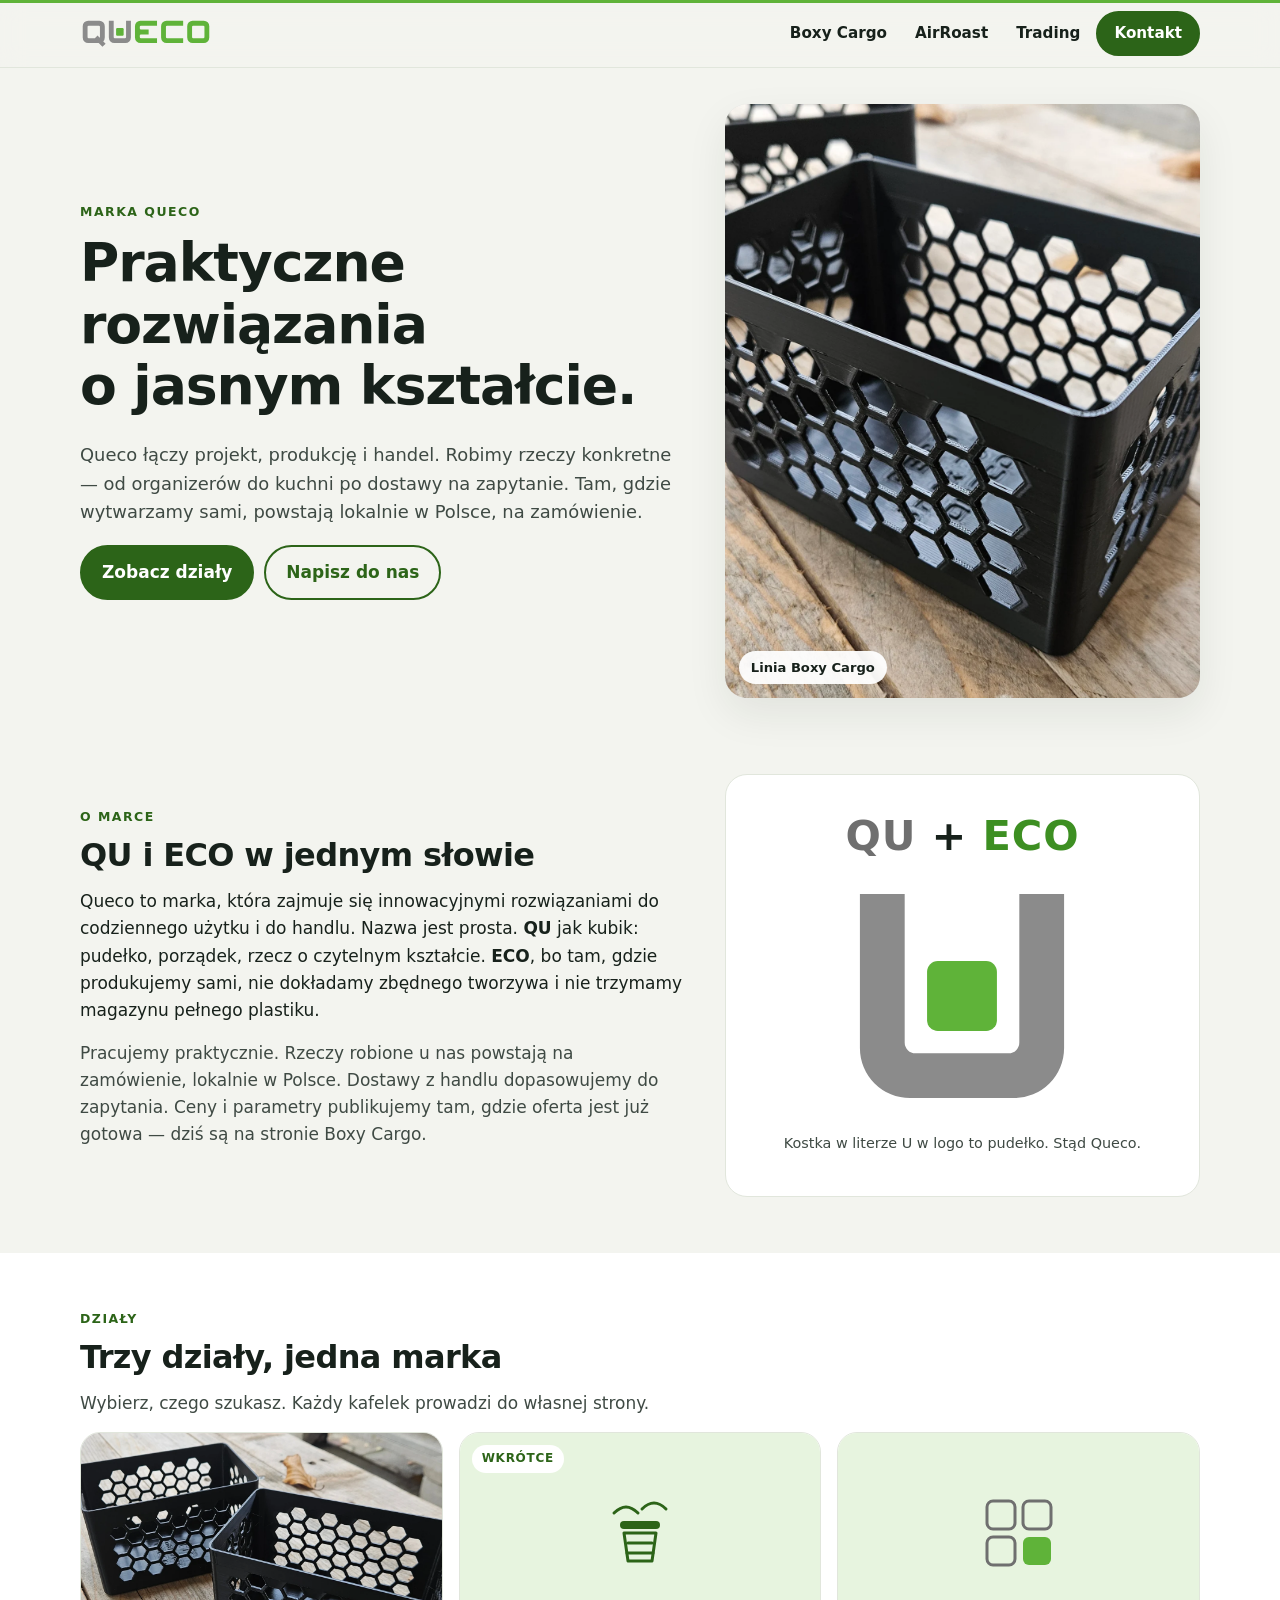
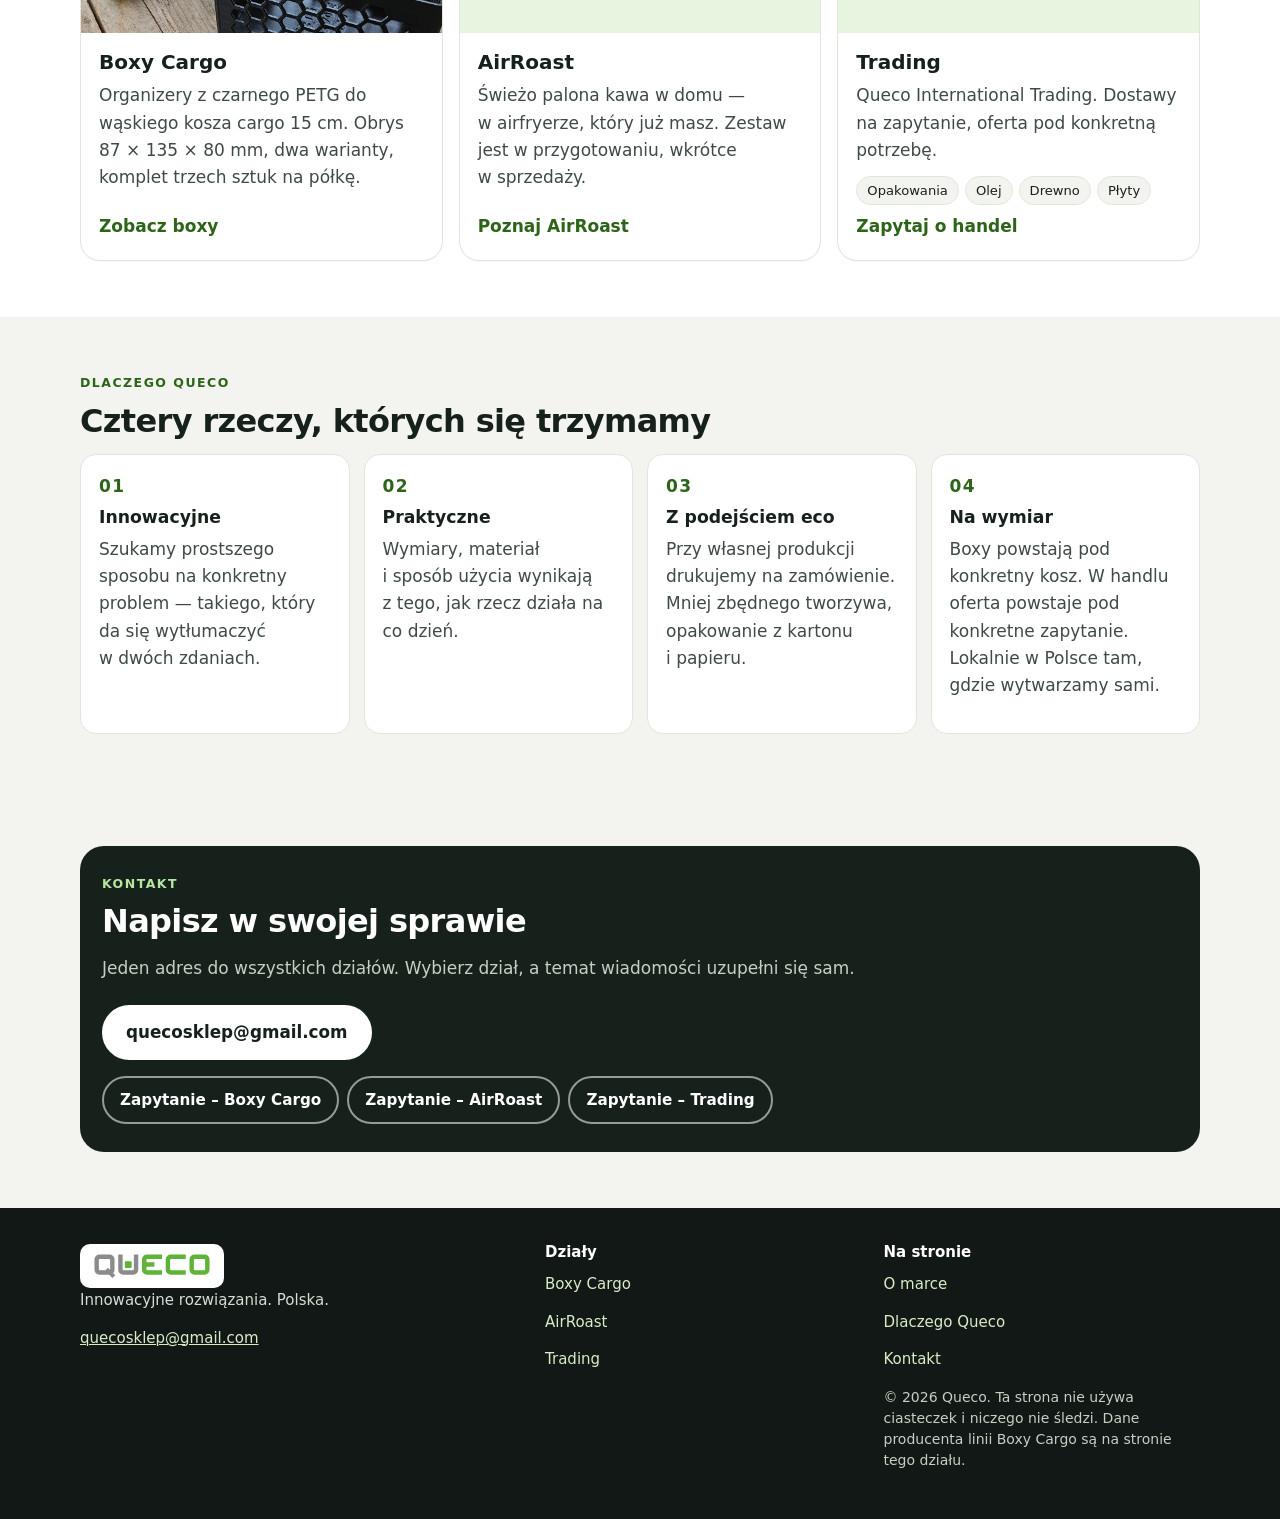
==== commit 68e5b046: "Popraw kontakt, kartę QU+ECO, stopkę i menu mobilne E-mail w kontakcie jest głównym przyciskiem mail" ====
--- a/index.html
+++ b/index.html
@@ -27,15 +27,16 @@
       <a href="trading.html">Trading</a>
       <a class="nav-cta" href="#kontakt">Kontakt</a>
     </nav>
-    <details class="mob">
-      <summary>Menu</summary>
-      <nav aria-label="Działy">
+    <div class="mob">
+      <button class="nav-toggle" type="button" aria-expanded="false" aria-controls="menu-mobilne">Menu</button>
+      <nav id="menu-mobilne" class="mob-nav" hidden aria-label="Działy">
         <a href="boxy-cargo.html">Boxy Cargo</a>
         <a href="airroast.html">AirRoast</a>
         <a href="trading.html">Trading</a>
         <a href="#kontakt">Kontakt</a>
+        <button class="nav-close" type="button">Zamknij</button>
       </nav>
-    </details>
+    </div>
   </div>
 </header>
 
@@ -174,12 +175,12 @@
       <div class="contact-panel">
         <p class="kicker">Kontakt</p>
         <h2>Napisz w&nbsp;swojej sprawie</h2>
-        <p class="muted">Jeden adres do wszystkich działów. W&nbsp;tytule wystarczy nazwa działu i&nbsp;krótko, czego potrzebujesz.</p>
+        <p class="muted">Jeden adres do wszystkich działów. Wybierz dział, a&nbsp;temat wiadomości uzupełni się sam.</p>
         <a class="mail" href="mailto:quecosklep@gmail.com">quecosklep@gmail.com</a>
         <div class="topic-links">
-          <a href="mailto:quecosklep@gmail.com?subject=Boxy%20Cargo%20%E2%80%94%20pytanie%20o%20produkt">Boxy Cargo — pytanie o produkt</a>
-          <a href="mailto:quecosklep@gmail.com?subject=AirRoast%20%E2%80%94%20daj%20zna%C4%87%20o%20starcie">AirRoast — daj znać o starcie</a>
-          <a href="mailto:quecosklep@gmail.com?subject=Queco%20International%20Trading%20%E2%80%94%20zapytanie%20ofertowe">Trading — zapytanie ofertowe</a>
+          <a href="mailto:quecosklep@gmail.com?subject=Zapytanie%20%E2%80%93%20Boxy%20Cargo">Zapytanie – Boxy Cargo</a>
+          <a href="mailto:quecosklep@gmail.com?subject=Zapytanie%20%E2%80%93%20AirRoast">Zapytanie – AirRoast</a>
+          <a href="mailto:quecosklep@gmail.com?subject=Zapytanie%20%E2%80%93%20Trading">Zapytanie – Trading</a>
         </div>
       </div>
     </div>
@@ -191,18 +192,27 @@
     <div>
       <a class="footer-logo" href="index.html" aria-label="Queco — strona główna"><img src="assets/logo.svg" alt="" width="682" height="158"></a>
       <p>Innowacyjne rozwiązania. Polska.</p>
-      <p><a href="mailto:quecosklep@gmail.com">quecosklep@gmail.com</a></p>
+      <p><a class="footer-hit" href="mailto:quecosklep@gmail.com">quecosklep@gmail.com</a></p>
     </div>
     <div>
       <h2>Działy</h2>
-      <p><a href="boxy-cargo.html">Boxy Cargo</a><br><a href="airroast.html">AirRoast</a><br><a href="trading.html">Trading</a></p>
+      <ul class="footer-links">
+        <li><a href="boxy-cargo.html">Boxy Cargo</a></li>
+        <li><a href="airroast.html">AirRoast</a></li>
+        <li><a href="trading.html">Trading</a></li>
+      </ul>
     </div>
     <div>
       <h2>Na stronie</h2>
-      <p><a href="#o-nas">O marce</a><br><a href="#dlaczego">Dlaczego Queco</a><br><a href="#kontakt">Kontakt</a></p>
+      <ul class="footer-links">
+        <li><a href="#o-nas">O marce</a></li>
+        <li><a href="#dlaczego">Dlaczego Queco</a></li>
+        <li><a href="#kontakt">Kontakt</a></li>
+      </ul>
       <p class="legal">© 2026 Queco. Ta strona nie używa ciasteczek i&nbsp;niczego nie śledzi. Dane producenta linii Boxy Cargo są na stronie tego działu.</p>
     </div>
   </div>
 </footer>
+<script src="assets/nav.js"></script>
 </body>
 </html>
--- a/assets/site.css
+++ b/assets/site.css
@@ -104,20 +104,20 @@
 .actions { display: flex; flex-wrap: wrap; gap: 10px; margin-top: 18px; }
 
 .mob { display: none; position: relative; }
-.mob summary {
-  list-style: none;
+.nav-toggle {
   cursor: pointer;
+  font: inherit;
   font-weight: 750;
-  padding: 8px 14px;
+  padding: 8px 16px;
   min-height: 44px;
-  display: grid;
-  place-items: center;
-  border: 1px solid var(--line);
-  border-radius: 999px;
-  background: #fff;
-}
-.mob summary::-webkit-details-marker { display: none; }
-.mob nav {
+  min-width: 44px;
+  border: 1px solid var(--line);
+  border-radius: 999px;
+  background: #fff;
+  color: var(--ink);
+}
+.nav-toggle:hover, .nav-toggle:focus-visible { background: var(--green-s); border-color: #b7d7a8; }
+.mob-nav {
   position: absolute;
   right: 0;
   top: calc(100% + 8px);
@@ -127,9 +127,29 @@
   padding: 8px;
   min-width: 220px;
   box-shadow: var(--shadow);
-  display: grid;
-}
-.mob nav a { padding: 12px 14px; }
+  z-index: 40;
+}
+.mob-nav[hidden] { display: none; }
+.mob-nav:not([hidden]) { display: grid; }
+.mob-nav a, .nav-close {
+  padding: 10px 14px;
+  min-height: 44px;
+  display: flex;
+  align-items: center;
+  border-radius: 10px;
+}
+.nav-close {
+  margin-top: 4px;
+  width: 100%;
+  border: 0;
+  background: var(--bg);
+  font: inherit;
+  font-weight: 750;
+  color: var(--ink);
+  cursor: pointer;
+  text-align: left;
+}
+.nav-close:hover, .nav-close:focus-visible { background: var(--green-s); }
 
 .hero { padding: 36px 0 20px; }
 .hero-grid, .split, .prod {
@@ -268,34 +288,59 @@
 .contact-panel .btn-ghost { background: transparent; color: #fff !important; border-color: rgba(255, 255, 255, 0.75); }
 .contact-panel .btn-ghost:hover, .contact-panel .btn-ghost:focus-visible { background: #fff; color: var(--ink) !important; border-color: #fff; }
 .mail {
-  display: inline-block;
-  margin: 6px 0 14px;
-  font-size: clamp(1.25rem, 3vw, 1.7rem);
+  display: inline-flex;
+  align-items: center;
+  justify-content: center;
+  margin: 8px 0 16px;
+  min-height: 52px;
+  padding: 12px 22px;
+  background: #fff;
+  color: var(--ink) !important;
+  border: 2px solid #fff;
+  border-radius: 999px;
   font-weight: 780;
-  letter-spacing: -0.02em;
+  font-size: 1.05rem;
+  letter-spacing: 0;
   text-decoration: none;
+  text-align: center;
   overflow-wrap: anywhere;
+}
+.mail:hover, .mail:focus-visible {
+  background: var(--green-s);
+  border-color: var(--green);
+  color: var(--ink) !important;
 }
 .topic-links { display: flex; flex-wrap: wrap; gap: 8px; }
 .topic-links a {
   text-decoration: none;
   background: transparent;
   color: #fff !important;
-  border: 1px solid rgba(255, 255, 255, 0.35);
-  border-radius: 999px;
-  padding: 10px 14px;
+  border: 2px solid rgba(255, 255, 255, 0.55);
+  border-radius: 999px;
+  padding: 10px 16px;
+  min-height: 44px;
+  display: inline-flex;
+  align-items: center;
   font-weight: 700;
-  font-size: 0.92rem;
-}
-.topic-links a:hover, .topic-links a:focus-visible { background: #fff; color: var(--ink) !important; }
-
-.site-footer { background: #121815; color: #c9d3c8; padding: 36px 0; font-size: 0.92rem; }
-.site-footer a { color: #d7ecc8; }
-.site-footer h2 { color: #fff; font-size: 1rem; letter-spacing: 0; }
+  font-size: 0.95rem;
+}
+.topic-links a:hover, .topic-links a:focus-visible {
+  background: #fff;
+  color: var(--ink) !important;
+  border-color: #fff;
+}
+
+.site-footer { background: #121815; color: #d5ddd4; padding: 36px 0; font-size: 15px; }
+.site-footer a { color: #d7ecc8; text-decoration-thickness: 1px; }
+.site-footer a:hover, .site-footer a:focus-visible { color: #fff; text-decoration: underline; }
+.footer-logo:hover, .footer-logo:focus-visible { text-decoration: none; }
+.site-footer h2 { color: #fff; font-size: 15px; letter-spacing: 0; }
 .fgrid { display: grid; gap: 22px; }
-.footer-logo { display: inline-block; background: #fff; border-radius: 10px; padding: 8px 12px; }
+.footer-logo { display: inline-flex; align-items: center; background: #fff; border-radius: 10px; padding: 8px 12px; min-height: 44px; }
 .footer-logo img { width: 120px; height: auto; }
-.legal { font-size: 0.82rem; color: #b7c2b6; }
+.footer-links { list-style: none; margin: 0 0 12px; padding: 0; }
+.footer-links a { display: inline-block; padding: 4px 0; text-decoration: none; }
+.legal { font-size: 14px; line-height: 1.5; color: #c5d0c4; }
 
 .cards, .vars, .cats, .benefits { display: grid; gap: 14px; }
 .gal { display: grid; grid-template-columns: 1fr 1fr; gap: 12px; }
@@ -348,11 +393,26 @@
 ol.steps { padding-left: 1.2em; }
 ol.steps li { margin-bottom: 8px; }
 
-@media (max-width: 760px) {
+@media (max-width: 767px) {
   .desk { display: none; }
   .mob { display: block; }
   .hero { padding-top: 22px; }
   section { padding: 42px 0; }
+  #o-nas .mark {
+    width: 55%;
+    max-width: 200px;
+    margin-inline: auto;
+    padding: 12px 12px 14px;
+  }
+  #o-nas .mark svg { width: 108px; }
+  #o-nas .word { font-size: 1.15rem; }
+  .mail { display: flex; width: 100%; }
+  .footer-links a, .site-footer .footer-hit, .site-footer .footer-logo {
+    display: flex;
+    align-items: center;
+    min-height: 44px;
+  }
+  .footer-links a { padding: 8px 0; }
   .price { grid-template-columns: 1fr; }
   .gal { grid-template-columns: 1fr; }
   code { white-space: normal; }
@@ -364,7 +424,7 @@
   .fit td::before { content: attr(data-l); font-weight: 700; color: var(--muted); font-size: 0.8rem; }
 }
 
-@media (min-width: 761px) {
+@media (min-width: 768px) {
   .hero-grid, .about-grid, .split { grid-template-columns: 1.12fr 0.88fr; gap: 40px; }
   .prod { grid-template-columns: 1.05fr 0.95fr; align-items: start; }
   .why { grid-template-columns: 1fr 1fr; }
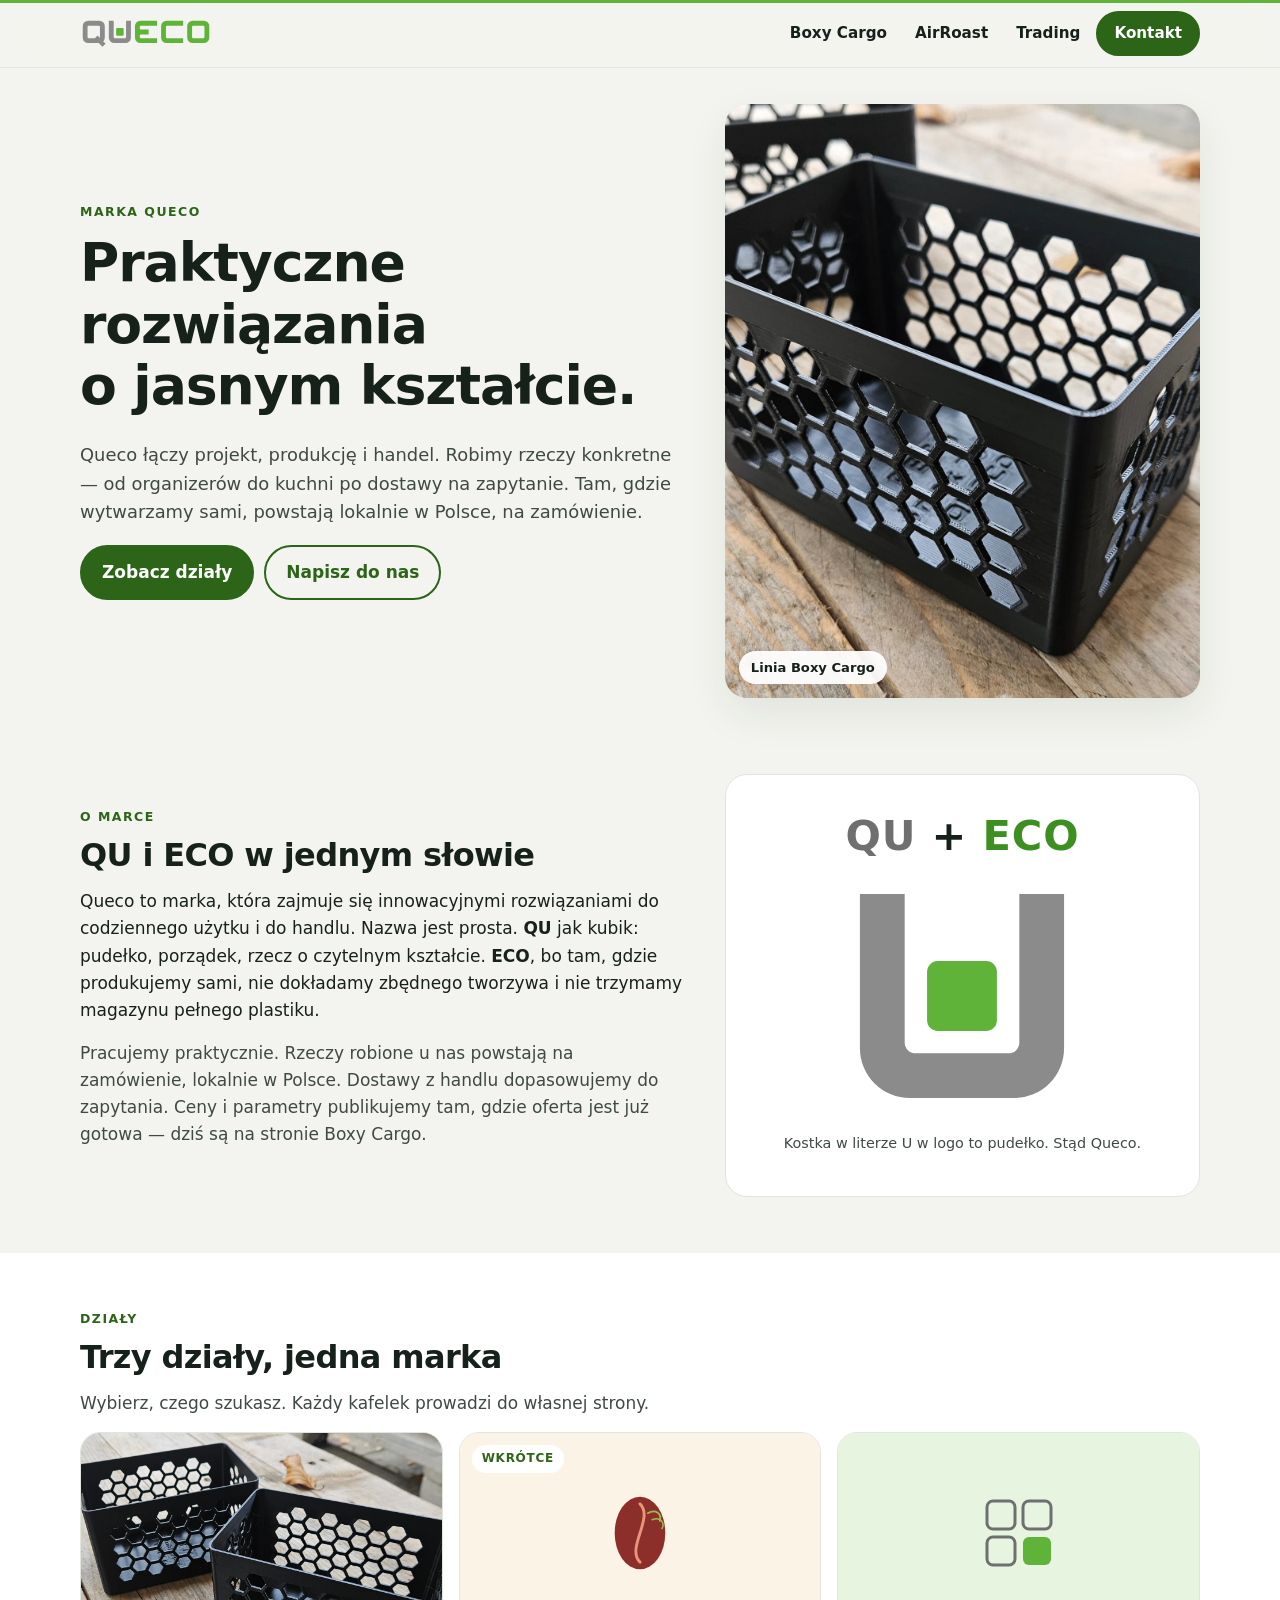
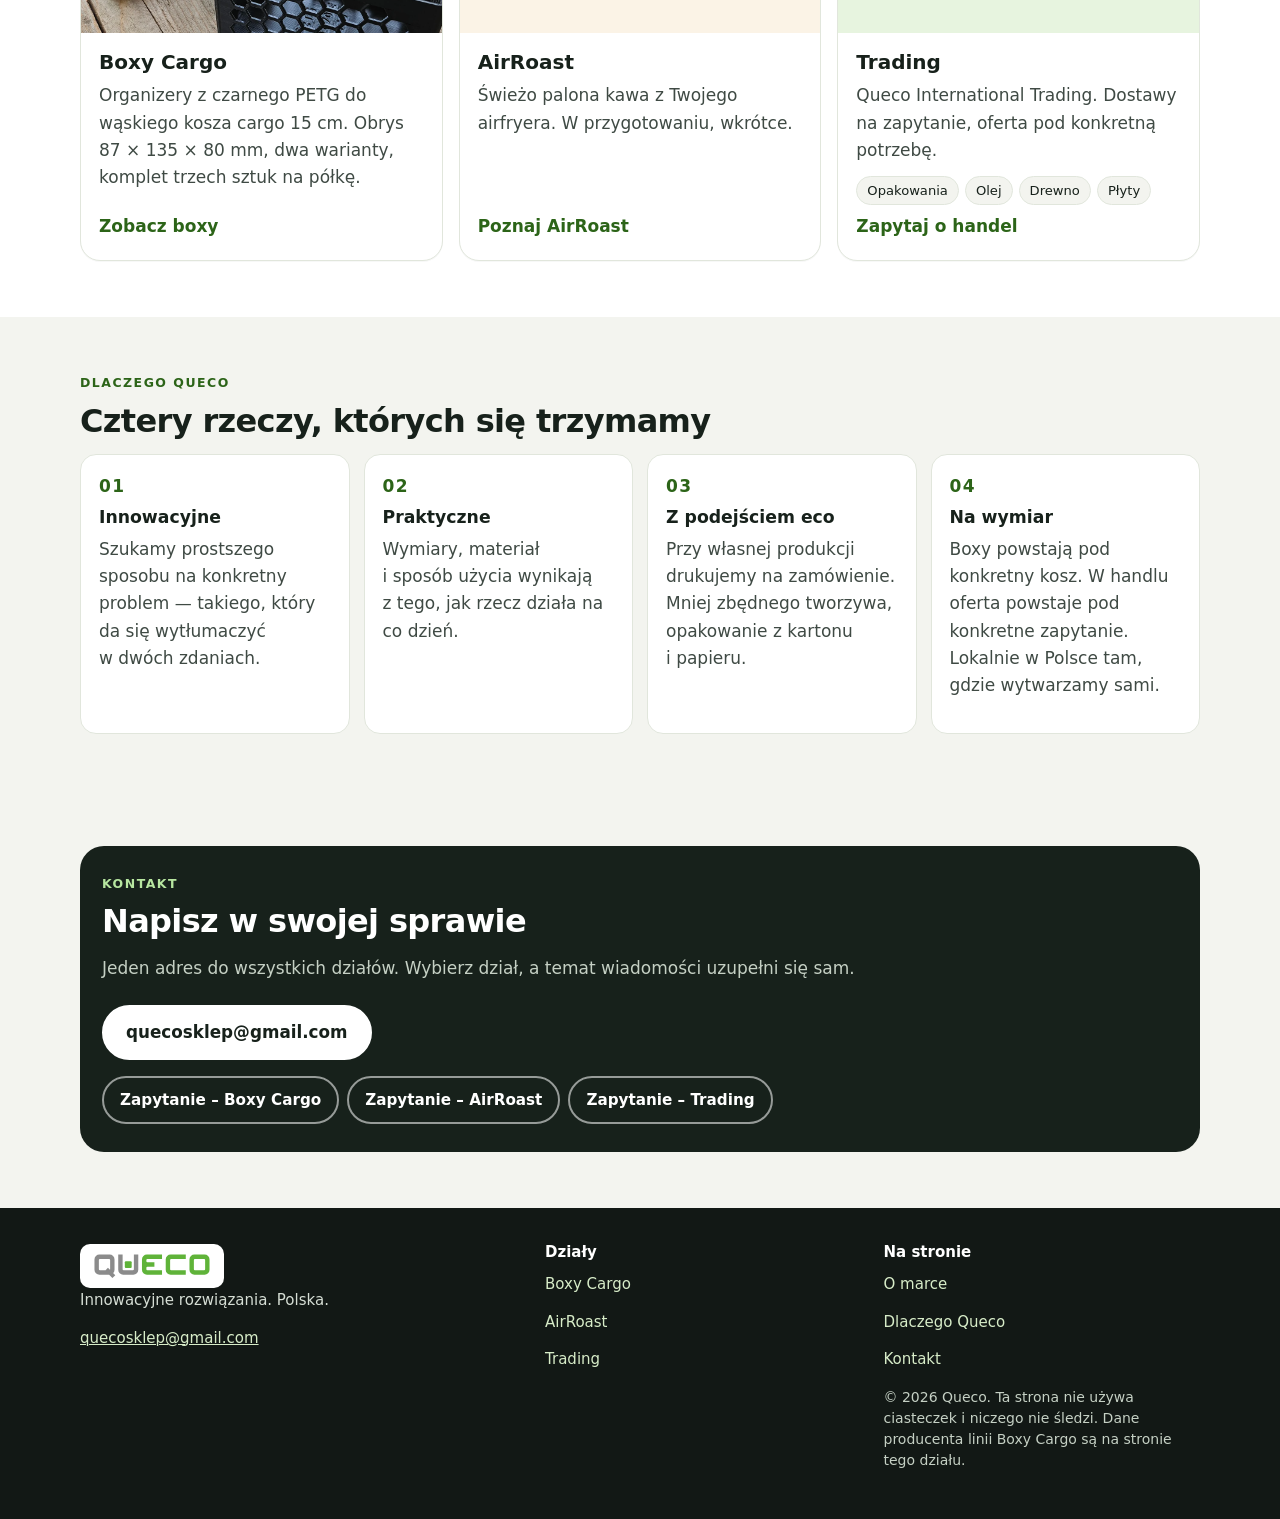
==== commit 7415239c: "Oprzyj podstronę AirRoast na szkicu właściciela Paleta, logo i treść szkicu PL wchodzą na stronę dzi" ====
--- a/index.html
+++ b/index.html
@@ -101,18 +101,13 @@
           </div>
         </a>
         <a class="tile" href="airroast.html">
-          <div class="tile-media">
+          <div class="tile-media ar-tile">
             <span class="badge">Wkrótce</span>
-            <svg viewBox="0 0 96 96" aria-hidden="true">
-              <path d="M22 28c8-8 16-8 24 0M50 24c8-8 16-8 24 0" fill="none" stroke="#2c6418" stroke-width="3" stroke-linecap="round"/>
-              <rect x="28" y="36" width="40" height="8" rx="4" fill="#2c6418"/>
-              <path d="M32 48h32l-4 28H36z" fill="none" stroke="#2c6418" stroke-width="3" stroke-linejoin="round"/>
-              <path d="M36 58h24M35 68h26" fill="none" stroke="#2c6418" stroke-width="3" stroke-linecap="round"/>
-            </svg>
+            <img class="ar-mark" src="assets/airroast/icon.svg" alt="" width="80" height="80">
           </div>
           <div class="tile-body">
             <h3>AirRoast</h3>
-            <p>Świeżo palona kawa w&nbsp;domu — w&nbsp;airfryerze, który już masz. Zestaw jest w&nbsp;przygotowaniu, wkrótce w&nbsp;sprzedaży.</p>
+            <p>Świeżo palona kawa z&nbsp;Twojego airfryera. W&nbsp;przygotowaniu, wkrótce.</p>
             <span class="more">Poznaj AirRoast</span>
           </div>
         </a>
--- a/assets/site.css
+++ b/assets/site.css
@@ -221,6 +221,8 @@
 .tile-media.photo-fill picture,
 .tile-media.photo-fill img { display: block; width: 100%; height: 200px; object-fit: cover; }
 .tile-media .badge { position: absolute; top: 12px; left: 12px; z-index: 1; }
+.tile-media.ar-tile { background: #FBF3E6; }
+.tile-media .ar-mark { width: 88px; height: 88px; }
 .tile-media svg { width: 96px; height: 96px; }
 .tile-body { padding: 18px 18px 20px; display: flex; flex-direction: column; gap: 8px; flex: 1; }
 .tile-body h3 { margin: 0; font-size: 1.25rem; }
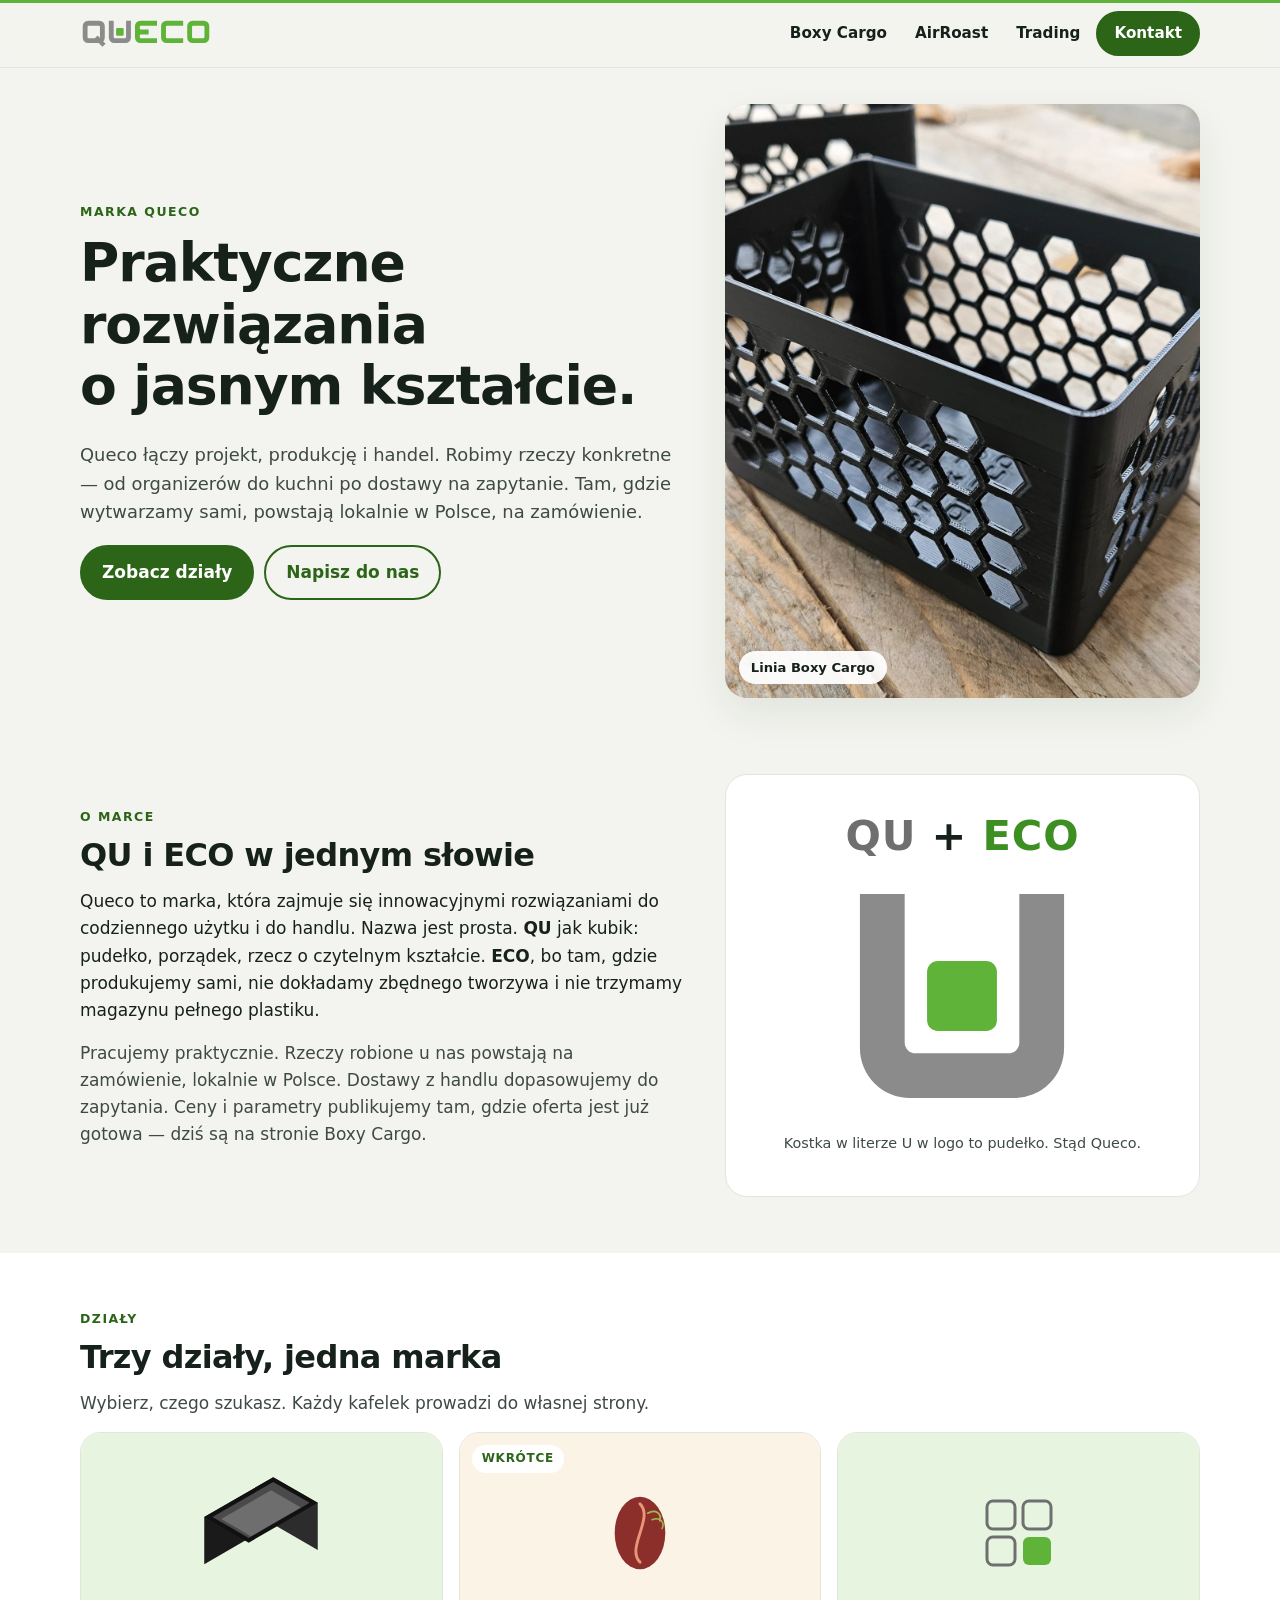
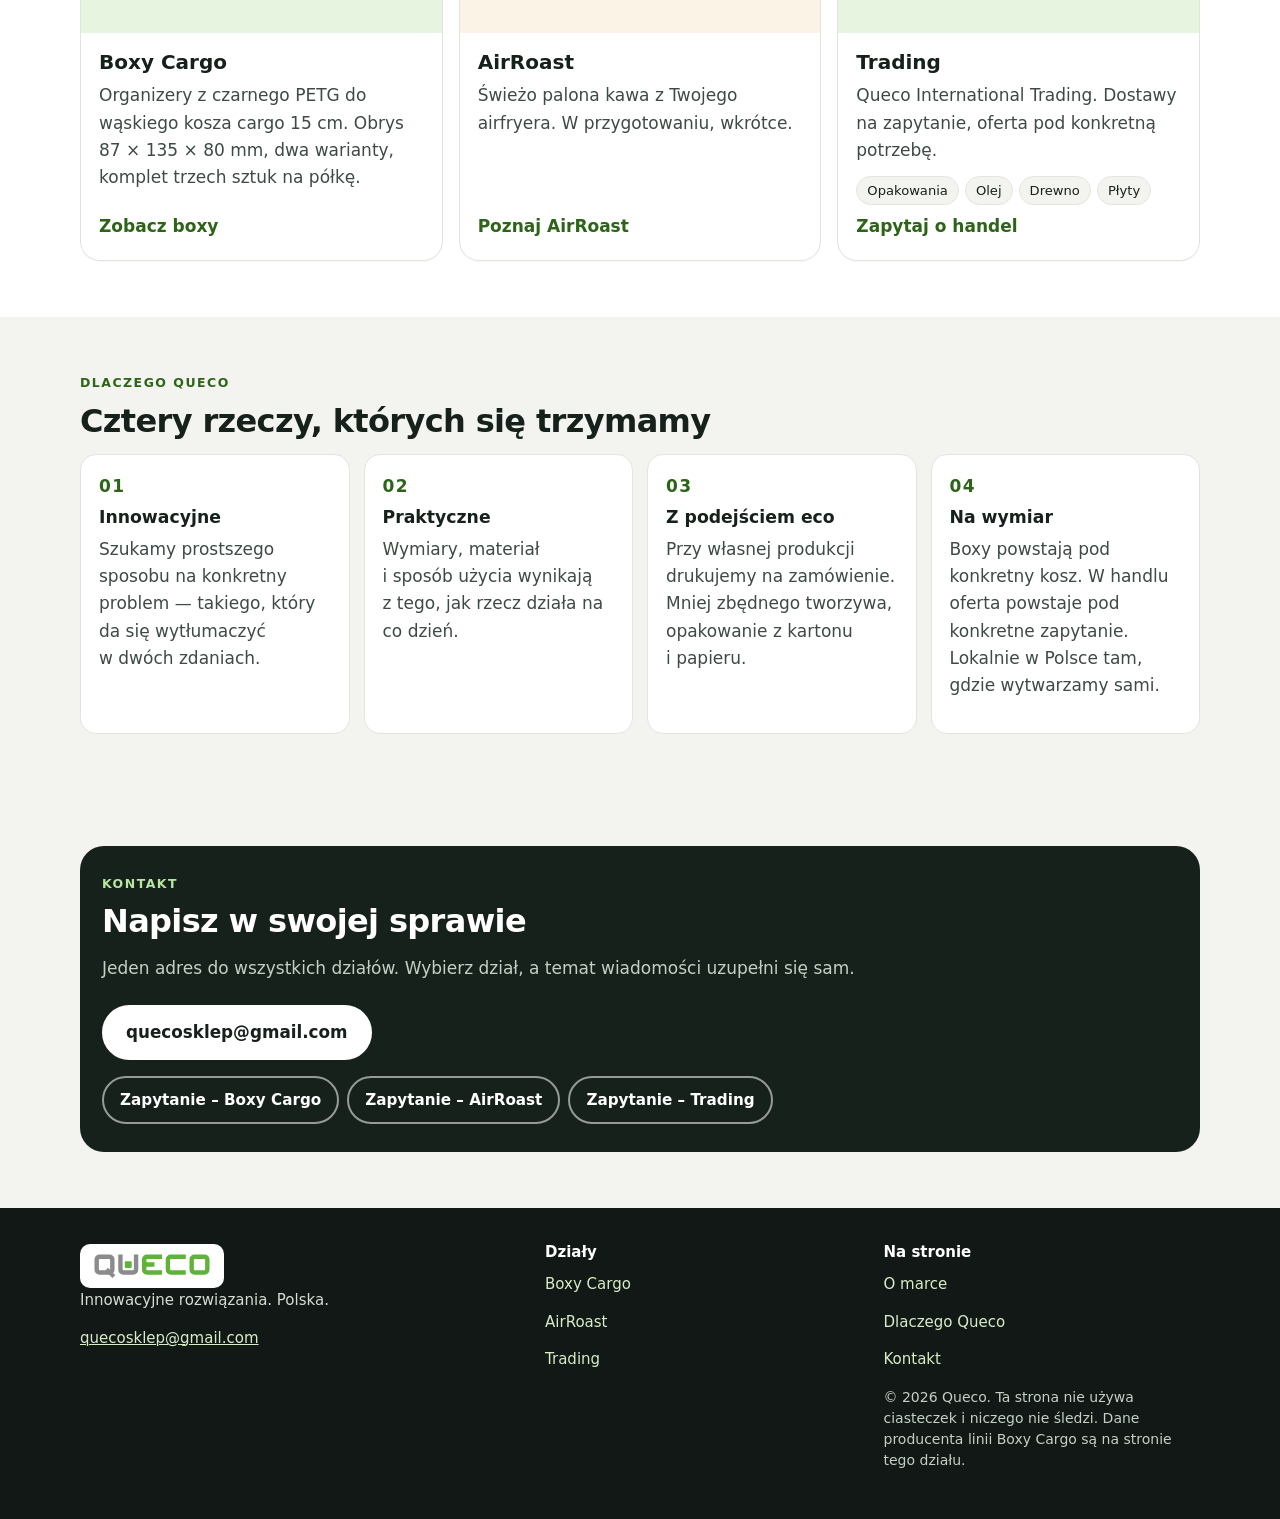
==== commit 8559ce01: "Zamień zdjęcie na kaflu Boxy Cargo na ilustrację SVG Czarny pojemnik w proporcjach 87×135×80, płaska" ====
--- a/index.html
+++ b/index.html
@@ -88,11 +88,8 @@
       <p class="muted">Wybierz, czego szukasz. Każdy kafelek prowadzi do własnej strony.</p>
       <div class="tiles">
         <a class="tile" href="boxy-cargo.html">
-          <div class="tile-media photo-fill">
-            <picture>
-              <source srcset="img/pudelko-z-saszetkami.webp" type="image/webp">
-              <img src="img/pudelko-z-saszetkami.jpg" alt="Dwa czarne pudełka Boxy Cargo z PETG na drewnianym stole" width="1200" height="1200" decoding="async">
-            </picture>
+          <div class="tile-media">
+            <img class="box-mark" src="assets/boxy-cargo.svg" alt="" width="148" height="147">
           </div>
           <div class="tile-body">
             <h3>Boxy Cargo</h3>
--- a/assets/site.css
+++ b/assets/site.css
@@ -223,6 +223,7 @@
 .tile-media .badge { position: absolute; top: 12px; left: 12px; z-index: 1; }
 .tile-media.ar-tile { background: #FBF3E6; }
 .tile-media .ar-mark { width: 88px; height: 88px; }
+.tile-media .box-mark { width: 124px; height: auto; }
 .tile-media svg { width: 96px; height: 96px; }
 .tile-body { padding: 18px 18px 20px; display: flex; flex-direction: column; gap: 8px; flex: 1; }
 .tile-body h3 { margin: 0; font-size: 1.25rem; }
